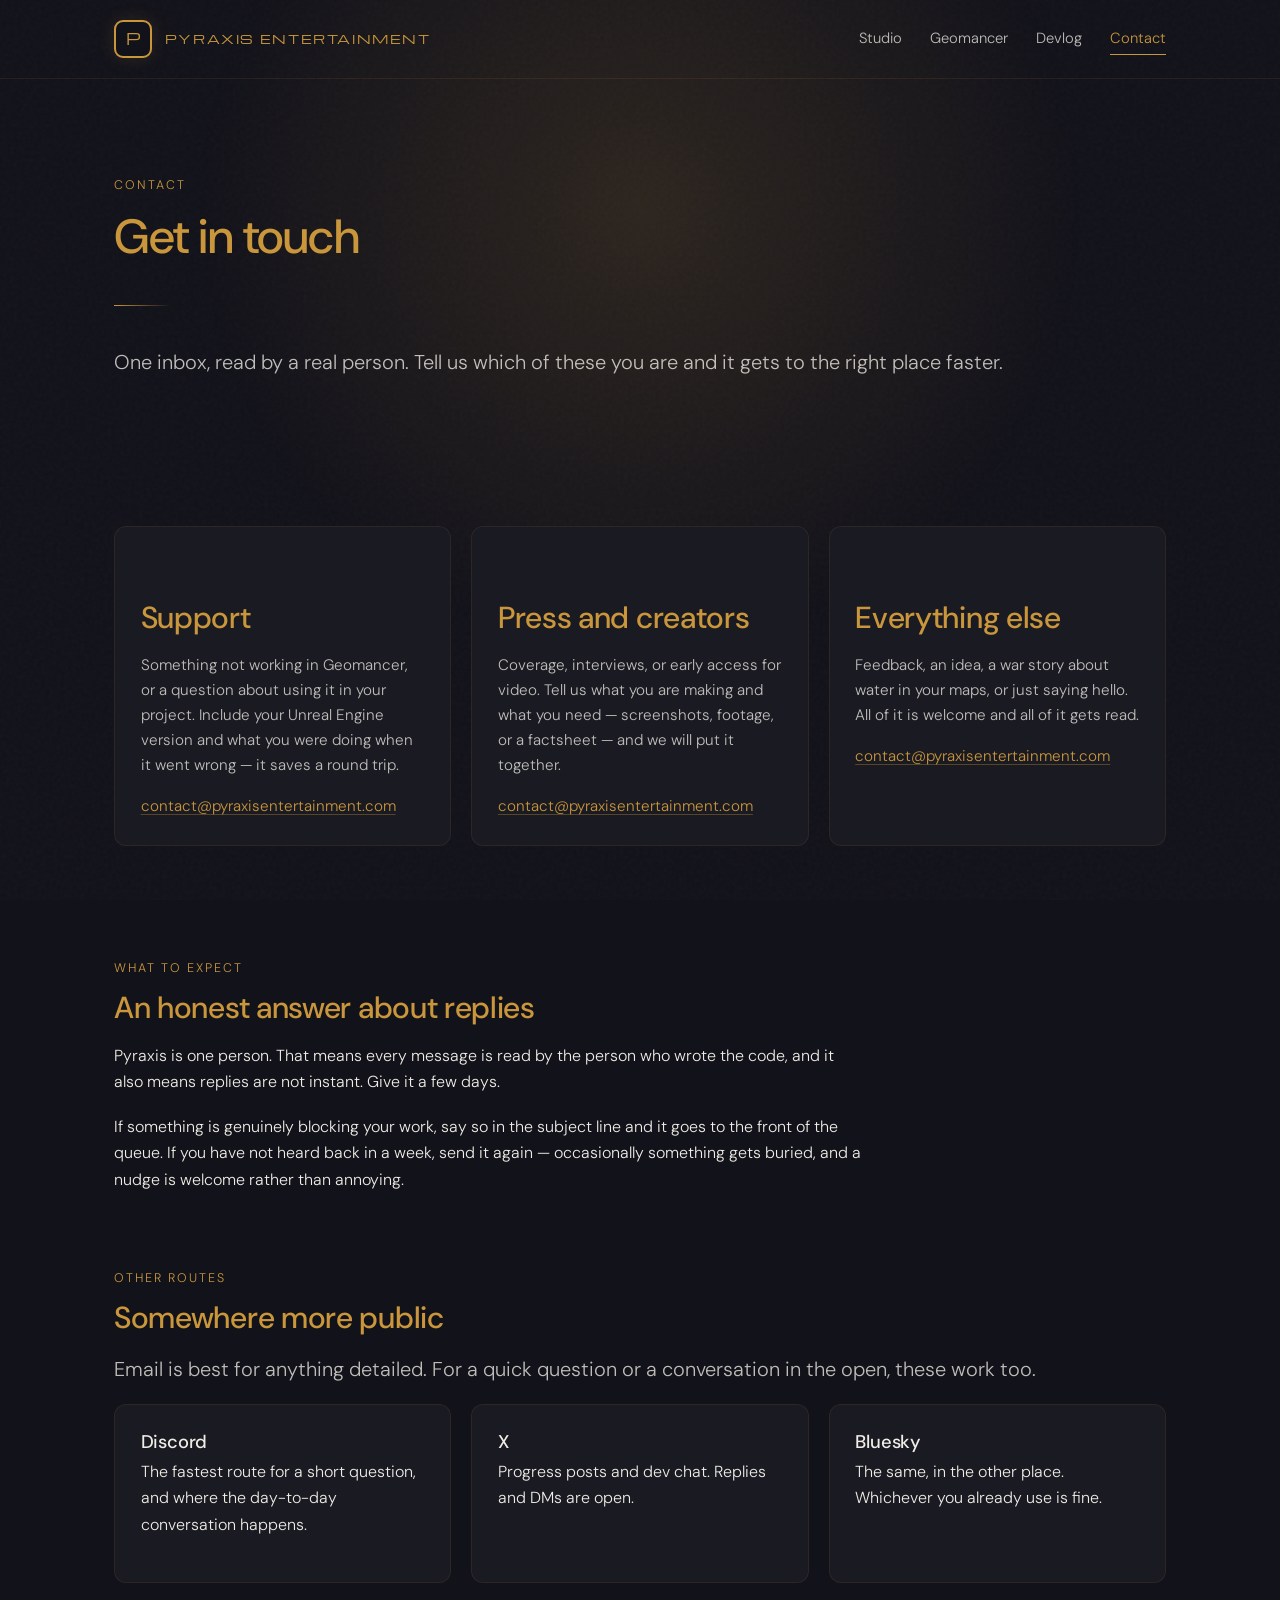
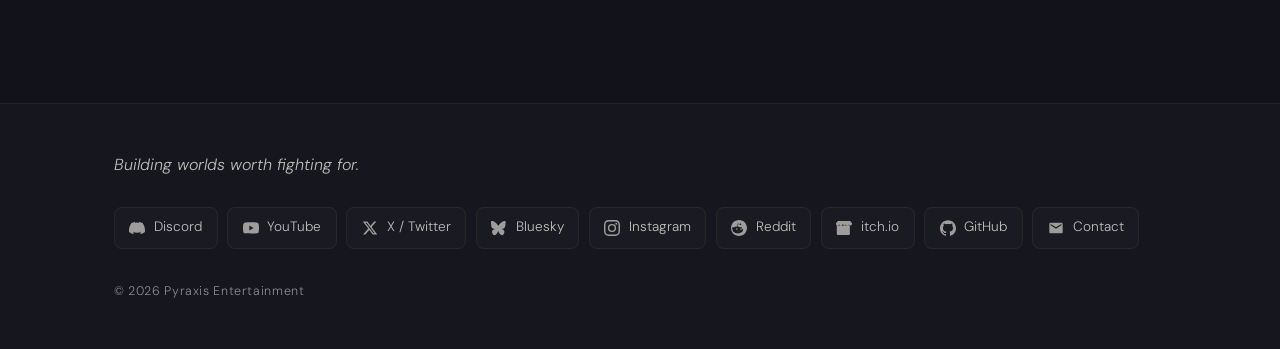
==== contact/index.html @ a3c2efb5 "v1.2: revised technical rules, product devlog strip, contact page Section 1 - the README now states " ====
<!DOCTYPE html>
<html lang="en">
<head>
    <meta charset="UTF-8">
    <meta name="viewport" content="width=device-width, initial-scale=1.0">
    <title>Contact — Pyraxis Entertainment</title>
    <meta name="description" content="Get in touch with Pyraxis Entertainment — support for Geomancer, press and creator enquiries, or anything else.">
    <link rel="canonical" href="https://pyraxisentertainment.com/contact/">
    <meta property="og:title" content="Contact — Pyraxis Entertainment">
    <meta property="og:description" content="Support, press and creator enquiries, or anything else. One inbox, read by a real person.">
    <meta property="og:url" content="https://pyraxisentertainment.com/contact/">
    <meta property="og:type" content="website">
    <meta property="og:image" content="https://pyraxisentertainment.com/assets/og-image.jpg">
    <meta property="og:image:alt" content="Aerial view of an island in Unreal Engine: ocean, lakes and winding rivers, shorelines shaded by shallow-water materials.">
    <meta name="twitter:card" content="summary_large_image">
    <meta name="theme-color" content="#12121A">
    <link rel="icon" type="image/svg+xml" href="../favicon.svg">
    <link rel="icon" type="image/x-icon" href="../favicon.ico">
    <link rel="icon" type="image/png" sizes="32x32" href="../favicon-32.png">
    <link rel="icon" type="image/png" sizes="64x64" href="../favicon-64.png">
    <link rel="icon" type="image/png" sizes="128x128" href="../favicon-128.png">
    <link rel="apple-touch-icon" href="../apple-touch-icon.png">
    <link rel="preconnect" href="https://fonts.googleapis.com">
    <link rel="preconnect" href="https://fonts.gstatic.com" crossorigin>
    <link href="https://fonts.googleapis.com/css2?family=DM+Sans:ital,wght@0,300;0,400;0,500;1,300;1,400&family=Michroma&display=swap" rel="stylesheet">
    <link rel="stylesheet" href="../assets/site.css">
</head>
<body>
    <a class="skip-link" href="#main">Skip to content</a>

    <header class="site-header">
        <div class="wrap">
            <a class="brand" href="../">
                <span class="brand-mark" aria-hidden="true">P</span>
                <span class="brand-name">Pyraxis Entertainment</span>
            </a>
            <nav class="site-nav" aria-label="Primary">
                <a href="../">Studio</a>
                <a href="../geomancer/">Geomancer</a>
                <a href="../devlog/">Devlog</a>
                <a href="./" aria-current="page">Contact</a>
            </nav>
        </div>
    </header>

    <main id="main">
        <section class="hero">
            <div class="wrap">
                <p class="eyebrow">Contact</p>
                <h1>Get in touch</h1>
                <hr class="rule">
                <p class="lede">One inbox, read by a real person. Tell us which of these you are and it gets to the right place faster.</p>
            </div>
        </section>

        <section class="section-flush">
            <div class="wrap">
                <ul class="feature-list">
                    <li class="card">
                        <h2>Support</h2>
                        <p>Something not working in Geomancer, or a question about using it in your project. Include your Unreal Engine version and what you were doing when it went wrong — it saves a round trip.</p>
                        <p class="contact-route">
                            <a href="mailto:contact@pyraxisentertainment.com?subject=Support%3A%20">contact@pyraxisentertainment.com</a>
                        </p>
                    </li>
                    <li class="card">
                        <h2>Press and creators</h2>
                        <p>Coverage, interviews, or early access for video. Tell us what you are making and what you need — screenshots, footage, or a factsheet — and we will put it together.</p>
                        <p class="contact-route">
                            <a href="mailto:contact@pyraxisentertainment.com?subject=Press%3A%20">contact@pyraxisentertainment.com</a>
                        </p>
                    </li>
                    <li class="card">
                        <h2>Everything else</h2>
                        <p>Feedback, an idea, a war story about water in your maps, or just saying hello. All of it is welcome and all of it gets read.</p>
                        <p class="contact-route">
                            <a href="mailto:contact@pyraxisentertainment.com?subject=Hello%3A%20">contact@pyraxisentertainment.com</a>
                        </p>
                    </li>
                </ul>
            </div>
        </section>

        <section>
            <div class="wrap">
                <p class="eyebrow">What to expect</p>
                <h2>An honest answer about replies</h2>
                <div class="prose">
                    <p>Pyraxis is one person. That means every message is read by the person who wrote the code, and it also means replies are not instant. Give it a few days.</p>
                    <p>If something is genuinely blocking your work, say so in the subject line and it goes to the front of the queue. If you have not heard back in a week, send it again — occasionally something gets buried, and a nudge is welcome rather than annoying.</p>
                </div>
            </div>
        </section>

        <section class="section-flush">
            <div class="wrap">
                <p class="eyebrow">Other routes</p>
                <h2>Somewhere more public</h2>
                <p class="lede">Email is best for anything detailed. For a quick question or a conversation in the open, these work too.</p>

                <div class="card-grid">
                    <a class="card" href="https://discord.gg/krRfyV6c7s" target="_blank" rel="noopener noreferrer">
                        <h3>Discord</h3>
                        <p>The fastest route for a short question, and where the day-to-day conversation happens.</p>
                    </a>
                    <a class="card" href="https://x.com/PyraxisGames" target="_blank" rel="noopener noreferrer">
                        <h3>X</h3>
                        <p>Progress posts and dev chat. Replies and DMs are open.</p>
                    </a>
                    <a class="card" href="https://bsky.app/profile/pyraxisgames.bsky.social" target="_blank" rel="noopener noreferrer">
                        <h3>Bluesky</h3>
                        <p>The same, in the other place. Whichever you already use is fine.</p>
                    </a>
                </div>
            </div>
        </section>
    </main>

    <footer class="site-footer">
        <div class="wrap">
            <p class="footer-tagline">Building worlds worth fighting for.</p>
            <nav class="follow" aria-label="Follow and contact">
                <a href="https://discord.gg/krRfyV6c7s" target="_blank" rel="noopener noreferrer">
                    <svg viewBox="0 0 24 24" aria-hidden="true"><path d="M20.317 4.37a19.791 19.791 0 0 0-4.885-1.515.074.074 0 0 0-.079.037c-.21.375-.444.864-.608 1.25a18.27 18.27 0 0 0-5.487 0 12.64 12.64 0 0 0-.617-1.25.077.077 0 0 0-.079-.037A19.736 19.736 0 0 0 3.677 4.37a.07.07 0 0 0-.032.027C.533 9.046-.32 13.58.099 18.057a.082.082 0 0 0 .031.057 19.9 19.9 0 0 0 5.993 3.03.078.078 0 0 0 .084-.028 14.09 14.09 0 0 0 1.226-1.994.076.076 0 0 0-.041-.106 13.107 13.107 0 0 1-1.872-.892.077.077 0 0 1-.008-.128 10.2 10.2 0 0 0 .372-.292.074.074 0 0 1 .077-.01c3.928 1.793 8.18 1.793 12.062 0a.074.074 0 0 1 .078.01c.12.098.246.198.373.292a.077.077 0 0 1-.006.127 12.299 12.299 0 0 1-1.873.892.077.077 0 0 0-.041.107c.36.698.772 1.362 1.225 1.993a.076.076 0 0 0 .084.028 19.839 19.839 0 0 0 6.002-3.03.077.077 0 0 0 .032-.054c.5-5.177-.838-9.674-3.549-13.66a.061.061 0 0 0-.031-.03z"/></svg>
                    <span>Discord</span>
                </a>
                <a href="https://youtube.com/@PyraxisGames" target="_blank" rel="noopener noreferrer">
                    <svg viewBox="0 0 24 24" aria-hidden="true"><path d="M23.498 6.186a3.016 3.016 0 0 0-2.122-2.136C19.505 3.545 12 3.545 12 3.545s-7.505 0-9.377.505A3.017 3.017 0 0 0 .502 6.186C0 8.07 0 12 0 12s0 3.93.502 5.814a3.016 3.016 0 0 0 2.122 2.136c1.871.505 9.376.505 9.376.505s7.505 0 9.377-.505a3.015 3.015 0 0 0 2.122-2.136C24 15.93 24 12 24 12s0-3.93-.502-5.814zM9.545 15.568V8.432L15.818 12l-6.273 3.568z"/></svg>
                    <span>YouTube</span>
                </a>
                <a href="https://x.com/PyraxisGames" target="_blank" rel="noopener noreferrer">
                    <svg viewBox="0 0 24 24" aria-hidden="true"><path d="M18.244 2.25h3.308l-7.227 8.26 8.502 11.24H16.17l-5.214-6.817L4.99 21.75H1.68l7.73-8.835L1.254 2.25H8.08l4.713 6.231zm-1.161 17.52h1.833L7.084 4.126H5.117z"/></svg>
                    <span>X / Twitter</span>
                </a>
                <a href="https://bsky.app/profile/pyraxisgames.bsky.social" target="_blank" rel="noopener noreferrer">
                    <svg viewBox="0 0 24 24" aria-hidden="true"><path d="M12 10.8c-1.087-2.114-4.046-6.053-6.798-7.995C2.566.944 1.561 1.266.902 1.565.139 1.908 0 3.08 0 3.768c0 .69.378 5.65.624 6.479.785 2.627 3.6 3.497 6.212 3.252-3.953.564-7.15 2.702-4.037 8.009C5.098 24.49 7.582 22.27 9.377 19.5c.818-1.263 1.199-2.632 1.44-3.318.241.686.621 2.055 1.44 3.318 1.795 2.77 4.28 4.99 6.578 2.008 3.112-5.307-.084-7.445-4.037-8.009 2.612.245 5.427-.625 6.212-3.252C21.622 9.418 22 4.458 22 3.768c0-.69-.139-1.86-.902-2.203-.659-.299-1.664-.621-4.3 1.24C14.046 4.747 11.087 8.686 10 10.8h2z"/></svg>
                    <span>Bluesky</span>
                </a>
                <a href="https://instagram.com/pyraxis_games" target="_blank" rel="noopener noreferrer">
                    <svg viewBox="0 0 24 24" aria-hidden="true"><path d="M12 2.163c3.204 0 3.584.012 4.85.07 3.252.148 4.771 1.691 4.919 4.919.058 1.265.069 1.645.069 4.849 0 3.205-.012 3.584-.069 4.849-.149 3.225-1.664 4.771-4.919 4.919-1.266.058-1.644.07-4.85.07-3.204 0-3.584-.012-4.849-.07-3.26-.149-4.771-1.699-4.919-4.92-.058-1.265-.07-1.644-.07-4.849 0-3.204.013-3.583.07-4.849.149-3.227 1.664-4.771 4.919-4.919 1.266-.057 1.645-.069 4.849-.069zM12 0C8.741 0 8.333.014 7.053.072 2.695.272.273 2.69.073 7.052.014 8.333 0 8.741 0 12c0 3.259.014 3.668.072 4.948.2 4.358 2.618 6.78 6.98 6.98C8.333 23.986 8.741 24 12 24c3.259 0 3.668-.014 4.948-.072 4.354-.2 6.782-2.618 6.979-6.98.059-1.28.073-1.689.073-4.948 0-3.259-.014-3.667-.072-4.947-.196-4.354-2.617-6.78-6.979-6.98C15.668.014 15.259 0 12 0zm0 5.838a6.162 6.162 0 1 0 0 12.324 6.162 6.162 0 0 0 0-12.324zM12 16a4 4 0 1 1 0-8 4 4 0 0 1 0 8zm6.406-11.845a1.44 1.44 0 1 0 0 2.881 1.44 1.44 0 0 0 0-2.881z"/></svg>
                    <span>Instagram</span>
                </a>
                <a href="https://reddit.com/r/PyraxisGames" target="_blank" rel="noopener noreferrer">
                    <svg viewBox="0 0 24 24" aria-hidden="true"><path d="M12 0C5.373 0 0 5.373 0 12c0 6.627 5.373 12 12 12s12-5.373 12-12c0-6.627-5.373-12-12-12zm6.066 13.98c.028.195.043.393.043.594 0 3.03-3.527 5.49-7.874 5.49-4.348 0-7.875-2.46-7.875-5.49 0-.21.017-.416.05-.618A1.624 1.624 0 0 1 1.5 12.5c0-.907.735-1.641 1.641-1.641.43 0 .82.166 1.113.437 1.18-.853 2.814-1.395 4.621-1.455l.912-4.3a.34.34 0 0 1 .404-.265l3.038.639c.192-.393.584-.667 1.042-.667a1.169 1.169 0 1 1 0 2.337 1.17 1.17 0 0 1-1.149-.95l-2.72-.571-.813 3.832c1.773.072 3.37.614 4.529 1.455.293-.268.68-.433 1.107-.433.906 0 1.64.734 1.64 1.641 0 .56-.28 1.054-.707 1.35l.008.07zM8.834 12.5a1.169 1.169 0 1 0 0 2.337 1.169 1.169 0 0 0 0-2.337zm6.332 0a1.169 1.169 0 1 0 0 2.337 1.169 1.169 0 0 0 0-2.337zm-5.246 3.785c-.083-.083-.083-.218 0-.3.083-.084.218-.084.3 0 .585.585 1.536.814 1.78.814s1.195-.23 1.78-.814c.083-.084.218-.084.3 0 .084.082.084.217 0 .3-.694.695-1.702.934-2.08.934-.378 0-1.386-.24-2.08-.934z"/></svg>
                    <span>Reddit</span>
                </a>
                <a href="https://pyraxisgames.itch.io" target="_blank" rel="noopener noreferrer">
                    <svg viewBox="0 0 24 24" aria-hidden="true"><path d="M3.13 1.338C2.08 1.96.02 4.328 0 4.95v1.03c0 1.303.963 2.412 2.204 2.412 1.386 0 2.476-1.088 2.476-2.41 0 1.322 1.02 2.41 2.405 2.41 1.386 0 2.405-1.088 2.405-2.41 0 1.322 1.063 2.41 2.45 2.41h.12c1.386 0 2.45-1.088 2.45-2.41 0 1.322 1.02 2.41 2.405 2.41 1.385 0 2.405-1.088 2.405-2.41 0 1.322 1.09 2.41 2.476 2.41C22.037 8.392 24 7.283 24 5.98V4.95c-.02-.622-2.08-2.99-3.13-3.612H3.13zm9.12 5.694c-.283.453-.704.965-1.372 1.268-.46.21-.918.27-1.378.27-.86 0-1.432-.332-1.768-.558-.39.254-.942.558-1.768.558-.46 0-.92-.06-1.378-.27-.642-.29-1.07-.77-1.37-1.203-.15.36-.32.638-.52.878-.363.437-.863.79-1.506.96V20.5c0 .602.535 1.839 1.81 2.162h15.952c1.275-.323 1.81-1.56 1.81-2.162V8.935c-.643-.17-1.143-.523-1.506-.96-.2-.24-.37-.517-.52-.877-.3.432-.727.912-1.37 1.202-.457.21-.917.27-1.377.27-.826 0-1.378-.304-1.768-.558-.336.226-.908.558-1.768.558-.46 0-.918-.06-1.378-.27-.668-.303-1.09-.815-1.372-1.268zM7.17 11.36c.006.007 2.382 2.862 4.743 5.49L7.26 22.263h1.2l3.498-3.963 2.895 3.963h4.063l-4.98-6.758 4.568-5.144h-1.195l-4.01 4.51-2.58-3.513H7.17z"/></svg>
                    <span>itch.io</span>
                </a>
                <a href="https://github.com/Pyraxis-Entertainment" target="_blank" rel="noopener noreferrer">
                    <svg viewBox="0 0 24 24" aria-hidden="true"><path d="M12 .297c-6.63 0-12 5.373-12 12 0 5.303 3.438 9.8 8.205 11.385.6.113.82-.258.82-.577 0-.285-.01-1.04-.015-2.04-3.338.724-4.042-1.61-4.042-1.61C4.422 18.07 3.633 17.7 3.633 17.7c-1.087-.744.084-.729.084-.729 1.205.084 1.838 1.236 1.838 1.236 1.07 1.835 2.809 1.305 3.495.998.108-.776.417-1.305.76-1.605-2.665-.3-5.466-1.332-5.466-5.93 0-1.31.465-2.38 1.235-3.22-.135-.303-.54-1.523.105-3.176 0 0 1.005-.322 3.3 1.23.96-.267 1.98-.399 3-.405 1.02.006 2.04.138 3 .405 2.28-1.552 3.285-1.23 3.285-1.23.645 1.653.24 2.873.12 3.176.765.84 1.23 1.91 1.23 3.22 0 4.61-2.805 5.625-5.475 5.92.42.36.81 1.096.81 2.22 0 1.606-.015 2.896-.015 3.286 0 .315.21.69.825.57C20.565 22.092 24 17.592 24 12.297c0-6.627-5.373-12-12-12"/></svg>
                    <span>GitHub</span>
                </a>
                <a href="./">
                    <svg viewBox="0 0 24 24" aria-hidden="true"><path d="M20 4H4c-1.1 0-2 .9-2 2v12c0 1.1.9 2 2 2h16c1.1 0 2-.9 2-2V6c0-1.1-.9-2-2-2zm0 4-8 5-8-5V6l8 5 8-5v2z"/></svg>
                    <span>Contact</span>
                </a>
            </nav>
            <p class="footer-legal">&copy; 2026 Pyraxis Entertainment</p>
        </div>
    </footer>
</body>
</html>
---- assets/site.css ----
/* ==========================================================================
   Pyraxis Entertainment — site styles
   Plain CSS. No framework, no build step, no dependencies.

   Tokens inherited from the original one-page site rather than re-derived,
   so the whole site reads as one family.

   Palette rules (Studio Standards v2):
     - never pure black, never pure white on a designed surface
     - Warm Gold is the workhorse accent; Crimson is the accent's accent
     - body copy is Warm White on Void (AAA); gold is for headings and rules
   ========================================================================== */

:root {
    --void: #12121A;
    --charcoal: #1A1A22;
    --warm-gold: #C9963C;
    --crimson: #8B1E2F;
    --warm-white: #F0EDE6;

    --gold-glow: rgba(201, 150, 60, 0.15);
    --gold-glow-strong: rgba(201, 150, 60, 0.3);

    /* Border and rule tints, derived from Warm Gold. */
    --rule-faint: rgba(201, 150, 60, 0.1);
    --rule: rgba(201, 150, 60, 0.22);
    --rule-strong: rgba(201, 150, 60, 0.35);

    /* Text ladder. Every step below is >= 4.5:1 on Void (WCAG AA).
       The original footer sat at 0.2 (1.75:1) and is deliberately not
       carried over — it would have failed on all four pages. */
    --text: var(--warm-white);
    --text-muted: rgba(240, 237, 230, 0.78);
    --text-dim: rgba(240, 237, 230, 0.55);

    --measure: 68ch;
    --page: 1100px;
}

*, *::before, *::after {
    margin: 0;
    padding: 0;
    box-sizing: border-box;
}

html {
    scroll-behavior: smooth;
    -webkit-text-size-adjust: 100%;
}

body {
    font-family: 'DM Sans', 'Inter', 'Segoe UI', sans-serif;
    font-weight: 300;
    background-color: var(--void);
    color: var(--text);
    line-height: 1.65;
    min-height: 100vh;
    display: flex;
    flex-direction: column;
    position: relative;
    overflow-x: hidden;
}

/* Subtle noise texture overlay — carried over from the one-pager. */
body::before {
    content: '';
    position: fixed;
    inset: 0;
    opacity: 0.03;
    background-image: url("data:image/svg+xml,%3Csvg viewBox='0 0 256 256' xmlns='http://www.w3.org/2000/svg'%3E%3Cfilter id='noise'%3E%3CfeTurbulence type='fractalNoise' baseFrequency='0.9' numOctaves='4' stitchTiles='stitch'/%3E%3C/filter%3E%3Crect width='100%25' height='100%25' filter='url(%23noise)'/%3E%3C/svg%3E");
    background-repeat: repeat;
    pointer-events: none;
    z-index: 0;
}

/* Radial gold glow behind the top of the page. */
body::after {
    content: '';
    position: absolute;
    top: -240px;
    left: 50%;
    transform: translateX(-50%);
    width: 900px;
    height: 900px;
    max-width: 160vw;
    background: radial-gradient(circle, var(--gold-glow) 0%, transparent 70%);
    pointer-events: none;
    z-index: 0;
}

/* --------------------------------------------------------------------------
   Shared furniture
   -------------------------------------------------------------------------- */

.wrap {
    width: 100%;
    max-width: var(--page);
    margin-inline: auto;
    padding-inline: 1.5rem;
}

main {
    flex: 1 0 auto;
    position: relative;
    z-index: 1;
}

a {
    color: var(--warm-gold);
    text-decoration-color: var(--rule-strong);
    text-underline-offset: 0.2em;
}

a:hover {
    text-decoration-color: var(--warm-gold);
}

/* Visible keyboard focus. The original site had none. */
a:focus-visible,
button:focus-visible {
    outline: 2px solid var(--warm-gold);
    outline-offset: 3px;
    border-radius: 3px;
}

.skip-link {
    position: absolute;
    left: -9999px;
    top: 0;
    z-index: 100;
    background: var(--charcoal);
    color: var(--warm-white);
    padding: 0.75rem 1.25rem;
    border: 1px solid var(--rule-strong);
    border-radius: 0 0 8px 0;
}

.skip-link:focus {
    left: 0;
}

/* --------------------------------------------------------------------------
   Header
   -------------------------------------------------------------------------- */

.site-header {
    position: relative;
    z-index: 2;
    border-bottom: 1px solid var(--rule-faint);
}

.site-header .wrap {
    display: flex;
    align-items: center;
    justify-content: space-between;
    gap: 1.5rem;
    flex-wrap: wrap;
    padding-block: 1.25rem;
}

.brand {
    display: inline-flex;
    align-items: center;
    gap: 0.8rem;
    text-decoration: none;
    color: inherit;
}

.brand-mark {
    width: 38px;
    height: 38px;
    flex-shrink: 0;
    border-radius: 9px;
    background: var(--void);
    border: 2px solid var(--warm-gold);
    display: flex;
    align-items: center;
    justify-content: center;
    font-family: 'Michroma', sans-serif;
    font-size: 0.95rem;
    line-height: 1;
    color: var(--warm-gold);
    box-shadow: 0 0 18px var(--gold-glow);
    transition: box-shadow 0.3s ease;
}

.brand:hover .brand-mark {
    box-shadow: 0 0 24px var(--gold-glow-strong);
}

/* Michroma is used for the wordmark ONLY, uppercase, 0.12–0.16em tracking. */
.brand-name {
    font-family: 'Michroma', sans-serif;
    font-size: 0.72rem;
    letter-spacing: 0.14em;
    text-transform: uppercase;
    color: var(--warm-gold);
}

.site-nav {
    display: flex;
    gap: 1.75rem;
    font-size: 0.92rem;
}

.site-nav a {
    color: var(--text-muted);
    text-decoration: none;
    padding-block: 0.2rem;
    border-bottom: 1px solid transparent;
    transition: color 0.25s ease, border-color 0.25s ease;
}

.site-nav a:hover {
    color: var(--warm-white);
    border-bottom-color: var(--rule-strong);
}

.site-nav a[aria-current="page"] {
    color: var(--warm-gold);
    border-bottom-color: var(--warm-gold);
}

/* --------------------------------------------------------------------------
   Typography
   -------------------------------------------------------------------------- */

h1, h2, h3 {
    font-family: 'DM Sans', 'Inter', 'Segoe UI', sans-serif;
    font-weight: 500;
    line-height: 1.2;
    color: var(--warm-gold);
    letter-spacing: -0.01em;
}

h1 {
    font-size: clamp(2rem, 5vw, 3rem);
}

h2 {
    font-size: clamp(1.4rem, 3vw, 1.9rem);
    margin-top: 3rem;
    margin-bottom: 1rem;
}

/* An eyebrow already provides the separation a heading's top margin gives. */
.eyebrow + h2 {
    margin-top: 0;
}

h3 {
    font-size: 1.15rem;
    color: var(--warm-white);
    margin-bottom: 0.4rem;
}

p {
    margin-bottom: 1.15rem;
}

strong {
    font-weight: 500;
    color: var(--warm-white);
}

em {
    font-style: italic;
}

.lede {
    font-size: clamp(1.05rem, 2.2vw, 1.25rem);
    color: var(--text-muted);
    max-width: var(--measure);
}

.tagline {
    font-style: italic;
    font-size: 1.05rem;
    color: var(--text-muted);
}

.eyebrow {
    font-size: 0.78rem;
    letter-spacing: 0.16em;
    text-transform: uppercase;
    color: var(--warm-gold);
    margin-bottom: 0.75rem;
}

.rule {
    width: 56px;
    height: 1px;
    border: 0;
    background: linear-gradient(90deg, var(--warm-gold), transparent);
    margin-block: 2.5rem;
}

/* Prose column — used by devlog entries. */
.prose {
    max-width: var(--measure);
}

.prose ul {
    margin: 0 0 1.5rem 1.1rem;
}

.prose li {
    margin-bottom: 0.9rem;
    padding-left: 0.3rem;
}

.prose li::marker {
    color: var(--warm-gold);
}

/* --------------------------------------------------------------------------
   Sections and hero
   -------------------------------------------------------------------------- */

section {
    padding-block: 3.5rem;
}

/* Section following one that already supplies the top spacing. */
.section-flush {
    padding-top: 0;
}

.section-snug {
    padding-top: 1rem;
}

.section-hero-flush {
    padding-bottom: 0;
}

.figure-flush {
    margin: 0;
}

.hero {
    padding-block: clamp(3.5rem, 9vw, 6rem);
}

.hero-mark {
    width: 76px;
    height: 76px;
    border-radius: 16px;
    background: var(--void);
    border: 2px solid var(--warm-gold);
    display: flex;
    align-items: center;
    justify-content: center;
    margin-bottom: 1.75rem;
    box-shadow: 0 0 30px var(--gold-glow), 0 0 60px rgba(201, 150, 60, 0.06);
}

.hero-mark span {
    font-family: 'Michroma', sans-serif;
    font-size: 1.9rem;
    line-height: 1;
    color: var(--warm-gold);
}

/* The full wordmark, Michroma, wordmark-only use. */
.wordmark {
    font-family: 'Michroma', sans-serif;
    font-size: clamp(1rem, 3.4vw, 1.6rem);
    letter-spacing: 0.14em;
    text-transform: uppercase;
    color: var(--warm-gold);
    line-height: 1.45;
    margin-bottom: 1.1rem;
}

.button-row {
    display: flex;
    flex-wrap: wrap;
    gap: 0.9rem;
    margin-top: 2rem;
}

.btn {
    display: inline-flex;
    align-items: center;
    gap: 0.6rem;
    padding: 0.75rem 1.4rem;
    border-radius: 10px;
    background: var(--charcoal);
    border: 1px solid var(--rule);
    color: var(--warm-white);
    text-decoration: none;
    font-size: 0.95rem;
    transition: border-color 0.3s ease, transform 0.3s ease, box-shadow 0.3s ease;
}

.btn:hover {
    border-color: var(--rule-strong);
    transform: translateY(-1px);
    box-shadow: 0 4px 20px rgba(201, 150, 60, 0.08);
}

.btn-arrow {
    color: var(--warm-gold);
}

/* Crimson call-to-action.
   RESERVED — deliberately unused at v1. This is the "View on Fab" button for
   the moment the Geomancer listing goes live. Geomancer has no store page
   yet, so the page states that in a sentence rather than offering a button
   that goes nowhere. Do not delete this as dead code: it is the one
   sanctioned Crimson use on the site. */
.cta-crimson {
    background: var(--crimson);
    border-color: var(--crimson);
    color: var(--warm-white);
}

.cta-crimson:hover {
    border-color: var(--crimson);
    box-shadow: 0 4px 22px rgba(139, 30, 47, 0.35);
}

/* --------------------------------------------------------------------------
   Cards
   -------------------------------------------------------------------------- */

.card {
    background: var(--charcoal);
    border: 1px solid var(--rule-faint);
    border-radius: 12px;
    padding: 1.6rem;
    transition: border-color 0.3s ease, transform 0.3s ease, box-shadow 0.3s ease;
}

a.card {
    display: block;
    text-decoration: none;
    color: inherit;
}

a.card:hover {
    border-color: var(--rule-strong);
    transform: translateY(-2px);
    box-shadow: 0 6px 26px rgba(201, 150, 60, 0.07);
}

.card-grid {
    display: grid;
    gap: 1.25rem;
    grid-template-columns: repeat(auto-fit, minmax(260px, 1fr));
}

.feature-list {
    display: grid;
    gap: 1.25rem;
    grid-template-columns: repeat(auto-fit, minmax(280px, 1fr));
    margin-top: 2rem;
    list-style: none;
}

.feature-list p {
    margin-bottom: 0;
    color: var(--text-muted);
    font-size: 0.95rem;
}

.split {
    display: grid;
    gap: 2.5rem;
    grid-template-columns: 1fr;
    align-items: center;
}

@media (min-width: 860px) {
    .split {
        grid-template-columns: 1.05fr 1fr;
        gap: 3.5rem;
    }
}

/* --------------------------------------------------------------------------
   Images
   -------------------------------------------------------------------------- */

figure {
    margin-block: 2.25rem;
}

figure img {
    display: block;
    width: 100%;
    height: auto;
    border-radius: 10px;
    border: 1px solid var(--rule-faint);
    background: var(--charcoal);
}

figcaption {
    margin-top: 0.75rem;
    font-size: 0.85rem;
    color: var(--text-dim);
    line-height: 1.55;
}

/* Wide figures inside a prose column may bleed slightly wider on desktop. */
@media (min-width: 1000px) {
    .prose .bleed {
        width: calc(100% + 8rem);
        margin-left: -4rem;
    }
}

.gallery {
    display: grid;
    gap: 1.75rem;
    grid-template-columns: repeat(auto-fit, minmax(420px, 1fr));
}

.gallery figure {
    margin: 0;
    display: flex;
    flex-direction: column;
}

/* A comparison block is the point of the gallery, not one cell of it. */
.gallery > .compare {
    grid-column: 1 / -1;
}

@media (max-width: 700px) {
    .gallery {
        grid-template-columns: 1fr;
    }
}

/* --------------------------------------------------------------------------
   Pending / placeholder blocks
   These are deliberately loud. Nothing carrying one of these may ship.
   Crimson is the alert colour in the brand palette; this is that use.
   -------------------------------------------------------------------------- */

.pending {
    border: 2px dashed var(--crimson);
    border-radius: 10px;
    background: rgba(139, 30, 47, 0.08);
    padding: 1.4rem 1.5rem;
    margin-block: 2rem;
}

.pending-label {
    font-size: 0.75rem;
    letter-spacing: 0.14em;
    text-transform: uppercase;
    color: var(--warm-white);
    font-weight: 500;
    margin-bottom: 0.75rem;
}

.pending-label::before {
    content: '\25C6';
    color: var(--crimson);
    margin-right: 0.6rem;
    /* Crimson is decorative here; the word "PENDING" carries the meaning,
       so nothing depends on colour alone. */
}

.pending ul {
    margin: 0 0 0 1.1rem;
}

.pending li {
    font-size: 0.9rem;
    color: var(--text-muted);
    margin-bottom: 0.35rem;
}

.pending p:last-child {
    margin-bottom: 0;
}

.pending-note {
    margin-top: 0.75rem;
    font-size: 0.9rem;
    color: var(--text-muted);
}

.pending code {
    font-family: ui-monospace, 'Cascadia Mono', Consolas, monospace;
    font-size: 0.85em;
    color: var(--warm-gold);
}

/* --------------------------------------------------------------------------
   Pending media frames

   A slot whose image has not been captured yet. Deliberately QUIET — it has
   to read as "not photographed yet", not as a broken page. The loud
   .pending banner at the top of the page is what stops an unfinished site
   going live; this is not that, and must not try to be.

   The frame holds the final aspect ratio and the real caption sits beneath
   it already, so when the file lands the image drops in place.
   -------------------------------------------------------------------------- */

.frame-pending {
    aspect-ratio: 16 / 9;
    display: flex;
    flex-direction: column;
    align-items: center;
    justify-content: center;
    gap: 0.7rem;
    padding: 1.5rem;
    text-align: center;
    border: 1px solid var(--rule);
    border-radius: 10px;
    background:
        linear-gradient(180deg, rgba(201, 150, 60, 0.05), transparent 55%),
        var(--charcoal);
}

.frame-pending svg {
    width: 30px;
    height: 30px;
    fill: none;
    stroke: var(--warm-gold);
    stroke-width: 1.25;
    stroke-linecap: round;
    stroke-linejoin: round;
    opacity: 0.65;
}

.frame-pending p {
    margin: 0;
    font-size: 0.72rem;
    letter-spacing: 0.16em;
    text-transform: uppercase;
    color: var(--warm-gold);
}

/* --------------------------------------------------------------------------
   Before/after comparison

   Without JavaScript this is two panes side by side (stacked on narrow
   screens), each labelled, under one caption — complete and readable on its
   own. assets/compare.js upgrades it into a draggable comparison by adding
   .compare--ready. Everything below the "ready" marker is that upgrade; if
   the script never runs, none of it applies.
   -------------------------------------------------------------------------- */

.compare {
    margin-block: 2.25rem;
}

.compare-stack {
    display: grid;
    gap: 1rem;
}

@media (min-width: 700px) {
    .compare-stack {
        grid-template-columns: 1fr 1fr;
    }
}

.compare-pane img,
.compare-pane picture {
    display: block;
    width: 100%;
    height: auto;
    border-radius: 10px;
}

.compare-pane-label {
    margin: 0.6rem 0 0;
    font-size: 0.72rem;
    letter-spacing: 0.14em;
    text-transform: uppercase;
    color: var(--text-dim);
}

/* ---- upgraded state ---- */

.compare--ready .compare-stack {
    display: block;
    position: relative;
    gap: 0;
    border-radius: 10px;
    overflow: hidden;
}

.compare--ready .compare-pane[data-compare-pane="after"] {
    position: absolute;
    inset: 0;
    /* Left of the divider shows "before", right of it shows "after". */
    clip-path: inset(0 0 0 var(--compare-pos, 50%));
}

.compare--ready .compare-pane img,
.compare--ready .compare-pane picture,
.compare--ready .compare-pane .frame-pending {
    border-radius: 0;
    height: 100%;
}

/* In the upgrade the labels become corner badges rather than captions. */
.compare--ready .compare-pane-label {
    position: absolute;
    bottom: 0.75rem;
    margin: 0;
    padding: 0.3rem 0.7rem;
    border-radius: 6px;
    background: rgba(18, 18, 26, 0.72);
    color: var(--warm-white);
    pointer-events: none;
}

.compare--ready .compare-pane[data-compare-pane="before"] .compare-pane-label {
    left: 0.75rem;
}

.compare--ready .compare-pane[data-compare-pane="after"] .compare-pane-label {
    right: 0.75rem;
}

.compare-divider {
    position: absolute;
    top: 0;
    bottom: 0;
    left: var(--compare-pos, 50%);
    width: 2px;
    margin-left: -1px;
    background: var(--warm-gold);
    pointer-events: none;
}

.compare-divider::after {
    content: '';
    position: absolute;
    top: 50%;
    left: 50%;
    width: 38px;
    height: 38px;
    transform: translate(-50%, -50%);
    border: 2px solid var(--warm-gold);
    border-radius: 50%;
    background: rgba(18, 18, 26, 0.55);
    box-shadow: 0 0 18px var(--gold-glow-strong);
}

/* The control covers the whole image so it can be dragged anywhere, and
   because it is a real range input it also works from the keyboard and
   announces itself to a screen reader. */
.compare-range {
    position: absolute;
    inset: 0;
    width: 100%;
    height: 100%;
    margin: 0;
    padding: 0;
    opacity: 0;
    cursor: ew-resize;
    -webkit-appearance: none;
    appearance: none;
    background: transparent;
}

.compare-range::-webkit-slider-thumb {
    -webkit-appearance: none;
    width: 44px;
    height: 44px;
}

.compare-range::-moz-range-thumb {
    width: 44px;
    height: 44px;
    border: 0;
    opacity: 0;
}

/* The input itself is invisible, so focus has to show on the divider. */
.compare-range:focus-visible ~ .compare-divider,
.compare-stack:focus-within .compare-divider {
    outline: 2px solid var(--warm-white);
    outline-offset: 2px;
}

/* Only true once the slider exists, so it only appears then. */
.compare-hint {
    display: none;
}

.compare--ready .compare-hint {
    display: inline;
}

/* --------------------------------------------------------------------------
   Devlog entry list
   -------------------------------------------------------------------------- */

.entry-list {
    list-style: none;
    display: grid;
    gap: 1.25rem;
    margin-top: 2.5rem;
}

.entry-meta {
    font-size: 0.8rem;
    letter-spacing: 0.1em;
    text-transform: uppercase;
    color: var(--text-dim);
    margin-bottom: 0.5rem;
}

.entry-title {
    font-size: 1.25rem;
    color: var(--warm-gold);
    font-weight: 500;
    margin-top: 0;
    margin-bottom: 0.5rem;
    line-height: 1.3;
}

.entry-summary {
    color: var(--text-muted);
    font-size: 0.95rem;
    margin-bottom: 0;
}

.entry-header {
    margin-bottom: 2.5rem;
}

/* The email address on the contact page, under each intent. */
.contact-route {
    margin-top: 1rem;
    margin-bottom: 0;
    font-size: 0.95rem;
    word-break: break-word;
}

.entry-date {
    font-size: 0.85rem;
    letter-spacing: 0.1em;
    text-transform: uppercase;
    color: var(--text-dim);
    margin-bottom: 0.75rem;
}

/* The snapshot convention: every entry is a dated log and says when its
   figures were checked, so it stays correct as the tool moves on. */
.verified-note {
    font-size: 0.85rem;
    color: var(--text-dim);
    border-left: 2px solid var(--rule);
    padding-left: 0.9rem;
    margin-block: 2rem;
}

/* --------------------------------------------------------------------------
   Footer
   -------------------------------------------------------------------------- */

.site-footer {
    position: relative;
    z-index: 1;
    flex-shrink: 0;
    margin-top: 4rem;
    border-top: 1px solid var(--rule-faint);
    background: rgba(26, 26, 34, 0.5);
    padding-block: 3rem;
}

.footer-tagline {
    font-family: 'DM Sans', 'Inter', 'Segoe UI', sans-serif;
    font-style: italic;
    color: var(--text-muted);
    margin-bottom: 1.75rem;
}

.follow {
    display: flex;
    flex-wrap: wrap;
    gap: 0.6rem;
    margin-bottom: 2rem;
}

.follow a {
    display: inline-flex;
    align-items: center;
    gap: 0.55rem;
    padding: 0.55rem 0.9rem;
    background: var(--charcoal);
    border: 1px solid var(--rule-faint);
    border-radius: 8px;
    color: var(--text-muted);
    text-decoration: none;
    font-size: 0.85rem;
    transition: border-color 0.3s ease, color 0.3s ease, transform 0.3s ease;
}

.follow a:hover {
    border-color: var(--rule-strong);
    color: var(--warm-white);
    transform: translateY(-1px);
}

.follow svg {
    width: 16px;
    height: 16px;
    flex-shrink: 0;
    fill: currentColor;
    opacity: 0.8;
}

.follow a:hover svg {
    fill: var(--warm-gold);
    opacity: 1;
}

/* 0.55 alpha = 5.43:1 on Void, WCAG AA. The original 0.2 was 1.75:1. */
.footer-legal {
    font-size: 0.78rem;
    letter-spacing: 0.05em;
    color: var(--text-dim);
    margin-bottom: 0;
}

/* --------------------------------------------------------------------------
   Responsive
   -------------------------------------------------------------------------- */

@media (max-width: 640px) {
    .site-header .wrap {
        padding-block: 1rem;
    }

    .site-nav {
        gap: 1.25rem;
        font-size: 0.88rem;
        width: 100%;
    }

    section {
        padding-block: 2.5rem;
    }

    .follow a {
        font-size: 0.8rem;
        padding: 0.5rem 0.75rem;
    }

    .prose .bleed {
        width: 100%;
        margin-left: 0;
    }
}

/* --------------------------------------------------------------------------
   Motion
   -------------------------------------------------------------------------- */

@media (prefers-reduced-motion: reduce) {
    html {
        scroll-behavior: auto;
    }

    *, *::before, *::after {
        animation-duration: 0.01ms !important;
        animation-iteration-count: 1 !important;
        transition-duration: 0.01ms !important;
    }
}
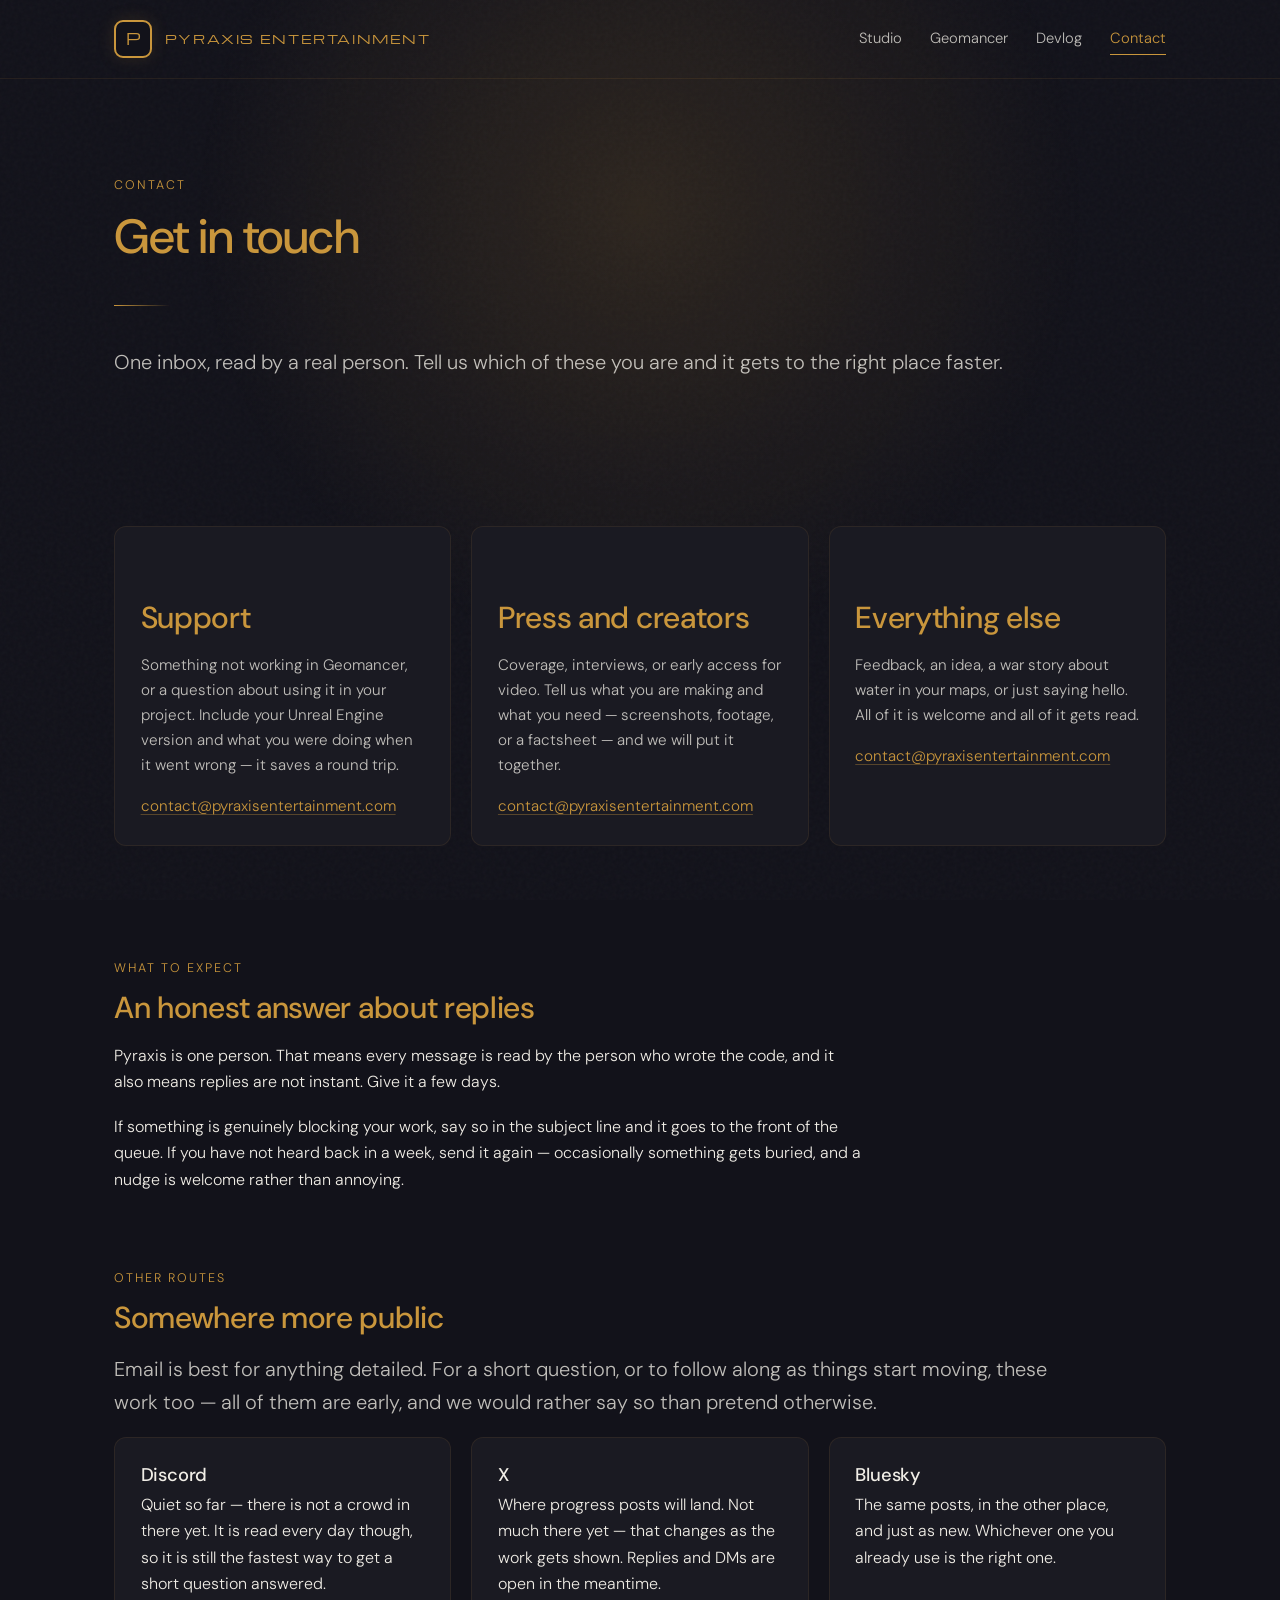
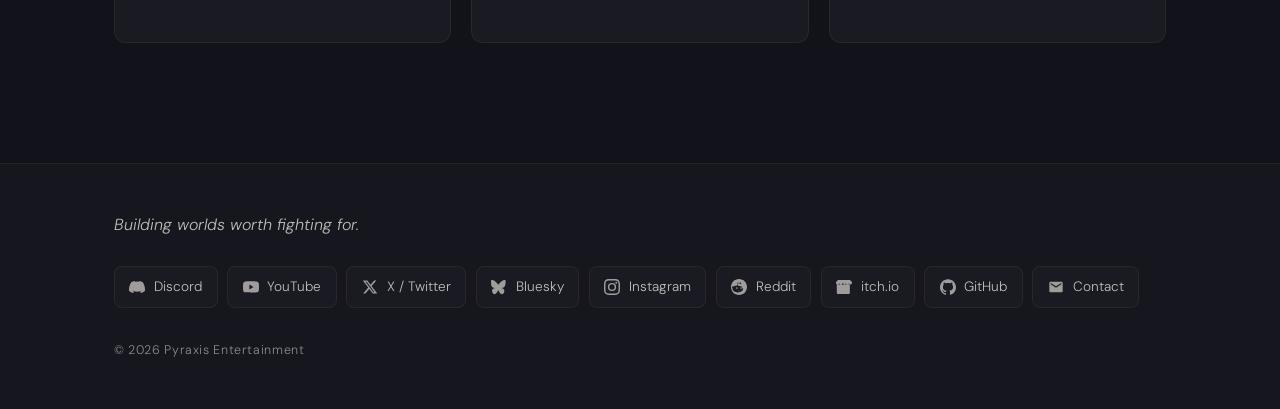
==== commit 93ea6cff: "Contact: stop the social cards claiming activity that does not exist The Discord card said it was "w" ====
--- a/contact/index.html
+++ b/contact/index.html
@@ -96,20 +96,20 @@
             <div class="wrap">
                 <p class="eyebrow">Other routes</p>
                 <h2>Somewhere more public</h2>
-                <p class="lede">Email is best for anything detailed. For a quick question or a conversation in the open, these work too.</p>
+                <p class="lede">Email is best for anything detailed. For a short question, or to follow along as things start moving, these work too — all of them are early, and we would rather say so than pretend otherwise.</p>
 
                 <div class="card-grid">
                     <a class="card" href="https://discord.gg/krRfyV6c7s" target="_blank" rel="noopener noreferrer">
                         <h3>Discord</h3>
-                        <p>The fastest route for a short question, and where the day-to-day conversation happens.</p>
+                        <p>Quiet so far — there is not a crowd in there yet. It is read every day though, so it is still the fastest way to get a short question answered.</p>
                     </a>
                     <a class="card" href="https://x.com/PyraxisGames" target="_blank" rel="noopener noreferrer">
                         <h3>X</h3>
-                        <p>Progress posts and dev chat. Replies and DMs are open.</p>
+                        <p>Where progress posts will land. Not much there yet — that changes as the work gets shown. Replies and DMs are open in the meantime.</p>
                     </a>
                     <a class="card" href="https://bsky.app/profile/pyraxisgames.bsky.social" target="_blank" rel="noopener noreferrer">
                         <h3>Bluesky</h3>
-                        <p>The same, in the other place. Whichever you already use is fine.</p>
+                        <p>The same posts, in the other place, and just as new. Whichever one you already use is the right one.</p>
                     </a>
                 </div>
             </div>
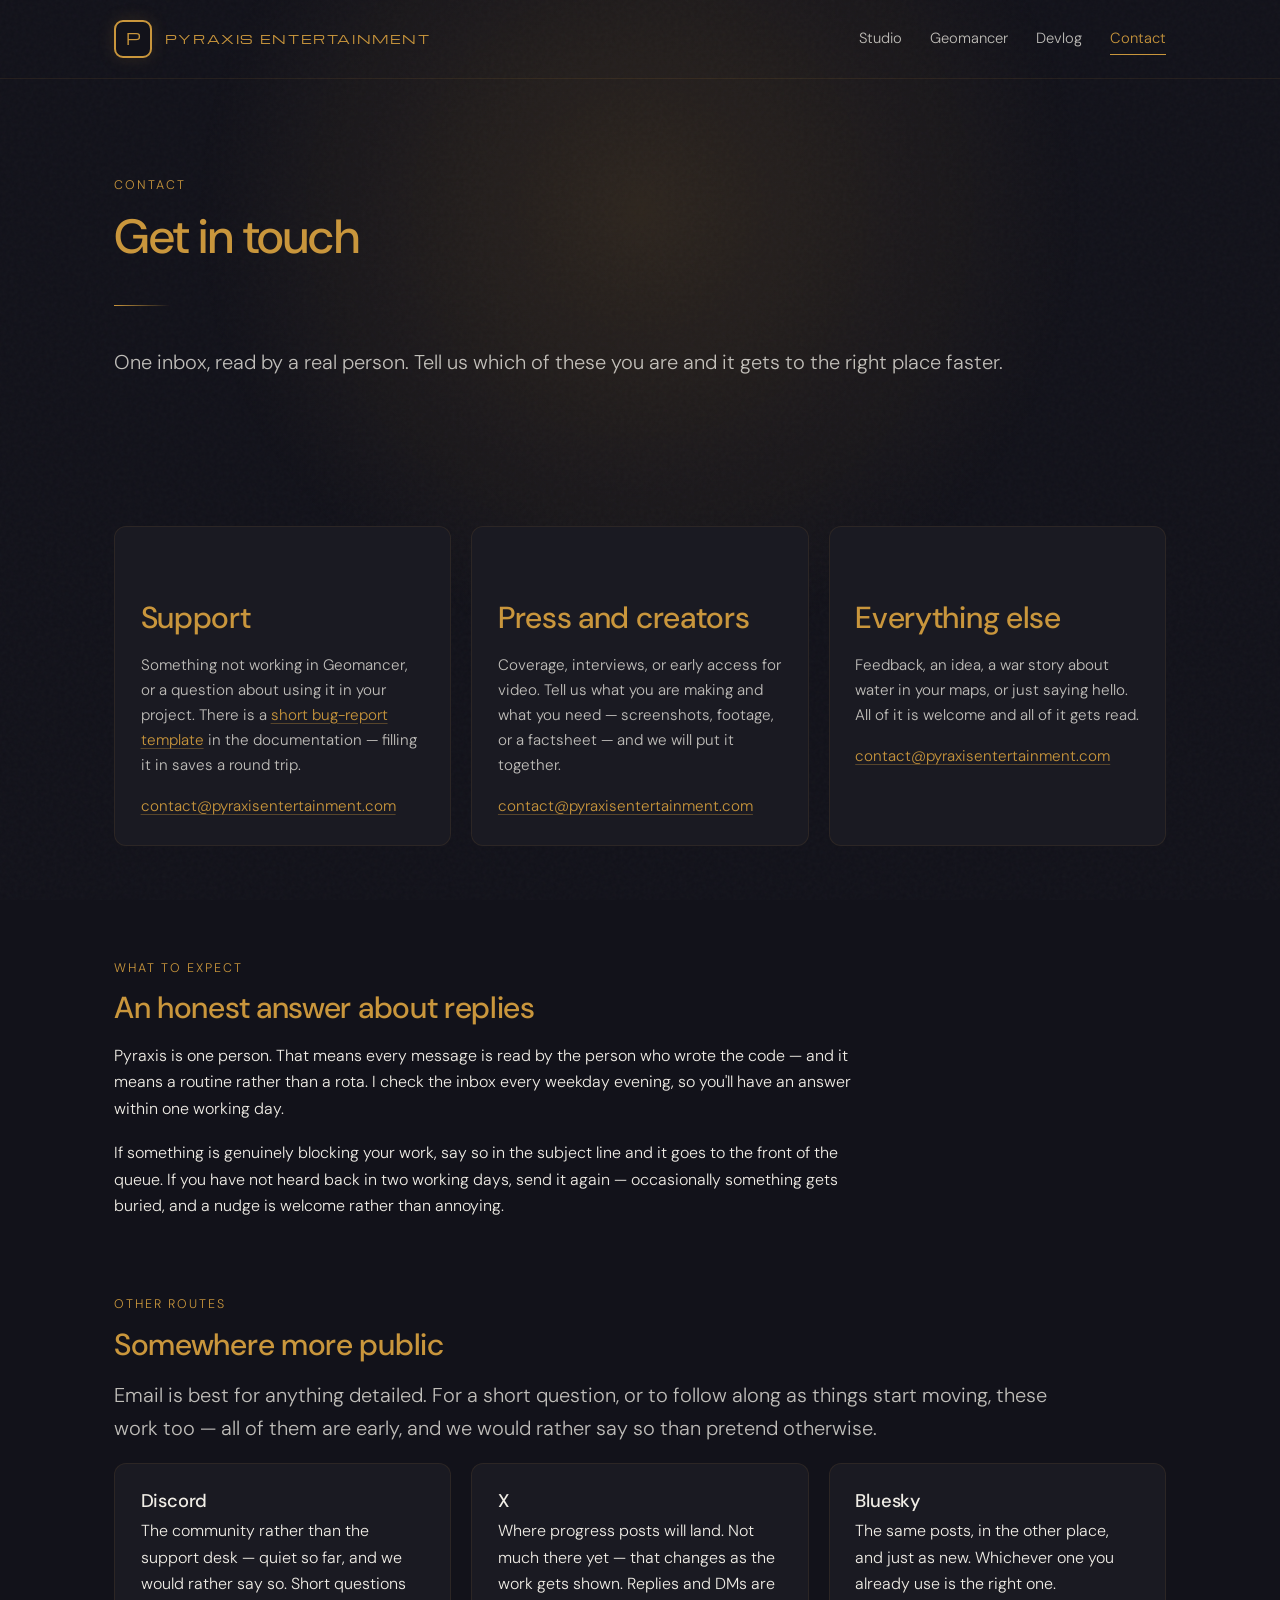
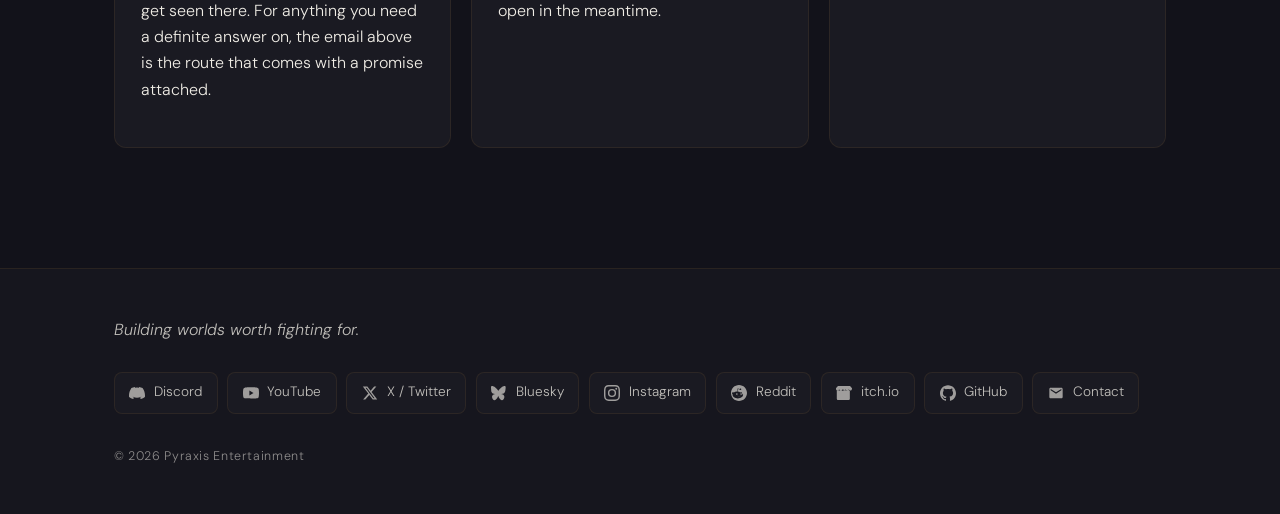
==== commit 2f68c4b8: "Docs: corrections from the verification pass Two adversarial checks against the source guide and the" ====
--- a/contact/index.html
+++ b/contact/index.html
@@ -58,7 +58,7 @@
                 <ul class="feature-list">
                     <li class="card">
                         <h2>Support</h2>
-                        <p>Something not working in Geomancer, or a question about using it in your project. Include your Unreal Engine version and what you were doing when it went wrong — it saves a round trip.</p>
+                        <p>Something not working in Geomancer, or a question about using it in your project. There is a <a href="../geomancer/docs/#bug-report">short bug-report template</a> in the documentation — filling it in saves a round trip.</p>
                         <p class="contact-route">
                             <a href="mailto:contact@pyraxisentertainment.com?subject=Support%3A%20">contact@pyraxisentertainment.com</a>
                         </p>
@@ -86,8 +86,8 @@
                 <p class="eyebrow">What to expect</p>
                 <h2>An honest answer about replies</h2>
                 <div class="prose">
-                    <p>Pyraxis is one person. That means every message is read by the person who wrote the code, and it also means replies are not instant. Give it a few days.</p>
-                    <p>If something is genuinely blocking your work, say so in the subject line and it goes to the front of the queue. If you have not heard back in a week, send it again — occasionally something gets buried, and a nudge is welcome rather than annoying.</p>
+                    <p>Pyraxis is one person. That means every message is read by the person who wrote the code — and it means a routine rather than a rota. I check the inbox every weekday evening, so you'll have an answer within one working day.</p>
+                    <p>If something is genuinely blocking your work, say so in the subject line and it goes to the front of the queue. If you have not heard back in two working days, send it again — occasionally something gets buried, and a nudge is welcome rather than annoying.</p>
                 </div>
             </div>
         </section>
@@ -101,7 +101,7 @@
                 <div class="card-grid">
                     <a class="card" href="https://discord.gg/krRfyV6c7s" target="_blank" rel="noopener noreferrer">
                         <h3>Discord</h3>
-                        <p>Quiet so far — there is not a crowd in there yet. It is read every day though, so it is still the fastest way to get a short question answered.</p>
+                        <p>The community rather than the support desk — quiet so far, and we would rather say so. Short questions get seen there. For anything you need a definite answer on, the email above is the route that comes with a promise attached.</p>
                     </a>
                     <a class="card" href="https://x.com/PyraxisGames" target="_blank" rel="noopener noreferrer">
                         <h3>X</h3>
--- a/assets/site.css
+++ b/assets/site.css
@@ -972,3 +972,363 @@
         transition-duration: 0.01ms !important;
     }
 }
+
+/* --------------------------------------------------------------------------
+   Documentation
+
+   Used only by /geomancer/docs/ and /geomancer/changelog/. Docs are reference
+   material rather than pitch, so they need three things the rest of the site
+   does not: a contents rail, real tables, and inline code. Everything below
+   is built from the existing tokens — no new colours, no new fonts.
+
+   The docs measure is wider than --measure. Prose wants 68ch; a settings
+   table with a Default column does not fit in it, and wrapping every cell to
+   two lines is worse than a slightly wider column.
+   -------------------------------------------------------------------------- */
+
+/* Breadcrumb — docs sit two levels down, so the way back needs saying. */
+.breadcrumb {
+    font-size: 0.8rem;
+    letter-spacing: 0.08em;
+    text-transform: uppercase;
+    color: var(--text-dim);
+    margin-bottom: 1.25rem;
+}
+
+.breadcrumb a {
+    color: var(--text-muted);
+    text-decoration: none;
+    border-bottom: 1px solid var(--rule);
+}
+
+.breadcrumb a:hover {
+    color: var(--warm-gold);
+    border-bottom-color: var(--rule-strong);
+}
+
+.breadcrumb span {
+    margin-inline: 0.5rem;
+    color: var(--rule-strong);
+}
+
+/* Section switcher across the docs set. */
+.doc-nav {
+    display: flex;
+    flex-wrap: wrap;
+    gap: 0.6rem;
+    margin-block: 2rem;
+    padding-bottom: 2rem;
+    border-bottom: 1px solid var(--rule-faint);
+    list-style: none;
+}
+
+.doc-nav a {
+    display: inline-block;
+    padding: 0.45rem 0.95rem;
+    border-radius: 999px;
+    border: 1px solid var(--rule-faint);
+    background: var(--charcoal);
+    color: var(--text-muted);
+    text-decoration: none;
+    font-size: 0.88rem;
+    transition: border-color 0.3s ease, color 0.3s ease;
+}
+
+.doc-nav a:hover {
+    border-color: var(--rule-strong);
+    color: var(--warm-gold);
+}
+
+.doc-nav a[aria-current="page"] {
+    border-color: var(--rule-strong);
+    color: var(--warm-gold);
+}
+
+/* The version stamp. Same convention as a devlog entry: a docs page states
+   which release it describes and when it was checked, so an archived copy
+   stays correct instead of going quietly wrong. */
+.doc-version {
+    font-size: 0.85rem;
+    letter-spacing: 0.1em;
+    text-transform: uppercase;
+    color: var(--text-dim);
+    margin-bottom: 0.75rem;
+}
+
+/* Shown only on archived versions under /docs/<n>/. */
+.doc-archived {
+    border: 1px solid var(--rule-strong);
+    border-radius: 10px;
+    background: rgba(201, 150, 60, 0.06);
+    padding: 1rem 1.25rem;
+    font-size: 0.9rem;
+    color: var(--text-muted);
+    margin-block: 1.5rem;
+}
+
+.doc-archived strong {
+    color: var(--warm-gold);
+}
+
+/* Contents rail beside the body on wide screens, above it on narrow. */
+.doc-layout {
+    display: grid;
+    gap: 2.5rem;
+    grid-template-columns: 1fr;
+    align-items: start;
+}
+
+@media (min-width: 940px) {
+    .doc-layout {
+        grid-template-columns: 200px 1fr;
+        gap: 3.5rem;
+    }
+
+    .doc-toc {
+        position: sticky;
+        top: 2rem;
+    }
+}
+
+.doc-toc h2 {
+    font-size: 0.78rem;
+    letter-spacing: 0.16em;
+    text-transform: uppercase;
+    color: var(--warm-gold);
+    margin: 0 0 1rem;
+}
+
+.doc-toc ol {
+    list-style: none;
+    margin: 0;
+    padding: 0;
+    border-left: 1px solid var(--rule-faint);
+}
+
+.doc-toc li {
+    margin: 0;
+}
+
+.doc-toc a {
+    display: block;
+    padding: 0.4rem 0 0.4rem 0.9rem;
+    margin-left: -1px;
+    border-left: 1px solid transparent;
+    font-size: 0.88rem;
+    color: var(--text-muted);
+    text-decoration: none;
+    line-height: 1.4;
+}
+
+.doc-toc a:hover {
+    color: var(--warm-gold);
+    border-left-color: var(--rule-strong);
+}
+
+.doc-body {
+    max-width: 78ch;
+    min-width: 0;
+}
+
+/* Anchored headings must not land under the sticky rail. */
+.doc-body h2,
+.doc-body h3 {
+    scroll-margin-top: 2rem;
+}
+
+.doc-body h2 {
+    padding-top: 1rem;
+    border-top: 1px solid var(--rule-faint);
+}
+
+.doc-body h2:first-of-type {
+    padding-top: 0;
+    border-top: 0;
+    margin-top: 1rem;
+}
+
+.doc-body ul,
+.doc-body ol {
+    margin: 0 0 1.5rem 1.1rem;
+}
+
+.doc-body li {
+    margin-bottom: 0.7rem;
+    padding-left: 0.3rem;
+    color: var(--text-muted);
+}
+
+.doc-body li::marker {
+    color: var(--warm-gold);
+}
+
+.doc-body p {
+    color: var(--text-muted);
+}
+
+.doc-body p strong,
+.doc-body li strong {
+    color: var(--warm-white);
+}
+
+/* Inline code. The .pending rule already styles code inside that banner;
+   this is the same treatment everywhere else. */
+.doc-body code,
+.callout code,
+td code,
+th code {
+    font-family: ui-monospace, 'Cascadia Mono', Consolas, monospace;
+    font-size: 0.88em;
+    color: var(--warm-gold);
+    background: rgba(201, 150, 60, 0.07);
+    border-radius: 4px;
+    padding: 0.1em 0.4em;
+}
+
+/* Callouts. Two flavours only — a note and a warning — because a third
+   would need a third colour and the palette has no room for one. The label
+   carries the meaning, so nothing depends on colour alone. */
+.callout {
+    border: 1px solid var(--rule);
+    border-left-width: 3px;
+    border-radius: 8px;
+    background: var(--charcoal);
+    padding: 1.15rem 1.3rem;
+    margin-block: 1.75rem;
+}
+
+.callout p:last-child {
+    margin-bottom: 0;
+}
+
+.callout-label {
+    font-size: 0.72rem;
+    letter-spacing: 0.16em;
+    text-transform: uppercase;
+    color: var(--warm-gold);
+    margin-bottom: 0.5rem;
+}
+
+.callout--warn {
+    border-left-color: var(--crimson);
+    background: rgba(139, 30, 47, 0.06);
+}
+
+.callout--warn .callout-label {
+    color: var(--warm-white);
+}
+
+.callout--warn .callout-label::before {
+    content: '\25C6';
+    color: var(--crimson);
+    margin-right: 0.5rem;
+}
+
+/* Tables. Horizontally scrollable on narrow screens rather than crushed —
+   the wrapper is focusable so the scroll is reachable from the keyboard. */
+.table-wrap {
+    overflow-x: auto;
+    margin-block: 1.75rem;
+    border: 1px solid var(--rule-faint);
+    border-radius: 10px;
+}
+
+.table-wrap:focus-visible {
+    outline: 2px solid var(--warm-gold);
+    outline-offset: 2px;
+}
+
+.table-wrap table {
+    width: 100%;
+    border-collapse: collapse;
+    font-size: 0.92rem;
+    min-width: 34rem;
+}
+
+.table-wrap caption {
+    text-align: left;
+    padding: 1rem 1.15rem 0;
+    font-size: 0.78rem;
+    letter-spacing: 0.16em;
+    text-transform: uppercase;
+    color: var(--warm-gold);
+}
+
+.table-wrap th {
+    text-align: left;
+    font-weight: 500;
+    color: var(--warm-white);
+    background: var(--charcoal);
+    padding: 0.85rem 1.15rem;
+    border-bottom: 1px solid var(--rule);
+    white-space: nowrap;
+}
+
+.table-wrap td {
+    padding: 0.85rem 1.15rem;
+    border-bottom: 1px solid var(--rule-faint);
+    color: var(--text-muted);
+    vertical-align: top;
+}
+
+.table-wrap tr:last-child td {
+    border-bottom: 0;
+}
+
+.table-wrap td:first-child {
+    color: var(--warm-white);
+    white-space: nowrap;
+}
+
+/* The bug-report template. Its canonical home is here — the Discord pin and
+   the store listing both link to this, rather than each keeping a copy. */
+.field-list {
+    list-style: none;
+    margin: 1.75rem 0;
+    padding: 1.4rem 1.5rem;
+    border: 1px solid var(--rule);
+    border-radius: 10px;
+    background: var(--charcoal);
+}
+
+.field-list li {
+    margin-bottom: 0.75rem;
+    padding-left: 0;
+    color: var(--text-muted);
+    font-size: 0.94rem;
+}
+
+.field-list li:last-child {
+    margin-bottom: 0;
+}
+
+.field-list strong {
+    color: var(--warm-white);
+    font-weight: 500;
+}
+
+/* Release history. Empty until 1.0 ships, and it says so rather than
+   pretending otherwise. */
+.release-list {
+    list-style: none;
+    margin: 2rem 0 0;
+    padding: 0;
+}
+
+.release-list > li {
+    border-left: 2px solid var(--rule);
+    padding: 0 0 2rem 1.5rem;
+    margin: 0;
+}
+
+.release-list > li:last-child {
+    padding-bottom: 0;
+}
+
+.release-version {
+    font-size: 0.85rem;
+    letter-spacing: 0.1em;
+    text-transform: uppercase;
+    color: var(--warm-gold);
+    margin-bottom: 0.5rem;
+}
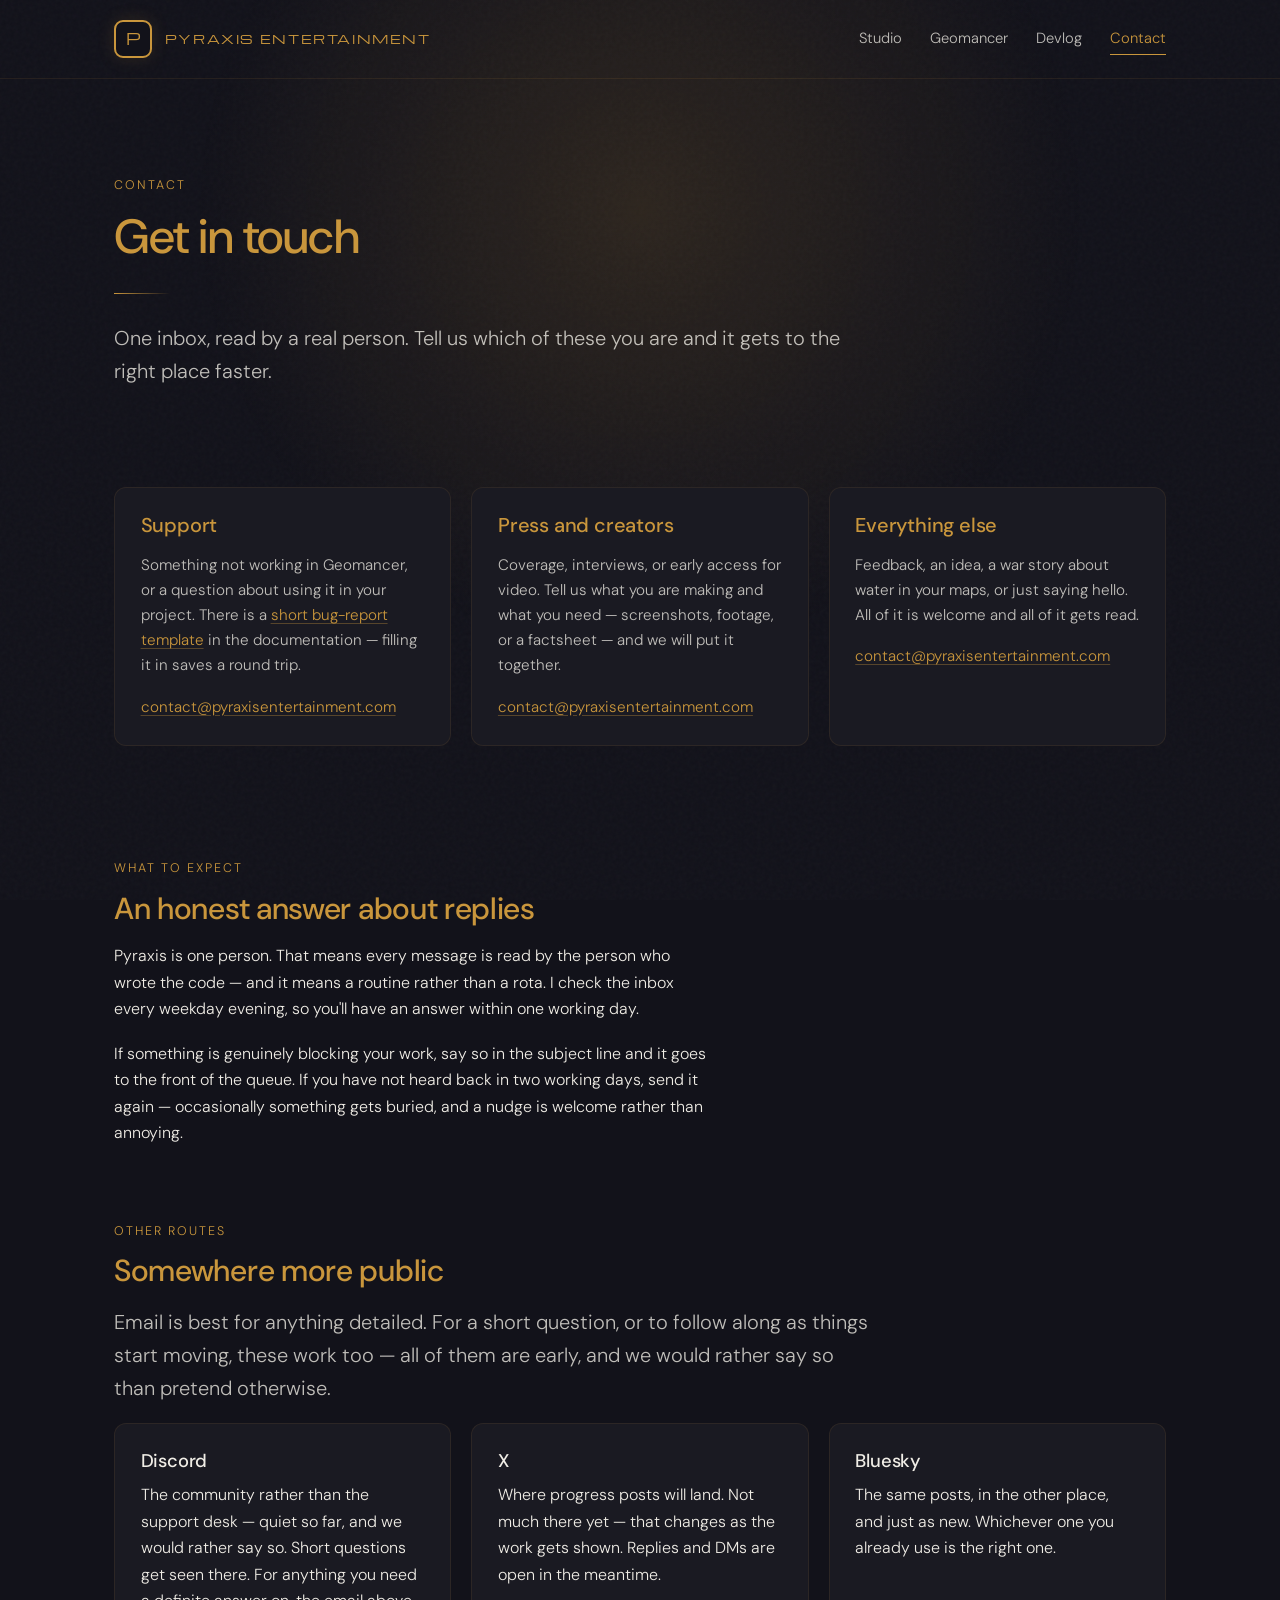
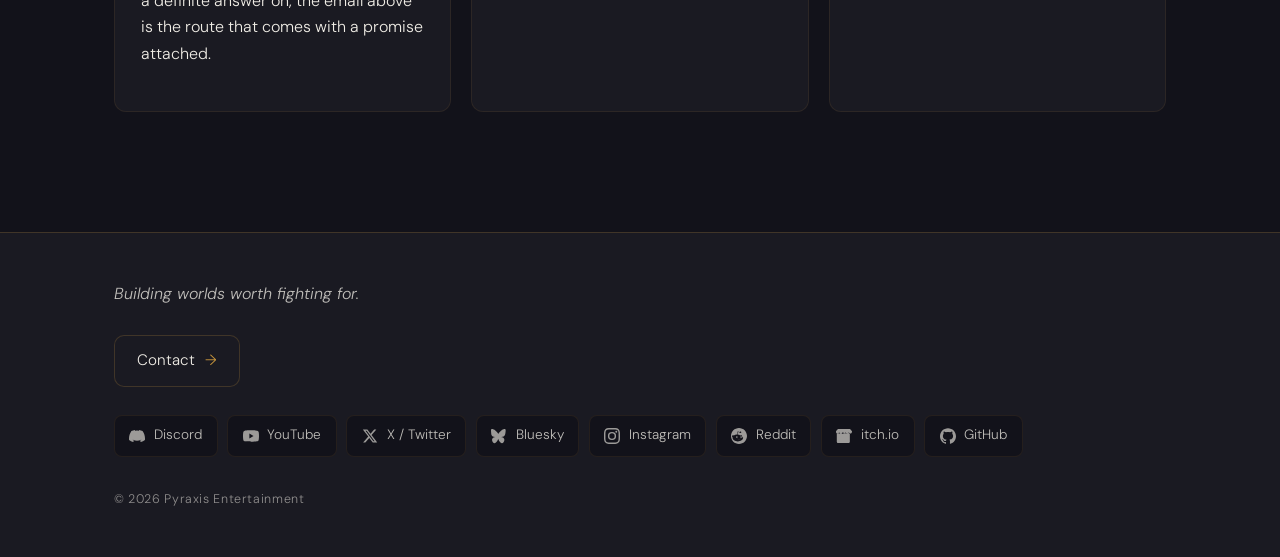
==== commit efab4425: "Polish §3 and §4: readability, rhythm and the polish list §3 — readability  3.1 Prose measure. --mea" ====
--- a/contact/index.html
+++ b/contact/index.html
@@ -4,7 +4,7 @@
     <meta charset="UTF-8">
     <meta name="viewport" content="width=device-width, initial-scale=1.0">
     <title>Contact — Pyraxis Entertainment</title>
-    <meta name="description" content="Get in touch with Pyraxis Entertainment — support for Geomancer, press and creator enquiries, or anything else.">
+    <meta name="description" content="Support for Geomancer, press and creator enquiries, or anything else. One inbox, read by the person who wrote the code — and an honest answer about reply times.">
     <link rel="canonical" href="https://pyraxisentertainment.com/contact/">
     <meta property="og:title" content="Contact — Pyraxis Entertainment">
     <meta property="og:description" content="Support, press and creator enquiries, or anything else. One inbox, read by a real person.">
@@ -119,7 +119,10 @@
     <footer class="site-footer">
         <div class="wrap">
             <p class="footer-tagline">Building worlds worth fighting for.</p>
-            <nav class="follow" aria-label="Follow and contact">
+            <p class="footer-contact">
+                <a class="btn" href="./">Contact <span class="btn-arrow" aria-hidden="true">&rarr;</span></a>
+            </p>
+            <nav class="follow" aria-label="Follow the studio">
                 <a href="https://discord.gg/krRfyV6c7s" target="_blank" rel="noopener noreferrer">
                     <svg viewBox="0 0 24 24" aria-hidden="true"><path d="M20.317 4.37a19.791 19.791 0 0 0-4.885-1.515.074.074 0 0 0-.079.037c-.21.375-.444.864-.608 1.25a18.27 18.27 0 0 0-5.487 0 12.64 12.64 0 0 0-.617-1.25.077.077 0 0 0-.079-.037A19.736 19.736 0 0 0 3.677 4.37a.07.07 0 0 0-.032.027C.533 9.046-.32 13.58.099 18.057a.082.082 0 0 0 .031.057 19.9 19.9 0 0 0 5.993 3.03.078.078 0 0 0 .084-.028 14.09 14.09 0 0 0 1.226-1.994.076.076 0 0 0-.041-.106 13.107 13.107 0 0 1-1.872-.892.077.077 0 0 1-.008-.128 10.2 10.2 0 0 0 .372-.292.074.074 0 0 1 .077-.01c3.928 1.793 8.18 1.793 12.062 0a.074.074 0 0 1 .078.01c.12.098.246.198.373.292a.077.077 0 0 1-.006.127 12.299 12.299 0 0 1-1.873.892.077.077 0 0 0-.041.107c.36.698.772 1.362 1.225 1.993a.076.076 0 0 0 .084.028 19.839 19.839 0 0 0 6.002-3.03.077.077 0 0 0 .032-.054c.5-5.177-.838-9.674-3.549-13.66a.061.061 0 0 0-.031-.03z"/></svg>
                     <span>Discord</span>
@@ -152,10 +155,6 @@
                     <svg viewBox="0 0 24 24" aria-hidden="true"><path d="M12 .297c-6.63 0-12 5.373-12 12 0 5.303 3.438 9.8 8.205 11.385.6.113.82-.258.82-.577 0-.285-.01-1.04-.015-2.04-3.338.724-4.042-1.61-4.042-1.61C4.422 18.07 3.633 17.7 3.633 17.7c-1.087-.744.084-.729.084-.729 1.205.084 1.838 1.236 1.838 1.236 1.07 1.835 2.809 1.305 3.495.998.108-.776.417-1.305.76-1.605-2.665-.3-5.466-1.332-5.466-5.93 0-1.31.465-2.38 1.235-3.22-.135-.303-.54-1.523.105-3.176 0 0 1.005-.322 3.3 1.23.96-.267 1.98-.399 3-.405 1.02.006 2.04.138 3 .405 2.28-1.552 3.285-1.23 3.285-1.23.645 1.653.24 2.873.12 3.176.765.84 1.23 1.91 1.23 3.22 0 4.61-2.805 5.625-5.475 5.92.42.36.81 1.096.81 2.22 0 1.606-.015 2.896-.015 3.286 0 .315.21.69.825.57C20.565 22.092 24 17.592 24 12.297c0-6.627-5.373-12-12-12"/></svg>
                     <span>GitHub</span>
                 </a>
-                <a href="./">
-                    <svg viewBox="0 0 24 24" aria-hidden="true"><path d="M20 4H4c-1.1 0-2 .9-2 2v12c0 1.1.9 2 2 2h16c1.1 0 2-.9 2-2V6c0-1.1-.9-2-2-2zm0 4-8 5-8-5V6l8 5 8-5v2z"/></svg>
-                    <span>Contact</span>
-                </a>
             </nav>
             <p class="footer-legal">&copy; 2026 Pyraxis Entertainment</p>
         </div>
--- a/assets/site.css
+++ b/assets/site.css
@@ -33,7 +33,12 @@
     --text-muted: rgba(240, 237, 230, 0.78);
     --text-dim: rgba(240, 237, 230, 0.55);
 
-    --measure: 68ch;
+    /* Prose measure. `ch` is the width of "0", and DM Sans's "0" is 0.6875em
+       against an average text character of ~0.49em — so a ch value reads
+       about 1.4x larger than the character count it looks like. 54ch lands
+       near 75 characters, the top of the comfortable 60-75 range. It was
+       68ch, which measured ~100 characters on the lede. */
+    --measure: 54ch;
     --page: 1100px;
 }
 
@@ -111,8 +116,22 @@
     text-underline-offset: 0.2em;
 }
 
-a:hover {
-    text-decoration-color: var(--warm-gold);
+/* Every hover style in this file is gated on (hover: hover).
+
+   On a touchscreen there is no pointer to move away, so a :hover style
+   latches after a tap and stays until the user taps something else. The
+   gate costs nothing on a mouse, where the query is always true.
+
+   Each gate is written around the rule it guards, IN PLACE. Do not gather
+   them into one @media block at the end of the file: six hover rules share
+   their specificity with a neighbouring :active or [aria-current] rule and
+   win or lose on source order alone, so moving them silently changes
+   behaviour. Every one of those pairs is commented where it sits — search
+   this file for "ORDER IS LOAD-BEARING". */
+@media (hover: hover) {
+    a:hover {
+        text-decoration-color: var(--warm-gold);
+    }
 }
 
 /* Visible keyboard focus. The original site had none. */
@@ -184,8 +203,10 @@
     transition: box-shadow 0.3s ease;
 }
 
-.brand:hover .brand-mark {
-    box-shadow: 0 0 24px var(--gold-glow-strong);
+@media (hover: hover) {
+    .brand:hover .brand-mark {
+        box-shadow: 0 0 24px var(--gold-glow-strong);
+    }
 }
 
 /* Michroma is used for the wordmark ONLY, uppercase, 0.12–0.16em tracking. */
@@ -211,9 +232,28 @@
     transition: color 0.25s ease, border-color 0.25s ease;
 }
 
-.site-nav a:hover {
-    color: var(--warm-white);
-    border-bottom-color: var(--rule-strong);
+/* ORDER IS LOAD-BEARING for the three rules below.
+
+   :hover, [aria-current="true"] and [aria-current="page"] are all
+   specificity (0,2,1), so nothing but source order separates them: the
+   current-state rules win because they come last. Move the hover rule
+   below them — or lift it into a shared @media block at the end of the
+   file — and hovering the current nav item repaints it, so the marker
+   vanishes at the moment the reader points at it. Keep this order. */
+@media (hover: hover) {
+    .site-nav a:hover {
+        color: var(--warm-white);
+        border-bottom-color: var(--rule-strong);
+    }
+}
+
+/* The section state. A documentation page is inside the Geomancer section
+   but is not the Geomancer page, so it marks the nav item "true" rather
+   than "page" — "page" would be a false claim to a screen reader. See
+   README, "Layout". Deliberately softer than the page state below: gold
+   text, no underline, so the two are distinguishable. */
+.site-nav a[aria-current="true"] {
+    color: var(--warm-gold);
 }
 
 .site-nav a[aria-current="page"] {
@@ -330,7 +370,15 @@
     padding-top: 1rem;
 }
 
-.section-hero-flush {
+/* Scoped to .hero on purpose, and it must stay scoped.
+
+   Unscoped this was a single-class rule sitting above .hero's padding-block
+   shorthand, which resolves to the same physical property. Equal
+   specificity, later rule wins, so it never applied once from the day it
+   was written — the hero kept its full 96px bottom padding. The second
+   class makes it win on specificity instead of on position, so it survives
+   the file being reordered. */
+.hero.section-hero-flush {
     padding-bottom: 0;
 }
 
@@ -338,8 +386,20 @@
     margin: 0;
 }
 
+/* Asymmetric on purpose. With equal padding the first gap on every page
+   measured 146-152px content-to-content, while every other section break on
+   the same page is 112px — so the first break a visitor sees was 40px larger
+   than the page's own rhythm and read as a deleted element. .section-flush
+   only zeroes the following section's padding; the hero's own survived it. */
 .hero {
-    padding-block: clamp(3.5rem, 9vw, 6rem);
+    padding-top: clamp(3.5rem, 9vw, 6rem);
+    padding-bottom: clamp(2rem, 4vw, 3rem);
+}
+
+/* A hero rule separates an h1 from its own lede. At the global 2.5rem that
+   is 40px + rule + 40px — 80px between a title and its subtitle. */
+.hero .rule {
+    margin-block: 1.75rem;
 }
 
 .hero-mark {
@@ -394,14 +454,35 @@
     transition: border-color 0.3s ease, transform 0.3s ease, box-shadow 0.3s ease;
 }
 
-.btn:hover {
-    border-color: var(--rule-strong);
-    transform: translateY(-1px);
-    box-shadow: 0 4px 20px rgba(201, 150, 60, 0.08);
+/* ORDER IS LOAD-BEARING. :hover and :active are both (0,2,0), so :active
+   only wins — and the button only presses back down under the cursor —
+   because it comes second. Same trap as the nav rules above. */
+/* ORDER IS LOAD-BEARING. :hover and :active are both (0,2,0), so :active
+   only wins — and the button only presses back down under the cursor —
+   because it comes second. Same trap as the nav rules above.
+
+   The border goes to full Warm Gold on hover. It was --rule-strong, which
+   moved the border from 0.22 to 0.35 alpha: a change you had to be looking
+   for to notice on the site's only interactive control. */
+@media (hover: hover) {
+    .btn:hover {
+        border-color: var(--warm-gold);
+        transform: translateY(-1px);
+        box-shadow: 0 4px 20px rgba(201, 150, 60, 0.08);
+    }
+
+    .btn:hover .btn-arrow {
+        transform: translateX(3px);
+    }
+}
+
+.btn:active {
+    transform: translateY(0);
 }
 
 .btn-arrow {
     color: var(--warm-gold);
+    transition: transform 0.3s ease;
 }
 
 /* Crimson call-to-action.
@@ -416,9 +497,14 @@
     color: var(--warm-white);
 }
 
-.cta-crimson:hover {
-    border-color: var(--crimson);
-    box-shadow: 0 4px 22px rgba(139, 30, 47, 0.35);
+/* Gated like every other hover rule even though .cta-crimson is not in use
+   yet — guarding it now means the View on Fab button arrives already
+   correct on a phone, rather than depending on someone remembering. */
+@media (hover: hover) {
+    .cta-crimson:hover {
+        border-color: var(--crimson);
+        box-shadow: 0 4px 22px rgba(139, 30, 47, 0.35);
+    }
 }
 
 /* --------------------------------------------------------------------------
@@ -433,16 +519,43 @@
     transition: border-color 0.3s ease, transform 0.3s ease, box-shadow 0.3s ease;
 }
 
+/* The global h2/h3 top margin does not belong inside a card. On /contact/ it
+   measured 75px above a card title against 27px below it. */
+.card > :first-child {
+    margin-top: 0;
+}
+
+/* /contact/ carried two card-title systems at once: h2 titles in
+   .feature-list cards at 30.4px gold, and h3 titles in .card-grid cards at
+   18.4px warm white, on the same page. This brings the h2 into the same
+   weight class so the page reads as one system. */
+.card h2 {
+    font-size: 1.25rem;
+}
+
+/* 0.4rem from the global h3 is tight against the paragraph below it relative
+   to the card's own 25.6px padding. */
+.card h3 {
+    margin-bottom: 0.65rem;
+}
+
 a.card {
     display: block;
     text-decoration: none;
     color: inherit;
 }
 
-a.card:hover {
-    border-color: var(--rule-strong);
-    transform: translateY(-2px);
-    box-shadow: 0 6px 26px rgba(201, 150, 60, 0.07);
+/* ORDER IS LOAD-BEARING — :active must stay below :hover, both (0,2,1). */
+@media (hover: hover) {
+    a.card:hover {
+        border-color: var(--rule-strong);
+        transform: translateY(-2px);
+        box-shadow: 0 6px 26px rgba(201, 150, 60, 0.07);
+    }
+}
+
+a.card:active {
+    transform: translateY(0);
 }
 
 .card-grid {
@@ -463,6 +576,13 @@
     margin-bottom: 0;
     color: var(--text-muted);
     font-size: 0.95rem;
+}
+
+/* Where the card is a link, the <li> is the grid item and the <a> has to be
+   told to fill it — otherwise a shorter card in the row stops short of the
+   row's height and the hover target ends above the card's own bottom edge. */
+.feature-list > li > a.card {
+    height: 100%;
 }
 
 .split {
@@ -521,6 +641,16 @@
     margin: 0;
     display: flex;
     flex-direction: column;
+}
+
+/* The real captures are 1.92:1 and 1.79:1 while .frame-pending reserves
+   16:9, so captions started up to 19px apart and the row would have re-jigged
+   as each shot landed. Pinning the images to the frames' own ratio holds the
+   grid still through the capture session. Images only — the pending frames
+   already carry the ratio themselves. */
+.gallery figure img {
+    aspect-ratio: 16 / 9;
+    object-fit: cover;
 }
 
 /* A comparison block is the point of the gallery, not one cell of it. */
@@ -826,6 +956,7 @@
     color: var(--text-muted);
     font-size: 0.95rem;
     margin-bottom: 0;
+    max-width: var(--measure);
 }
 
 .entry-header {
@@ -862,14 +993,25 @@
    Footer
    -------------------------------------------------------------------------- */
 
+/* Solid Charcoal over a --rule border. It was rgba(26,26,34,0.5) over Void
+   with a 0.1-alpha border, which is a 4-point luminance difference and a
+   line you cannot see — the footer did not read as a footer, it read as
+   nine pills floating at the end of the page. */
 .site-footer {
     position: relative;
     z-index: 1;
     flex-shrink: 0;
     margin-top: 4rem;
-    border-top: 1px solid var(--rule-faint);
-    background: rgba(26, 26, 34, 0.5);
+    border-top: 1px solid var(--rule);
+    background: var(--charcoal);
     padding-block: 3rem;
+}
+
+/* Contact is the one link a paying customer needs, and in the social row it
+   was ninth of nine identical pills. Promoted out of the row to the site's
+   own primary-action component. */
+.footer-contact {
+    margin-bottom: 1.75rem;
 }
 
 .footer-tagline {
@@ -886,12 +1028,17 @@
     margin-bottom: 2rem;
 }
 
+/* Void, not Charcoal. These pills were Charcoal on a half-alpha Charcoal
+   footer; now that the footer is solid Charcoal that would be pill-coloured
+   pills on a pill-coloured background, leaving only a 0.1-alpha border to
+   separate them. Inverting them against the raised footer keeps the
+   distinction the surface change would otherwise have eaten. */
 .follow a {
     display: inline-flex;
     align-items: center;
     gap: 0.55rem;
     padding: 0.55rem 0.9rem;
-    background: var(--charcoal);
+    background: var(--void);
     border: 1px solid var(--rule-faint);
     border-radius: 8px;
     color: var(--text-muted);
@@ -900,10 +1047,17 @@
     transition: border-color 0.3s ease, color 0.3s ease, transform 0.3s ease;
 }
 
-.follow a:hover {
-    border-color: var(--rule-strong);
-    color: var(--warm-white);
-    transform: translateY(-1px);
+/* ORDER IS LOAD-BEARING — :active must stay below :hover, both (0,2,1). */
+@media (hover: hover) {
+    .follow a:hover {
+        border-color: var(--rule-strong);
+        color: var(--warm-white);
+        transform: translateY(-1px);
+    }
+}
+
+.follow a:active {
+    transform: translateY(0);
 }
 
 .follow svg {
@@ -914,9 +1068,11 @@
     opacity: 0.8;
 }
 
-.follow a:hover svg {
-    fill: var(--warm-gold);
-    opacity: 1;
+@media (hover: hover) {
+    .follow a:hover svg {
+        fill: var(--warm-gold);
+        opacity: 1;
+    }
 }
 
 /* 0.55 alpha = 5.43:1 on Void, WCAG AA. The original 0.2 was 1.75:1. */
@@ -954,6 +1110,23 @@
     .prose .bleed {
         width: 100%;
         margin-left: 0;
+    }
+
+    /* At 390 the wordmark wraps to two lines, and 1.45 leading made the two
+       halves read as two separate things rather than one name. */
+    .wordmark {
+        line-height: 1.25;
+    }
+}
+
+/* The two hero buttons measured 153px and 185px, stacked and left-aligned —
+   two different widths in a column reads as untidy rather than deliberate.
+   Full width with the arrow pushed to the far edge gives them one shape and
+   puts the affordance where a thumb already is. */
+@media (max-width: 480px) {
+    .button-row .btn {
+        width: 100%;
+        justify-content: space-between;
     }
 }
 
@@ -1001,22 +1174,32 @@
     border-bottom: 1px solid var(--rule);
 }
 
-.breadcrumb a:hover {
-    color: var(--warm-gold);
-    border-bottom-color: var(--rule-strong);
-}
-
+@media (hover: hover) {
+    .breadcrumb a:hover {
+        color: var(--warm-gold);
+        border-bottom-color: var(--rule-strong);
+    }
+}
+
+/* The "/" between crumbs. This was --rule-strong, which is a BORDER tint
+   (rgba(201,150,60,0.35)) being used for text: 1.89:1 on Void, failing both
+   the 4.5:1 text floor and the 3:1 non-text floor. --text-dim is the lowest
+   step of the text ladder that clears AA, and the separators also carry
+   aria-hidden in the markup so a screen reader does not read "slash".
+   Border tints are for borders — they are not on the text ladder. */
 .breadcrumb span {
     margin-inline: 0.5rem;
-    color: var(--rule-strong);
+    color: var(--text-dim);
 }
 
 /* Section switcher across the docs set. */
+/* margin-top is 0: the hero above already supplies the space, and its own
+   padding plus this margin was part of the 146px first gap on docs pages. */
 .doc-nav {
     display: flex;
     flex-wrap: wrap;
     gap: 0.6rem;
-    margin-block: 2rem;
+    margin-block: 0 2rem;
     padding-bottom: 2rem;
     border-bottom: 1px solid var(--rule-faint);
     list-style: none;
@@ -1034,14 +1217,24 @@
     transition: border-color 0.3s ease, color 0.3s ease;
 }
 
-.doc-nav a:hover {
-    border-color: var(--rule-strong);
-    color: var(--warm-gold);
+/* ORDER IS LOAD-BEARING, same as the site nav: :hover and
+   [aria-current="page"] are both (0,2,1) and only source order separates
+   them. This is no longer theoretical — the current pill now carries a
+   background the hover state does not, so swapping these two would make the
+   hovered pill impersonate the current one. Keep the current-state rule
+   last. Before the background existed, both rules declared identical values
+   and a hovered pill was indistinguishable from the current page. */
+@media (hover: hover) {
+    .doc-nav a:hover {
+        border-color: var(--rule-strong);
+        color: var(--warm-gold);
+    }
 }
 
 .doc-nav a[aria-current="page"] {
     border-color: var(--rule-strong);
     color: var(--warm-gold);
+    background: rgba(201, 150, 60, 0.10);
 }
 
 /* The version stamp. Same convention as a devlog entry: a docs page states
@@ -1120,14 +1313,48 @@
     line-height: 1.4;
 }
 
-.doc-toc a:hover {
-    color: var(--warm-gold);
-    border-left-color: var(--rule-strong);
-}
-
+@media (hover: hover) {
+    .doc-toc a:hover {
+        color: var(--warm-gold);
+        border-left-color: var(--rule-strong);
+    }
+}
+
+/* Below the two-column breakpoint the rail has no column to sit in, and as a
+   full-width list with a hairline left border it cost ~250px of vertical
+   furniture and read as a stray line. Reuse the .doc-nav pill pattern rather
+   than introduce a second layout for the same job. */
+@media (max-width: 939px) {
+    .doc-toc ol {
+        display: flex;
+        flex-wrap: wrap;
+        gap: 0.5rem;
+        border-left: 0;
+    }
+
+    .doc-toc a {
+        padding: 0.35rem 0.8rem;
+        margin-left: 0;          /* the rail's -1px hairline offset, undone */
+        border: 1px solid var(--rule-faint);
+        border-radius: 999px;
+        background: var(--charcoal);
+    }
+}
+
+/* The CONTAINER stays wide — 78ch exists so the settings tables fit, and
+   wrapping every cell to two lines is worse than a wider column. The prose
+   inside it is narrowed instead, below. Do not narrow this. */
 .doc-body {
     max-width: 78ch;
     min-width: 0;
+}
+
+/* Prose children only, so tables, figures and callouts keep the full width.
+   Measured before this: 796px at ~119 characters per line. */
+.doc-body > p,
+.doc-body > ul,
+.doc-body > ol {
+    max-width: 58ch;
 }
 
 /* Anchored headings must not land under the sticky rail. */
@@ -1141,10 +1368,38 @@
     border-top: 1px solid var(--rule-faint);
 }
 
+/* ORDER IS LOAD-BEARING for the two rules below — both (0,2,1), so the
+   :first-child override wins on position alone.
+
+   The first h2 has no hairline rule above it, which means it needs MORE
+   space than the ones that do, not less. It was 1rem against their 3rem. */
 .doc-body h2:first-of-type {
     padding-top: 0;
     border-top: 0;
-    margin-top: 1rem;
+    margin-top: 2.5rem;
+}
+
+/* Except where an h2 opens .doc-body outright, with nothing above it to be
+   separated from. No page does that today — /geomancer/changelog/ did until
+   it gained its .doc-version stamp — so this rule is what makes leading with
+   an h2 safe rather than something it fixes right now. */
+.doc-body > h2:first-child {
+    margin-top: 0;
+}
+
+/* Third-level headings in the docs were 18.4px/500/warm-white with no top
+   margin, against a <strong> at 16px/500/warm-white — on a long reference
+   page the third level of hierarchy had effectively vanished. Small-caps in
+   gold is the same treatment as .eyebrow and .callout-label, so it reads as
+   the existing family rather than a new idea.
+
+   SCOPED TO .doc-body deliberately: a global h3 change breaks .card h3. */
+.doc-body h3 {
+    margin-top: 2.25rem;
+    font-size: 1.05rem;
+    letter-spacing: 0.08em;
+    text-transform: uppercase;
+    color: var(--warm-gold);
 }
 
 .doc-body ul,
@@ -1182,7 +1437,9 @@
     color: var(--warm-gold);
     background: rgba(201, 150, 60, 0.07);
     border-radius: 4px;
-    padding: 0.1em 0.4em;
+    /* 0.4em left ~6px of air before a following full stop, visible about a
+       dozen times across the docs. */
+    padding: 0.12em 0.3em;
 }
 
 /* Callouts. Two flavours only — a note and a warning — because a third
@@ -1247,7 +1504,9 @@
 
 .table-wrap caption {
     text-align: left;
-    padding: 1rem 1.15rem 0;
+    /* The 0 bottom put the caption flush against the header row — measured
+       0px between them. */
+    padding: 1rem 1.15rem 0.8rem;
     font-size: 0.78rem;
     letter-spacing: 0.16em;
     text-transform: uppercase;
@@ -1278,6 +1537,31 @@
 .table-wrap td:first-child {
     color: var(--warm-white);
     white-space: nowrap;
+}
+
+/* Below 720px the 34rem floor forces a horizontal scroll against a 342px
+   content width, and the Notes column sliced mid-word ("How...", "Coar...").
+   Nothing indicated it scrolled, so it read as broken rather than
+   scrollable — and an inset shadow cue does not work here because the th/td
+   backgrounds paint over it. Remove the need to scroll instead of
+   advertising it. Must stay below the base table rules: the overrides here
+   match their specificity and win on order. */
+@media (max-width: 720px) {
+    .table-wrap table {
+        min-width: 0;
+        font-size: 0.85rem;
+    }
+
+    .table-wrap th,
+    .table-wrap td,
+    .table-wrap td:first-child {
+        padding: 0.65rem 0.75rem;
+        white-space: normal;
+    }
+
+    .table-wrap caption {
+        padding-inline: 0.75rem;
+    }
 }
 
 /* The bug-report template. Its canonical home is here — the Discord pin and
@@ -1332,3 +1616,120 @@
     color: var(--warm-gold);
     margin-bottom: 0.5rem;
 }
+
+/* --------------------------------------------------------------------------
+   Print
+
+   People print and PDF reference documentation, and a dark-themed page
+   prints as either a solid block of ink or as pale grey on white. This is
+   the one place the "never pure black, never pure white" rule bends
+   legitimately: the rule protects screen surfaces from glare, and paper is
+   already white. Ink is set to near-black rather than #000 so it stays a
+   deliberate colour rather than a default.
+
+   Navigation, the footer and the contents rail are all routes, and a route
+   on paper is dead weight. External link targets are printed after the link
+   text, because a URL a reader cannot click is only useful if they can read
+   and type it.
+   -------------------------------------------------------------------------- */
+
+@media print {
+    /* The noise overlay and the gold glow are both decorative and both would
+       otherwise render as a grey wash across every page. */
+    body::before,
+    body::after {
+        display: none !important;
+    }
+
+    html, body {
+        background: #fff;
+        color: #1a1a1a;
+    }
+
+    body {
+        font-size: 11pt;
+        line-height: 1.45;
+    }
+
+    .site-header,
+    .site-footer,
+    .doc-toc,
+    .doc-nav,
+    .skip-link,
+    .compare-range,
+    .compare-divider,
+    .compare-hint,
+    .button-row {
+        display: none;
+    }
+
+    h1, h2, h3,
+    .eyebrow,
+    .callout-label,
+    .table-wrap caption,
+    .entry-title,
+    .release-version,
+    .doc-body h3 {
+        color: #6b4a12;
+    }
+
+    p, li, td, th,
+    .lede, .doc-body p, .doc-body li,
+    figcaption, .entry-summary, .doc-version, .verified-note {
+        color: #1a1a1a;
+    }
+
+    /* Full measure on paper — the column width was chosen for a screen the
+       reader can sit back from. */
+    .wrap { max-width: none; padding-inline: 0; }
+    .prose, .lede, .doc-body,
+    .doc-body > p, .doc-body > ul, .doc-body > ol { max-width: none; }
+    .doc-layout { display: block; }
+
+    section { padding-block: 1rem; }
+    .hero { padding-block: 0 1rem; }
+
+    /* Surfaces that were dark cards become outlined blocks. */
+    .card, .callout, .field-list, .frame-pending, .table-wrap {
+        background: transparent;
+        border: 1px solid #bbb;
+    }
+
+    .table-wrap { overflow-x: visible; }
+    .table-wrap table { min-width: 0; }
+    .table-wrap th { background: #f2f2f2; color: #1a1a1a; }
+    .table-wrap th, .table-wrap td { border-bottom: 1px solid #ddd; }
+
+    .doc-body code, .callout code, td code, th code, .pending code {
+        background: #f2f2f2;
+        color: #6b4a12;
+        border: 1px solid #e0e0e0;
+    }
+
+    /* The .pending banner must survive printing. If a draft page is printed
+       and circulated, the thing that says "not published" has to come with
+       it — that is the entire job of this banner. */
+    .pending {
+        background: transparent;
+        border: 2px dashed #8B1E2F;
+    }
+
+    .pending-label { color: #8B1E2F; }
+
+    /* Print the destination of external links only. Internal ones resolve to
+       paths a reader has no way to use, and mailto: already shows the
+       address in the link text on the contact page. */
+    a[href^="http"]::after {
+        content: " <" attr(href) ">";
+        font-size: 0.85em;
+        word-break: break-all;
+    }
+
+    a { text-decoration: underline; }
+
+    /* Do not split a heading from what it introduces, or a figure from its
+       caption. */
+    h1, h2, h3 { break-after: avoid; page-break-after: avoid; }
+    figure, .table-wrap, .callout { break-inside: avoid; page-break-inside: avoid; }
+    img { max-width: 100% !important; }
+}
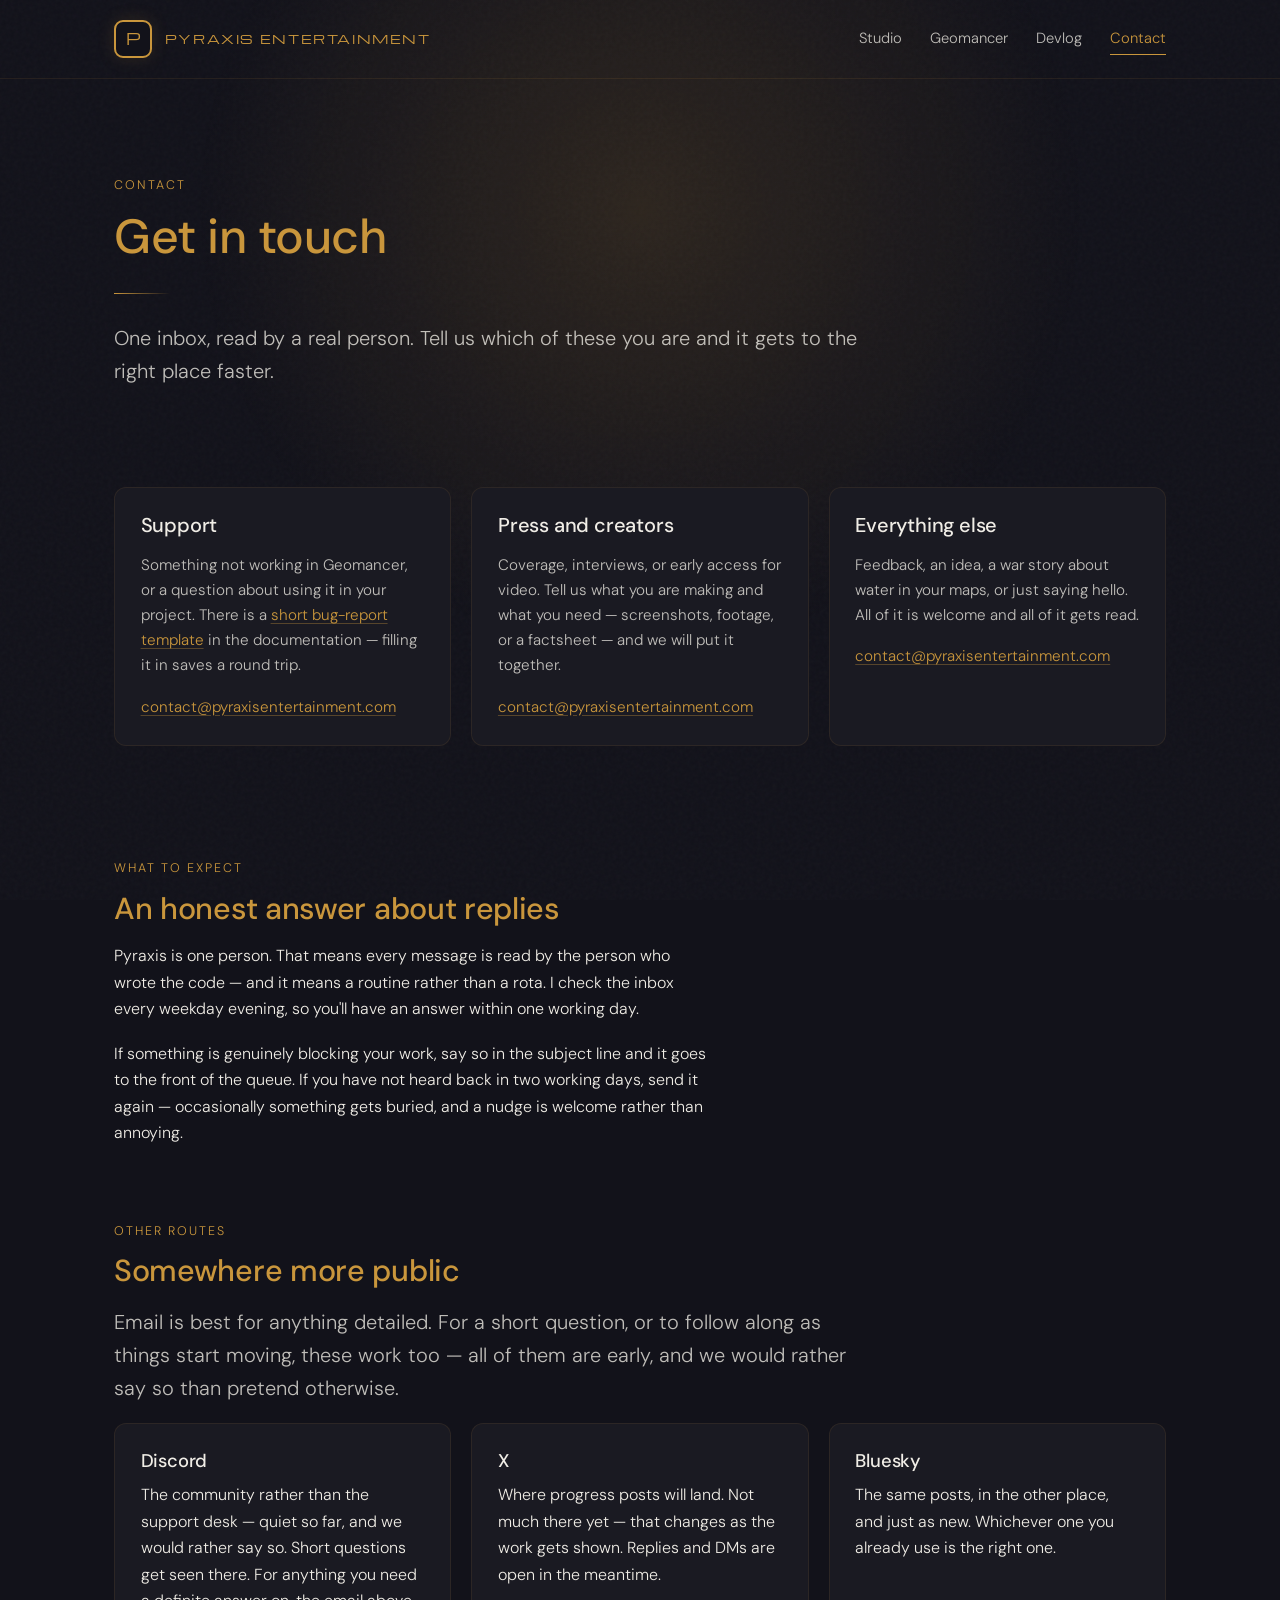
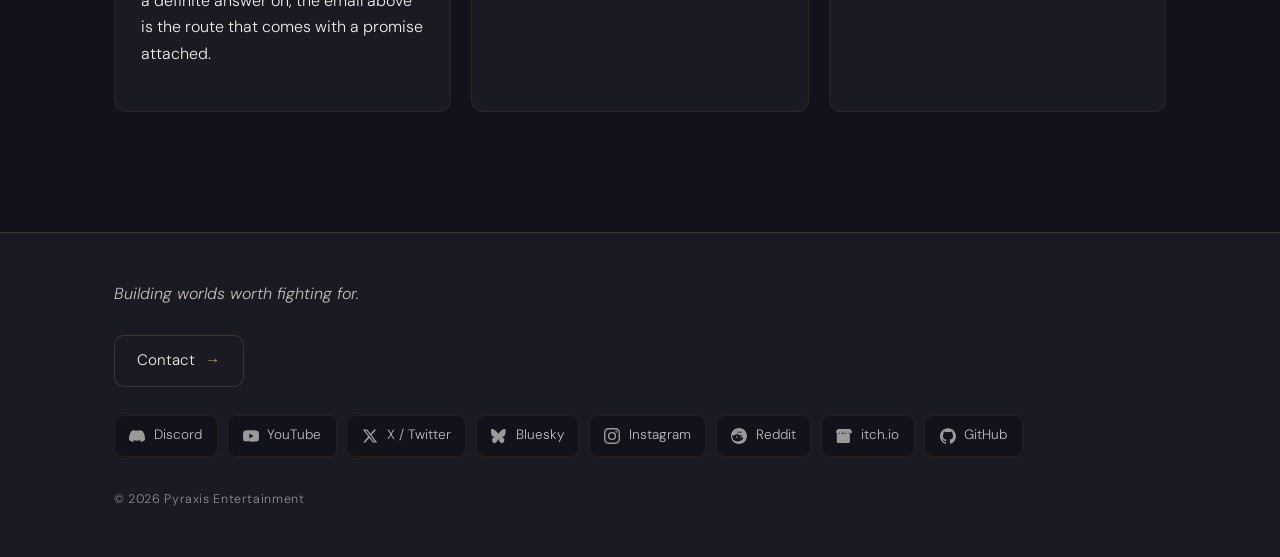
==== commit 4b0ababc: "Rulings: self-host both fonts, and the ruled version-support copy FONTS (§5.1 ruled). DM Sans and Mi" ====
--- a/contact/index.html
+++ b/contact/index.html
@@ -20,9 +20,6 @@
     <link rel="icon" type="image/png" sizes="64x64" href="../favicon-64.png">
     <link rel="icon" type="image/png" sizes="128x128" href="../favicon-128.png">
     <link rel="apple-touch-icon" href="../apple-touch-icon.png">
-    <link rel="preconnect" href="https://fonts.googleapis.com">
-    <link rel="preconnect" href="https://fonts.gstatic.com" crossorigin>
-    <link href="https://fonts.googleapis.com/css2?family=DM+Sans:ital,wght@0,300;0,400;0,500;1,300;1,400&family=Michroma&display=swap" rel="stylesheet">
     <link rel="stylesheet" href="../assets/site.css">
 </head>
 <body>
--- a/assets/site.css
+++ b/assets/site.css
@@ -9,7 +9,118 @@
      - never pure black, never pure white on a designed surface
      - Warm Gold is the workhorse accent; Crimson is the accent's accent
      - body copy is Warm White on Void (AAA); gold is for headings and rules
+
+   ---------------------------------------------------------------------------
+   WHY SO MANY "ORDER IS LOAD-BEARING" COMMENTS
+
+   Search this file for that phrase and you will find several. They are not
+   bad luck, and the next one is not either — it is the predictable cost of
+   how this stylesheet is built, so it is worth understanding before you
+   touch a rule pair.
+
+   Almost every selector here is a single class. That is good practice and it
+   makes specificity trivial to reason about. The consequence is that
+   everything TIES, so source order decides everything — and a tie is
+   completely invisible until a second rule targets the same element. Every
+   collision found so far was silent until something else changed:
+
+     - .site-nav a:hover vs [aria-current] — invisible until the section
+       state was added
+     - .doc-nav a:hover vs [aria-current="page"] — the two declared identical
+       values, so swapping them looked like nothing, until the current pill
+       gained a background
+     - .section-hero-flush vs .hero — lost on order and never applied once,
+       from the day it was written
+     - :hover vs :active on .btn, a.card, .follow a
+     - .card h2 vs .entry-title — this one is a specificity win rather than
+       an order one, and it silently repainted the devlog card titles
+
+   The mitigation at this size is the comments: state the tie where it sits,
+   say which rule has to come last, and say what breaks if it moves. That is
+   cheaper than restructuring and it survives someone reading only the part
+   of the file they are editing.
+
+   If it bites a sixth time, the structural fix is to group rules BY
+   COMPONENT rather than by type, so a component's base, hover, current and
+   active rules sit adjacent and their order is self-evident on sight. That
+   is a refactor of the whole file, not a patch — do it deliberately or not
+   at all.
    ========================================================================== */
+
+/* --------------------------------------------------------------------------
+   Fonts — vendored, no CDN
+
+   Both families are served from this repository. Rule 2 bans CDN
+   dependencies outright, and the deciding argument was a different one: the
+   site has no privacy notice because it collects nothing, and that claim was
+   slightly untrue while a Google Fonts stylesheet sent every visitor's IP to
+   Google on page load. Self-hosting does not reduce a risk so much as make a
+   statement we already make completely true.
+
+   LICENCE: DM Sans and Michroma are both SIL Open Font Licence 1.1, which
+   permits this. Recorded in README.md, as Rule 2 requires of anything
+   vendored — if you add a font, add it there too.
+
+   DM Sans ships as a VARIABLE font, so one file covers the whole 300-500
+   range per style. Six files, 145 KB, replacing four network round trips to
+   a third party on every page. The latin / latin-ext split and its
+   unicode-range values are Google's own, kept so a browser still downloads
+   only the subset a page actually needs.
+   -------------------------------------------------------------------------- */
+
+@font-face {
+    font-family: 'DM Sans';
+    font-style: normal;
+    font-weight: 300 500;
+    font-display: swap;
+    src: url('fonts/dmsans-normal-latin.woff2') format('woff2');
+    unicode-range: U+0000-00FF, U+0131, U+0152-0153, U+02BB-02BC, U+02C6, U+02DA, U+02DC, U+0304, U+0308, U+0329, U+2000-206F, U+20AC, U+2122, U+2191, U+2193, U+2212, U+2215, U+FEFF, U+FFFD;
+}
+
+@font-face {
+    font-family: 'DM Sans';
+    font-style: normal;
+    font-weight: 300 500;
+    font-display: swap;
+    src: url('fonts/dmsans-normal-latin-ext.woff2') format('woff2');
+    unicode-range: U+0100-02BA, U+02BD-02C5, U+02C7-02CC, U+02CE-02D7, U+02DD-02FF, U+0304, U+0308, U+0329, U+1D00-1DBF, U+1E00-1E9F, U+1EF2-1EFF, U+2020, U+20A0-20AB, U+20AD-20C0, U+2113, U+2C60-2C7F, U+A720-A7FF;
+}
+
+@font-face {
+    font-family: 'DM Sans';
+    font-style: italic;
+    font-weight: 300 500;
+    font-display: swap;
+    src: url('fonts/dmsans-italic-latin.woff2') format('woff2');
+    unicode-range: U+0000-00FF, U+0131, U+0152-0153, U+02BB-02BC, U+02C6, U+02DA, U+02DC, U+0304, U+0308, U+0329, U+2000-206F, U+20AC, U+2122, U+2191, U+2193, U+2212, U+2215, U+FEFF, U+FFFD;
+}
+
+@font-face {
+    font-family: 'DM Sans';
+    font-style: italic;
+    font-weight: 300 500;
+    font-display: swap;
+    src: url('fonts/dmsans-italic-latin-ext.woff2') format('woff2');
+    unicode-range: U+0100-02BA, U+02BD-02C5, U+02C7-02CC, U+02CE-02D7, U+02DD-02FF, U+0304, U+0308, U+0329, U+1D00-1DBF, U+1E00-1E9F, U+1EF2-1EFF, U+2020, U+20A0-20AB, U+20AD-20C0, U+2113, U+2C60-2C7F, U+A720-A7FF;
+}
+
+@font-face {
+    font-family: 'Michroma';
+    font-style: normal;
+    font-weight: 400;
+    font-display: swap;
+    src: url('fonts/michroma-normal-latin.woff2') format('woff2');
+    unicode-range: U+0000-00FF, U+0131, U+0152-0153, U+02BB-02BC, U+02C6, U+02DA, U+02DC, U+0304, U+0308, U+0329, U+2000-206F, U+20AC, U+2122, U+2191, U+2193, U+2212, U+2215, U+FEFF, U+FFFD;
+}
+
+@font-face {
+    font-family: 'Michroma';
+    font-style: normal;
+    font-weight: 400;
+    font-display: swap;
+    src: url('fonts/michroma-normal-latin-ext.woff2') format('woff2');
+    unicode-range: U+0100-02BA, U+02BD-02C5, U+02C7-02CC, U+02CE-02D7, U+02DD-02FF, U+0304, U+0308, U+0329, U+1D00-1DBF, U+1E00-1E9F, U+1EF2-1EFF, U+2020, U+20A0-20AB, U+20AD-20C0, U+2113, U+2C60-2C7F, U+A720-A7FF;
+}
 
 :root {
     --void: #12121A;
@@ -527,10 +638,18 @@
 
 /* /contact/ carried two card-title systems at once: h2 titles in
    .feature-list cards at 30.4px gold, and h3 titles in .card-grid cards at
-   18.4px warm white, on the same page. This brings the h2 into the same
-   weight class so the page reads as one system. */
+   18.4px warm white, on the same page. Both size and colour come into line,
+   because matching only the size left the same split in a quieter form.
+
+   The system underneath, so this is not arbitrary: a PLAIN card title is
+   warm white, whatever heading level it happens to be. .entry-title is gold
+   because those cards are links, and gold is the link colour — the gold
+   there is carrying meaning, not decoration. That is also why the docs
+   heading rules are untouched: .doc-body h3 is gold because it is a document
+   heading, not a card title. */
 .card h2 {
     font-size: 1.25rem;
+    color: var(--warm-white);
 }
 
 /* 0.4rem from the global h3 is tight against the paragraph below it relative
@@ -943,6 +1062,18 @@
     margin-bottom: 0.5rem;
 }
 
+/* Gold, and the doubled selector is what keeps it that way: .card h2 sets
+   warm white at (0,1,1), which outranks a bare .entry-title at (0,1,0)
+   regardless of source order. Listing .card .entry-title raises this to
+   (0,2,0) so it wins.
+
+   It has to win. Plain card titles are warm white; these cards are LINKS,
+   and gold is the link colour — the gold is carrying meaning here rather
+   than decorating. See the note on .card h2.
+
+   The tag cannot be relied on either: .entry-title is an h2 on /devlog/ and
+   an h3 in the product page's devlog strip. */
+.card .entry-title,
 .entry-title {
     font-size: 1.25rem;
     color: var(--warm-gold);
@@ -1350,11 +1481,16 @@
 }
 
 /* Prose children only, so tables, figures and callouts keep the full width.
-   Measured before this: 796px at ~119 characters per line. */
+   Measured before this: 796px at ~119 characters per line.
+
+   One measure, not two. An earlier pass gave the docs their own 58ch on the
+   grounds that reference material can run wider — but it bought about five
+   characters of difference for the cost of a second magic number, and
+   --measure already lands at the ~75 that is the target. */
 .doc-body > p,
 .doc-body > ul,
 .doc-body > ol {
-    max-width: 58ch;
+    max-width: var(--measure);
 }
 
 /* Anchored headings must not land under the sticky rail. */
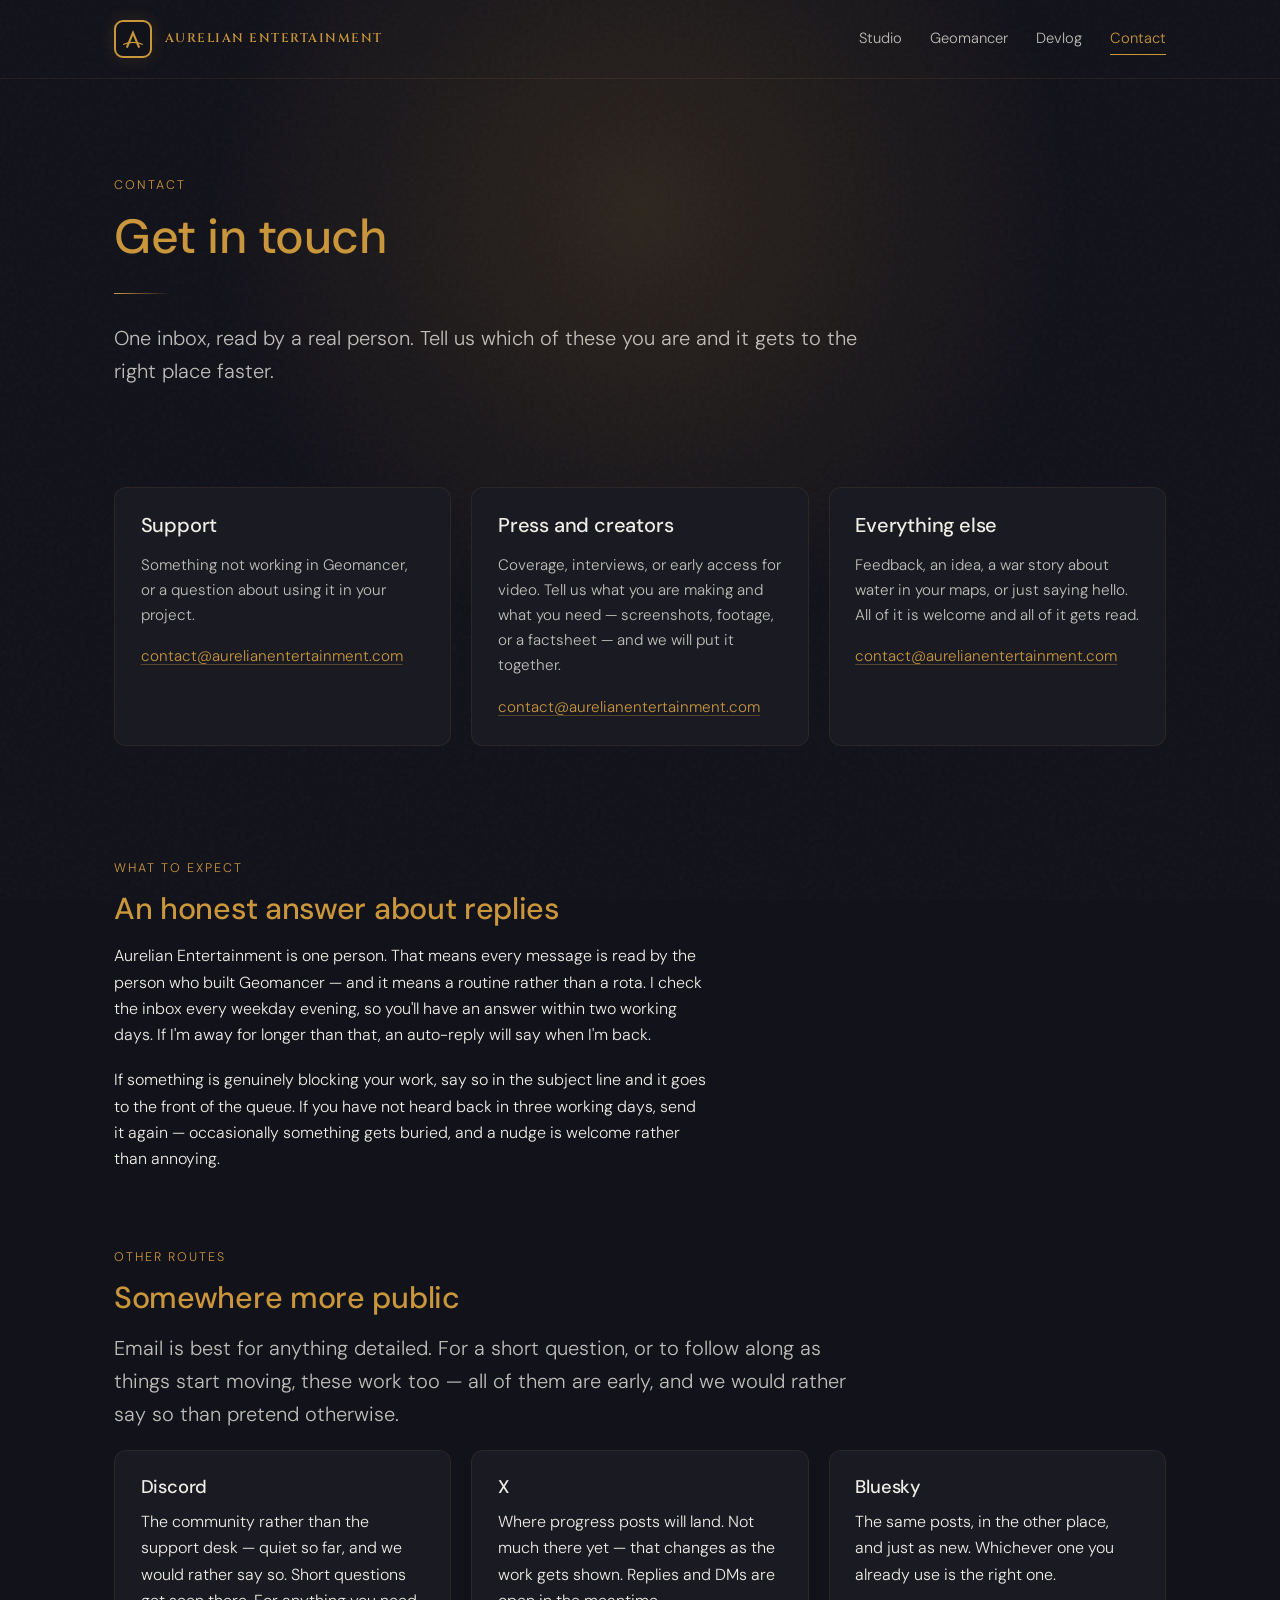
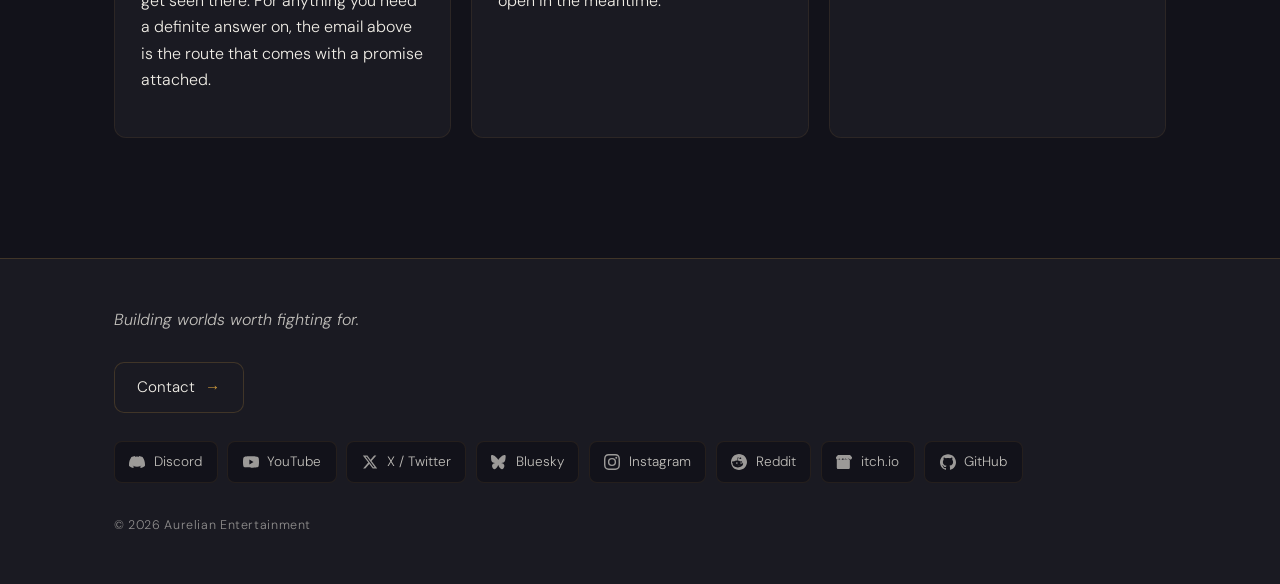
==== commit b1deeaa5: "Studio pages first: home, contact and the 404 page, with noindex coming-soon pages at /geomancer/ an" ====
--- a/contact/index.html
+++ b/contact/index.html
@@ -3,14 +3,14 @@
 <head>
     <meta charset="UTF-8">
     <meta name="viewport" content="width=device-width, initial-scale=1.0">
-    <title>Contact — Pyraxis Entertainment</title>
-    <meta name="description" content="Support for Geomancer, press and creator enquiries, or anything else. One inbox, read by the person who wrote the code — and an honest answer about reply times.">
-    <link rel="canonical" href="https://pyraxisentertainment.com/contact/">
-    <meta property="og:title" content="Contact — Pyraxis Entertainment">
+    <title>Contact — Aurelian Entertainment</title>
+    <meta name="description" content="Support for Geomancer, press and creator enquiries, or anything else. One inbox, read by the person who built it — and an honest answer about reply times.">
+    <link rel="canonical" href="https://aurelianentertainment.com/contact/">
+    <meta property="og:title" content="Contact — Aurelian Entertainment">
     <meta property="og:description" content="Support, press and creator enquiries, or anything else. One inbox, read by a real person.">
-    <meta property="og:url" content="https://pyraxisentertainment.com/contact/">
+    <meta property="og:url" content="https://aurelianentertainment.com/contact/">
     <meta property="og:type" content="website">
-    <meta property="og:image" content="https://pyraxisentertainment.com/assets/og-image.jpg">
+    <meta property="og:image" content="https://aurelianentertainment.com/assets/og-image.jpg">
     <meta property="og:image:alt" content="Aerial view of an island in Unreal Engine: ocean, lakes and winding rivers, shorelines shaded by shallow-water materials.">
     <meta name="twitter:card" content="summary_large_image">
     <meta name="theme-color" content="#12121A">
@@ -28,8 +28,8 @@
     <header class="site-header">
         <div class="wrap">
             <a class="brand" href="../">
-                <span class="brand-mark" aria-hidden="true">P</span>
-                <span class="brand-name">Pyraxis Entertainment</span>
+                <span class="brand-mark" aria-hidden="true"><svg viewBox="0 -5.333 100 100" focusable="false"><path d="M17.608,82.191 L50,3.525 L82.392,82.191 L73.608,85.809 L50,28.475 L26.392,85.809 Z"/><path d="M3.985,67.715 Q50,47.264 96.015,67.715 L93.985,72.285 Q50,52.736 6.015,72.285 Z"/></svg></span>
+                <span class="brand-name">Aurelian Entertainment</span>
             </a>
             <nav class="site-nav" aria-label="Primary">
                 <a href="../">Studio</a>
@@ -55,23 +55,23 @@
                 <ul class="feature-list">
                     <li class="card">
                         <h2>Support</h2>
-                        <p>Something not working in Geomancer, or a question about using it in your project. There is a <a href="../geomancer/docs/#bug-report">short bug-report template</a> in the documentation — filling it in saves a round trip.</p>
+                        <p>Something not working in Geomancer, or a question about using it in your project.</p>
                         <p class="contact-route">
-                            <a href="mailto:contact@pyraxisentertainment.com?subject=Support%3A%20">contact@pyraxisentertainment.com</a>
+                            <a href="mailto:contact@aurelianentertainment.com?subject=Support%3A%20">contact@aurelianentertainment.com</a>
                         </p>
                     </li>
                     <li class="card">
                         <h2>Press and creators</h2>
                         <p>Coverage, interviews, or early access for video. Tell us what you are making and what you need — screenshots, footage, or a factsheet — and we will put it together.</p>
                         <p class="contact-route">
-                            <a href="mailto:contact@pyraxisentertainment.com?subject=Press%3A%20">contact@pyraxisentertainment.com</a>
+                            <a href="mailto:contact@aurelianentertainment.com?subject=Press%3A%20">contact@aurelianentertainment.com</a>
                         </p>
                     </li>
                     <li class="card">
                         <h2>Everything else</h2>
                         <p>Feedback, an idea, a war story about water in your maps, or just saying hello. All of it is welcome and all of it gets read.</p>
                         <p class="contact-route">
-                            <a href="mailto:contact@pyraxisentertainment.com?subject=Hello%3A%20">contact@pyraxisentertainment.com</a>
+                            <a href="mailto:contact@aurelianentertainment.com?subject=Hello%3A%20">contact@aurelianentertainment.com</a>
                         </p>
                     </li>
                 </ul>
@@ -83,8 +83,8 @@
                 <p class="eyebrow">What to expect</p>
                 <h2>An honest answer about replies</h2>
                 <div class="prose">
-                    <p>Pyraxis is one person. That means every message is read by the person who wrote the code — and it means a routine rather than a rota. I check the inbox every weekday evening, so you'll have an answer within one working day.</p>
-                    <p>If something is genuinely blocking your work, say so in the subject line and it goes to the front of the queue. If you have not heard back in two working days, send it again — occasionally something gets buried, and a nudge is welcome rather than annoying.</p>
+                    <p>Aurelian Entertainment is one person. That means every message is read by the person who built Geomancer — and it means a routine rather than a rota. I check the inbox every weekday evening, so you'll have an answer within two working days. If I'm away for longer than that, an auto-reply will say when I'm back.</p>
+                    <p>If something is genuinely blocking your work, say so in the subject line and it goes to the front of the queue. If you have not heard back in three working days, send it again — occasionally something gets buried, and a nudge is welcome rather than annoying.</p>
                 </div>
             </div>
         </section>
@@ -100,11 +100,11 @@
                         <h3>Discord</h3>
                         <p>The community rather than the support desk — quiet so far, and we would rather say so. Short questions get seen there. For anything you need a definite answer on, the email above is the route that comes with a promise attached.</p>
                     </a>
-                    <a class="card" href="https://x.com/PyraxisGames" target="_blank" rel="noopener noreferrer">
+                    <a class="card" href="https://x.com/AurelianWorlds" target="_blank" rel="noopener noreferrer">
                         <h3>X</h3>
                         <p>Where progress posts will land. Not much there yet — that changes as the work gets shown. Replies and DMs are open in the meantime.</p>
                     </a>
-                    <a class="card" href="https://bsky.app/profile/pyraxisgames.bsky.social" target="_blank" rel="noopener noreferrer">
+                    <a class="card" href="https://bsky.app/profile/did:plc:4cs7oyl7snszudhkhuoy5h4x" target="_blank" rel="noopener noreferrer">
                         <h3>Bluesky</h3>
                         <p>The same posts, in the other place, and just as new. Whichever one you already use is the right one.</p>
                     </a>
@@ -124,19 +124,19 @@
                     <svg viewBox="0 0 24 24" aria-hidden="true"><path d="M20.317 4.37a19.791 19.791 0 0 0-4.885-1.515.074.074 0 0 0-.079.037c-.21.375-.444.864-.608 1.25a18.27 18.27 0 0 0-5.487 0 12.64 12.64 0 0 0-.617-1.25.077.077 0 0 0-.079-.037A19.736 19.736 0 0 0 3.677 4.37a.07.07 0 0 0-.032.027C.533 9.046-.32 13.58.099 18.057a.082.082 0 0 0 .031.057 19.9 19.9 0 0 0 5.993 3.03.078.078 0 0 0 .084-.028 14.09 14.09 0 0 0 1.226-1.994.076.076 0 0 0-.041-.106 13.107 13.107 0 0 1-1.872-.892.077.077 0 0 1-.008-.128 10.2 10.2 0 0 0 .372-.292.074.074 0 0 1 .077-.01c3.928 1.793 8.18 1.793 12.062 0a.074.074 0 0 1 .078.01c.12.098.246.198.373.292a.077.077 0 0 1-.006.127 12.299 12.299 0 0 1-1.873.892.077.077 0 0 0-.041.107c.36.698.772 1.362 1.225 1.993a.076.076 0 0 0 .084.028 19.839 19.839 0 0 0 6.002-3.03.077.077 0 0 0 .032-.054c.5-5.177-.838-9.674-3.549-13.66a.061.061 0 0 0-.031-.03z"/></svg>
                     <span>Discord</span>
                 </a>
-                <a href="https://youtube.com/@PyraxisGames" target="_blank" rel="noopener noreferrer">
+                <a href="https://youtube.com/@AurelianWorlds" target="_blank" rel="noopener noreferrer">
                     <svg viewBox="0 0 24 24" aria-hidden="true"><path d="M23.498 6.186a3.016 3.016 0 0 0-2.122-2.136C19.505 3.545 12 3.545 12 3.545s-7.505 0-9.377.505A3.017 3.017 0 0 0 .502 6.186C0 8.07 0 12 0 12s0 3.93.502 5.814a3.016 3.016 0 0 0 2.122 2.136c1.871.505 9.376.505 9.376.505s7.505 0 9.377-.505a3.015 3.015 0 0 0 2.122-2.136C24 15.93 24 12 24 12s0-3.93-.502-5.814zM9.545 15.568V8.432L15.818 12l-6.273 3.568z"/></svg>
                     <span>YouTube</span>
                 </a>
-                <a href="https://x.com/PyraxisGames" target="_blank" rel="noopener noreferrer">
+                <a href="https://x.com/AurelianWorlds" target="_blank" rel="noopener noreferrer">
                     <svg viewBox="0 0 24 24" aria-hidden="true"><path d="M18.244 2.25h3.308l-7.227 8.26 8.502 11.24H16.17l-5.214-6.817L4.99 21.75H1.68l7.73-8.835L1.254 2.25H8.08l4.713 6.231zm-1.161 17.52h1.833L7.084 4.126H5.117z"/></svg>
                     <span>X / Twitter</span>
                 </a>
-                <a href="https://bsky.app/profile/pyraxisgames.bsky.social" target="_blank" rel="noopener noreferrer">
+                <a href="https://bsky.app/profile/did:plc:4cs7oyl7snszudhkhuoy5h4x" target="_blank" rel="noopener noreferrer">
                     <svg viewBox="0 0 24 24" aria-hidden="true"><path d="M12 10.8c-1.087-2.114-4.046-6.053-6.798-7.995C2.566.944 1.561 1.266.902 1.565.139 1.908 0 3.08 0 3.768c0 .69.378 5.65.624 6.479.785 2.627 3.6 3.497 6.212 3.252-3.953.564-7.15 2.702-4.037 8.009C5.098 24.49 7.582 22.27 9.377 19.5c.818-1.263 1.199-2.632 1.44-3.318.241.686.621 2.055 1.44 3.318 1.795 2.77 4.28 4.99 6.578 2.008 3.112-5.307-.084-7.445-4.037-8.009 2.612.245 5.427-.625 6.212-3.252C21.622 9.418 22 4.458 22 3.768c0-.69-.139-1.86-.902-2.203-.659-.299-1.664-.621-4.3 1.24C14.046 4.747 11.087 8.686 10 10.8h2z"/></svg>
                     <span>Bluesky</span>
                 </a>
-                <a href="https://instagram.com/pyraxis_games" target="_blank" rel="noopener noreferrer">
+                <a href="https://instagram.com/aurelianworlds" target="_blank" rel="noopener noreferrer">
                     <svg viewBox="0 0 24 24" aria-hidden="true"><path d="M12 2.163c3.204 0 3.584.012 4.85.07 3.252.148 4.771 1.691 4.919 4.919.058 1.265.069 1.645.069 4.849 0 3.205-.012 3.584-.069 4.849-.149 3.225-1.664 4.771-4.919 4.919-1.266.058-1.644.07-4.85.07-3.204 0-3.584-.012-4.849-.07-3.26-.149-4.771-1.699-4.919-4.92-.058-1.265-.07-1.644-.07-4.849 0-3.204.013-3.583.07-4.849.149-3.227 1.664-4.771 4.919-4.919 1.266-.057 1.645-.069 4.849-.069zM12 0C8.741 0 8.333.014 7.053.072 2.695.272.273 2.69.073 7.052.014 8.333 0 8.741 0 12c0 3.259.014 3.668.072 4.948.2 4.358 2.618 6.78 6.98 6.98C8.333 23.986 8.741 24 12 24c3.259 0 3.668-.014 4.948-.072 4.354-.2 6.782-2.618 6.979-6.98.059-1.28.073-1.689.073-4.948 0-3.259-.014-3.667-.072-4.947-.196-4.354-2.617-6.78-6.979-6.98C15.668.014 15.259 0 12 0zm0 5.838a6.162 6.162 0 1 0 0 12.324 6.162 6.162 0 0 0 0-12.324zM12 16a4 4 0 1 1 0-8 4 4 0 0 1 0 8zm6.406-11.845a1.44 1.44 0 1 0 0 2.881 1.44 1.44 0 0 0 0-2.881z"/></svg>
                     <span>Instagram</span>
                 </a>
@@ -153,7 +153,7 @@
                     <span>GitHub</span>
                 </a>
             </nav>
-            <p class="footer-legal">&copy; 2026 Pyraxis Entertainment</p>
+            <p class="footer-legal">&copy; 2026 Aurelian Entertainment</p>
         </div>
     </footer>
 </body>
--- a/assets/site.css
+++ b/assets/site.css
@@ -1,5 +1,5 @@
 /* ==========================================================================
-   Pyraxis Entertainment — site styles
+   Aurelian Entertainment — site styles
    Plain CSS. No framework, no build step, no dependencies.
 
    Tokens inherited from the original one-page site rather than re-derived,
@@ -57,15 +57,16 @@
    Google on page load. Self-hosting does not reduce a risk so much as make a
    statement we already make completely true.
 
-   LICENCE: DM Sans and Michroma are both SIL Open Font Licence 1.1, which
+   LICENCE: DM Sans and Cinzel are both SIL Open Font Licence 1.1, which
    permits this. Recorded in README.md, as Rule 2 requires of anything
    vendored — if you add a font, add it there too.
 
    DM Sans ships as a VARIABLE font, so one file covers the whole 300-500
-   range per style. Six files, 145 KB, replacing four network round trips to
-   a third party on every page. The latin / latin-ext split and its
-   unicode-range values are Google's own, kept so a browser still downloads
-   only the subset a page actually needs.
+   range per style. Cinzel is vendored at the one weight the wordmark uses,
+   600. Six files, 136 KB, replacing four network round trips to a third
+   party on every page. The latin / latin-ext split and its unicode-range
+   values are Google's own, kept so a browser still downloads only the
+   subset a page actually needs.
    -------------------------------------------------------------------------- */
 
 @font-face {
@@ -105,21 +106,21 @@
 }
 
 @font-face {
-    font-family: 'Michroma';
+    font-family: 'Cinzel';
     font-style: normal;
-    font-weight: 400;
+    font-weight: 600;
     font-display: swap;
-    src: url('fonts/michroma-normal-latin.woff2') format('woff2');
+    src: url('fonts/cinzel-600-latin.woff2') format('woff2');
     unicode-range: U+0000-00FF, U+0131, U+0152-0153, U+02BB-02BC, U+02C6, U+02DA, U+02DC, U+0304, U+0308, U+0329, U+2000-206F, U+20AC, U+2122, U+2191, U+2193, U+2212, U+2215, U+FEFF, U+FFFD;
 }
 
 @font-face {
-    font-family: 'Michroma';
+    font-family: 'Cinzel';
     font-style: normal;
-    font-weight: 400;
+    font-weight: 600;
     font-display: swap;
-    src: url('fonts/michroma-normal-latin-ext.woff2') format('woff2');
-    unicode-range: U+0100-02BA, U+02BD-02C5, U+02C7-02CC, U+02CE-02D7, U+02DD-02FF, U+0304, U+0308, U+0329, U+1D00-1DBF, U+1E00-1E9F, U+1EF2-1EFF, U+2020, U+20A0-20AB, U+20AD-20C0, U+2113, U+2C60-2C7F, U+A720-A7FF;
+    src: url('fonts/cinzel-600-latin-ext.woff2') format('woff2');
+    unicode-range: U+0100-02BA, U+02BD-02C5, U+02C7-02CC, U+02CE-02D7, U+02DD-02FF, U+0304, U+0308, U+0329, U+1D00-1DBF, U+1E00-1E9F, U+1EF2-1EFF, U+2020, U+20A0-20AB, U+20AD-20C4, U+2113, U+2C60-2C7F, U+A720-A7FF;
 }
 
 :root {
@@ -128,6 +129,8 @@
     --warm-gold: #C9963C;
     --crimson: #8B1E2F;
     --warm-white: #F0EDE6;
+    /* Warnings only — readable as text, 6.74:1 on Void. */
+    --danger: #E28079;
 
     --gold-glow: rgba(201, 150, 60, 0.15);
     --gold-glow-strong: rgba(201, 150, 60, 0.3);
@@ -253,6 +256,14 @@
     border-radius: 3px;
 }
 
+/* A focused button keeps its own corners. The 3px radius above is for plain
+   links, but a:focus-visible (0,1,1) outranks .btn's 10px (0,1,0), so every
+   button squared its corners under keyboard focus. This is (0,2,0), so it
+   wins wherever it sits. */
+.btn:focus-visible {
+    border-radius: 10px;
+}
+
 .skip-link {
     position: absolute;
     left: -9999px;
@@ -306,12 +317,16 @@
     display: flex;
     align-items: center;
     justify-content: center;
-    font-family: 'Michroma', sans-serif;
-    font-size: 0.95rem;
-    line-height: 1;
     color: var(--warm-gold);
     box-shadow: 0 0 18px var(--gold-glow);
     transition: box-shadow 0.3s ease;
+}
+
+.brand-mark svg {
+    display: block;
+    width: 22px;
+    height: 22px;
+    fill: currentColor;
 }
 
 @media (hover: hover) {
@@ -320,11 +335,12 @@
     }
 }
 
-/* Michroma is used for the wordmark ONLY, uppercase, 0.12–0.16em tracking. */
+/* Cinzel is used for the wordmark ONLY, uppercase, 0.10–0.14em tracking. */
 .brand-name {
-    font-family: 'Michroma', sans-serif;
-    font-size: 0.72rem;
-    letter-spacing: 0.14em;
+    font-family: 'Cinzel', serif;
+    font-weight: 600;
+    font-size: 0.78rem;
+    letter-spacing: 0.12em;
     text-transform: uppercase;
     color: var(--warm-gold);
 }
@@ -462,6 +478,32 @@
 
 .prose li::marker {
     color: var(--warm-gold);
+}
+
+/* --------------------------------------------------------------------------
+   Pre-purchase FAQ
+
+   Question and answer pairs. The global h3 carries no top margin — card
+   titles sit flush against their card's padding — so consecutive pairs would
+   run together without this.
+
+   NO ACCORDION, and this is not a style preference: a collapsed answer is
+   not reliably indexed, and the whole reason this section exists is to be
+   indexed. Fab removed its Questions tab, so this is the replacement on a
+   surface we control. It stays open, it stays plain HTML, and the FAQPage
+   JSON-LD on the page mirrors this text exactly.
+   -------------------------------------------------------------------------- */
+
+.faq h3 {
+    margin-top: 2.5rem;
+}
+
+.faq h3:first-child {
+    margin-top: 0;
+}
+
+.faq p:last-child {
+    margin-bottom: 0;
 }
 
 /* --------------------------------------------------------------------------
@@ -526,18 +568,19 @@
     box-shadow: 0 0 30px var(--gold-glow), 0 0 60px rgba(201, 150, 60, 0.06);
 }
 
-.hero-mark span {
-    font-family: 'Michroma', sans-serif;
-    font-size: 1.9rem;
-    line-height: 1;
-    color: var(--warm-gold);
-}
-
-/* The full wordmark, Michroma, wordmark-only use. */
+.hero-mark svg {
+    display: block;
+    width: 44px;
+    height: 44px;
+    fill: var(--warm-gold);
+}
+
+/* The full wordmark, Cinzel, wordmark-only use. */
 .wordmark {
-    font-family: 'Michroma', sans-serif;
-    font-size: clamp(1rem, 3.4vw, 1.6rem);
-    letter-spacing: 0.14em;
+    font-family: 'Cinzel', serif;
+    font-weight: 600;
+    font-size: clamp(1.05rem, 3.6vw, 1.7rem);
+    letter-spacing: 0.12em;
     text-transform: uppercase;
     color: var(--warm-gold);
     line-height: 1.45;
@@ -596,26 +639,42 @@
     transition: transform 0.3s ease;
 }
 
-/* Crimson call-to-action.
+/* The buy button: Warm Gold, the page's one action, one per page. The class
+   names the job, not the colour.
    RESERVED — deliberately unused at v1. This is the "View on Fab" button for
    the moment the Geomancer listing goes live. Geomancer has no store page
    yet, so the page states that in a sentence rather than offering a button
-   that goes nowhere. Do not delete this as dead code: it is the one
-   sanctioned Crimson use on the site. */
-.cta-crimson {
-    background: var(--crimson);
-    border-color: var(--crimson);
-    color: var(--warm-white);
-}
-
-/* Gated like every other hover rule even though .cta-crimson is not in use
+   that goes nowhere. Do not delete this as dead code. Void on Warm Gold is
+   7.02:1. */
+.cta-buy {
+    background: var(--warm-gold);
+    border-color: var(--warm-gold);
+    color: var(--void);
+    font-weight: 500;
+}
+
+/* .btn-arrow is Warm Gold, which would vanish on this button. */
+.cta-buy .btn-arrow {
+    color: inherit;
+}
+
+/* Gated like every other hover rule even though .cta-buy is not in use
    yet — guarding it now means the View on Fab button arrives already
    correct on a phone, rather than depending on someone remembering. */
 @media (hover: hover) {
-    .cta-crimson:hover {
-        border-color: var(--crimson);
-        box-shadow: 0 4px 22px rgba(139, 30, 47, 0.35);
-    }
+    .cta-buy:hover {
+        border-color: var(--warm-gold);
+        box-shadow: 0 4px 22px rgba(201, 150, 60, 0.35);
+    }
+}
+
+/* The site's focus ring is Warm Gold, which would read as part of a gold
+   button. This one is Warm White, offset onto the background behind the
+   button (15.9:1 on Void, 14.8:1 on Charcoal), and declared in full so it
+   stays off the gold if the site-wide ring ever changes. */
+.cta-buy:focus-visible {
+    outline: 2px solid var(--warm-white);
+    outline-offset: 3px;
 }
 
 /* --------------------------------------------------------------------------
@@ -735,6 +794,15 @@
     background: var(--charcoal);
 }
 
+/* Caps a figure at its image's native width, centred, so a small capture is
+   not stretched to the column. One user today: the water guide's panel crop,
+   532 px wide. Take the class off that figure when the cleaner, larger
+   capture lands. */
+.figure-native {
+    max-width: 532px;
+    margin-inline: auto;
+}
+
 figcaption {
     margin-top: 0.75rem;
     font-size: 0.85rem;
@@ -786,7 +854,8 @@
 /* --------------------------------------------------------------------------
    Pending / placeholder blocks
    These are deliberately loud. Nothing carrying one of these may ship.
-   Crimson is the alert colour in the brand palette; this is that use.
+   Crimson here is decoration, as everywhere in the palette; warnings on a
+   page that ships use --danger (.callout--warn).
    -------------------------------------------------------------------------- */
 
 .pending {
@@ -1243,8 +1312,9 @@
         margin-left: 0;
     }
 
-    /* At 390 the wordmark wraps to two lines, and 1.45 leading made the two
-       halves read as two separate things rather than one name. */
+    /* Below about 337px (320px phones) the wordmark wraps to two lines, and
+       1.45 leading made the two halves read as two separate things rather
+       than one name. */
     .wordmark {
         line-height: 1.25;
     }
@@ -1603,8 +1673,8 @@
 }
 
 .callout--warn {
-    border-left-color: var(--crimson);
-    background: rgba(139, 30, 47, 0.06);
+    border-left-color: var(--danger);
+    background: rgba(226, 128, 121, 0.06);
 }
 
 .callout--warn .callout-label {
@@ -1613,7 +1683,7 @@
 
 .callout--warn .callout-label::before {
     content: '\25C6';
-    color: var(--crimson);
+    color: var(--danger);
     margin-right: 0.5rem;
 }
 
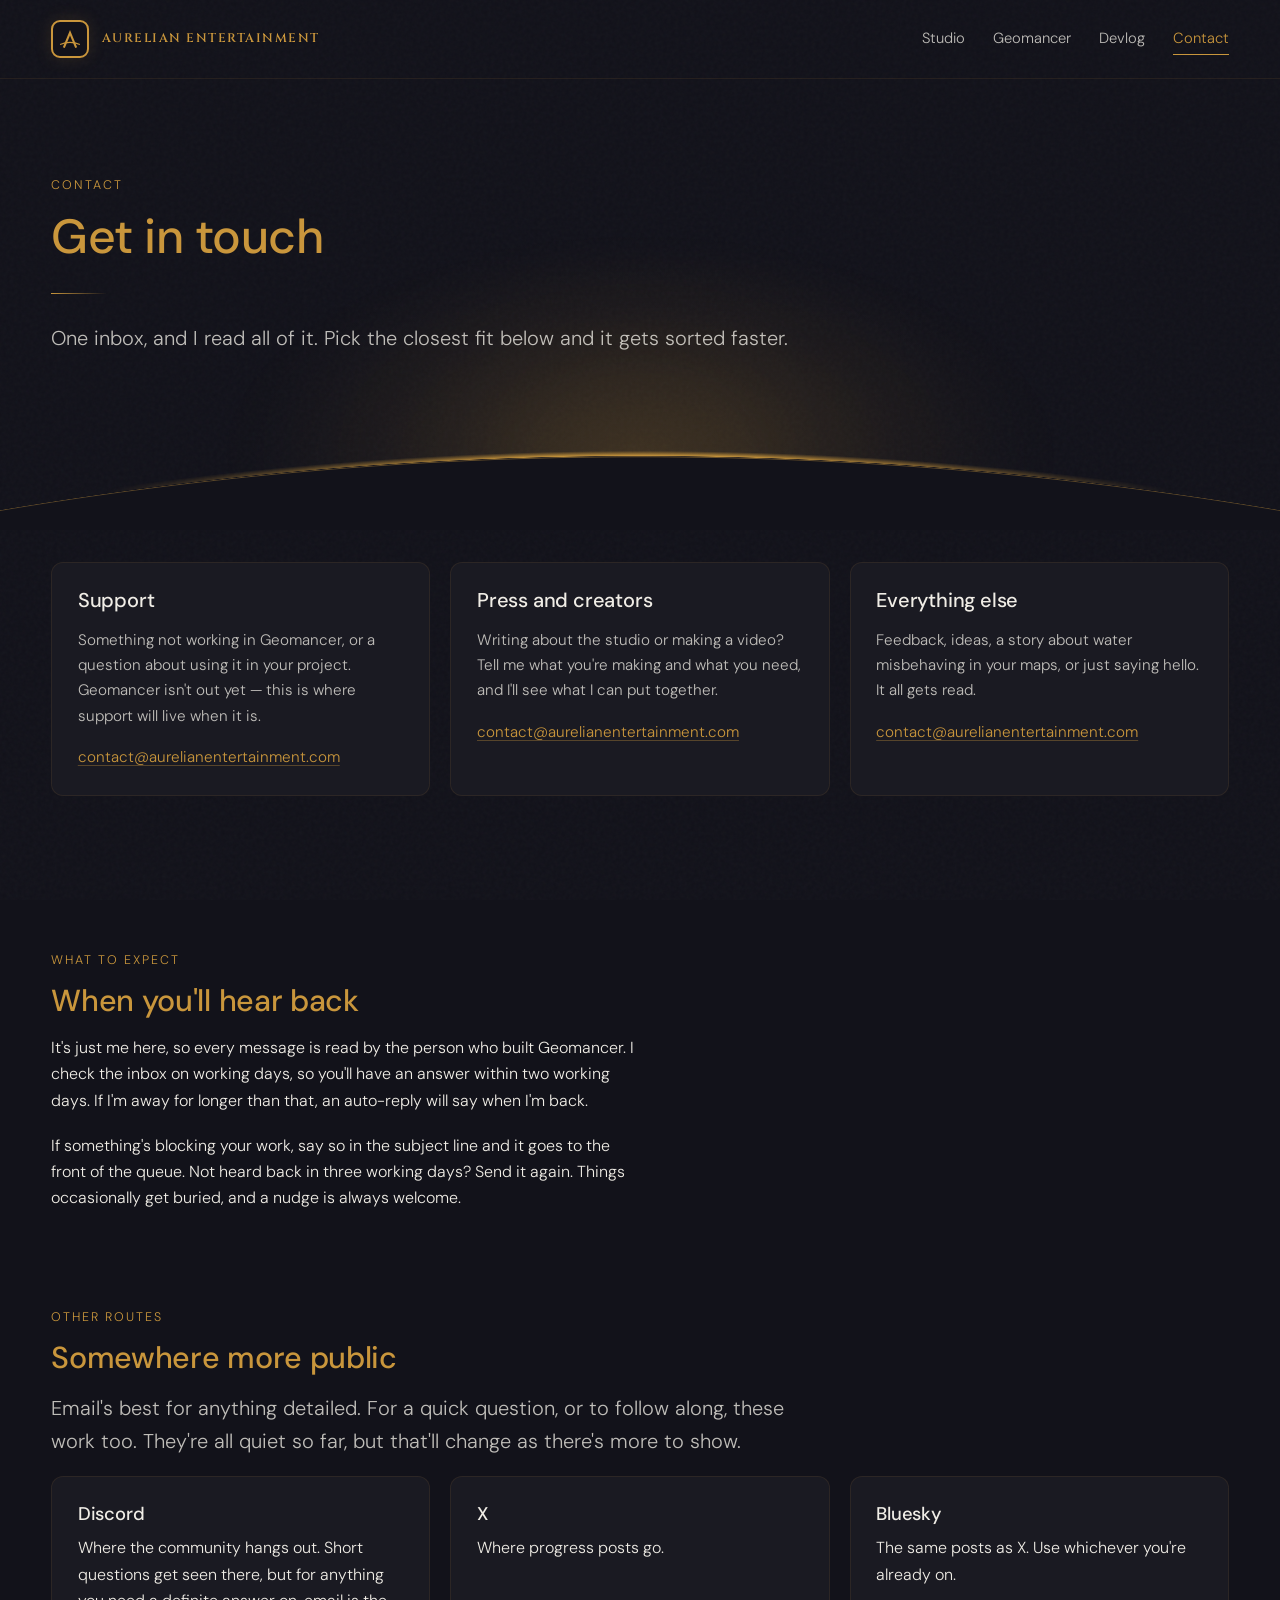
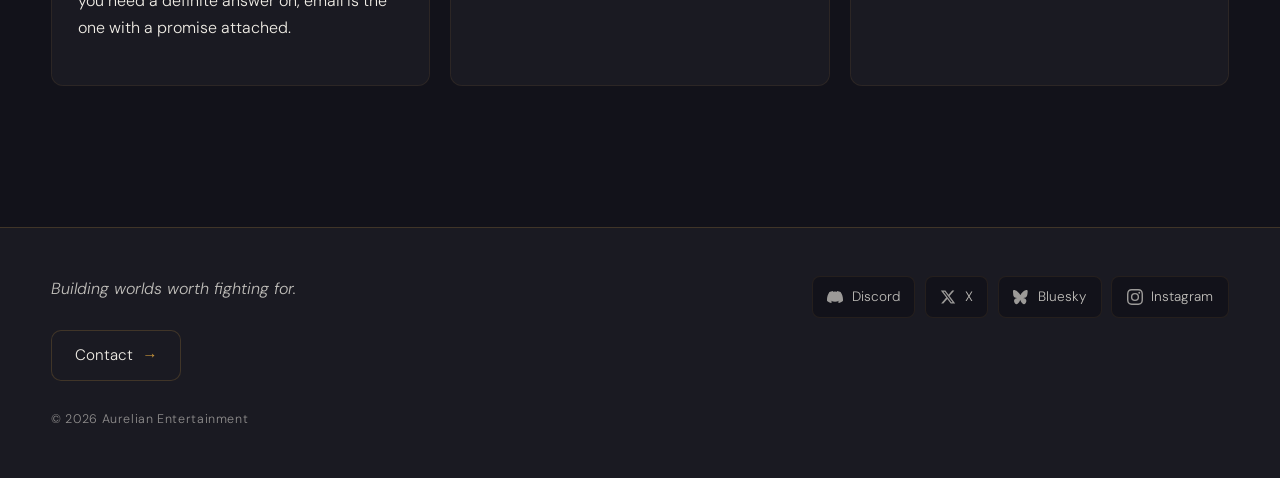
==== commit 270495b1: "Copy pass, in the first person: the hero line, "It's just me, for now", the AI line last after its l" ====
--- a/contact/index.html
+++ b/contact/index.html
@@ -1,17 +1,20 @@
 <!DOCTYPE html>
-<html lang="en">
+<html lang="en-GB">
 <head>
     <meta charset="UTF-8">
     <meta name="viewport" content="width=device-width, initial-scale=1.0">
     <title>Contact — Aurelian Entertainment</title>
-    <meta name="description" content="Support for Geomancer, press and creator enquiries, or anything else. One inbox, read by the person who built it — and an honest answer about reply times.">
+    <meta name="description" content="Support for Geomancer, press and creator enquiries, or anything else. One inbox, read by the person who built it.">
     <link rel="canonical" href="https://aurelianentertainment.com/contact/">
     <meta property="og:title" content="Contact — Aurelian Entertainment">
     <meta property="og:description" content="Support, press and creator enquiries, or anything else. One inbox, read by a real person.">
     <meta property="og:url" content="https://aurelianentertainment.com/contact/">
     <meta property="og:type" content="website">
-    <meta property="og:image" content="https://aurelianentertainment.com/assets/og-image.jpg">
-    <meta property="og:image:alt" content="Aerial view of an island in Unreal Engine: ocean, lakes and winding rivers, shorelines shaded by shallow-water materials.">
+    <meta property="og:site_name" content="Aurelian Entertainment">
+    <meta property="og:image" content="https://aurelianentertainment.com/assets/og-studio.jpg">
+    <meta property="og:image:width" content="1200">
+    <meta property="og:image:height" content="630">
+    <meta property="og:image:alt" content="The Aurelian Entertainment logo, a gold A over a curved horizon, with the tagline: Building worlds worth fighting for.">
     <meta name="twitter:card" content="summary_large_image">
     <meta name="theme-color" content="#12121A">
     <link rel="icon" type="image/svg+xml" href="../favicon.svg">
@@ -46,7 +49,7 @@
                 <p class="eyebrow">Contact</p>
                 <h1>Get in touch</h1>
                 <hr class="rule">
-                <p class="lede">One inbox, read by a real person. Tell us which of these you are and it gets to the right place faster.</p>
+                <p class="lede">One inbox, and I read all of it. Pick the closest fit below and it gets sorted faster.</p>
             </div>
         </section>
 
@@ -55,21 +58,21 @@
                 <ul class="feature-list">
                     <li class="card">
                         <h2>Support</h2>
-                        <p>Something not working in Geomancer, or a question about using it in your project.</p>
+                        <p>Something not working in Geomancer, or a question about using it in your project. Geomancer isn't out yet — this is where support will live when it is.</p>
                         <p class="contact-route">
                             <a href="mailto:contact@aurelianentertainment.com?subject=Support%3A%20">contact@aurelianentertainment.com</a>
                         </p>
                     </li>
                     <li class="card">
                         <h2>Press and creators</h2>
-                        <p>Coverage, interviews, or early access for video. Tell us what you are making and what you need — screenshots, footage, or a factsheet — and we will put it together.</p>
+                        <p>Writing about the studio or making a video? Tell me what you're making and what you need, and I'll see what I can put together.</p>
                         <p class="contact-route">
                             <a href="mailto:contact@aurelianentertainment.com?subject=Press%3A%20">contact@aurelianentertainment.com</a>
                         </p>
                     </li>
                     <li class="card">
                         <h2>Everything else</h2>
-                        <p>Feedback, an idea, a war story about water in your maps, or just saying hello. All of it is welcome and all of it gets read.</p>
+                        <p>Feedback, ideas, a story about water misbehaving in your maps, or just saying hello. It all gets read.</p>
                         <p class="contact-route">
                             <a href="mailto:contact@aurelianentertainment.com?subject=Hello%3A%20">contact@aurelianentertainment.com</a>
                         </p>
@@ -81,32 +84,32 @@
         <section>
             <div class="wrap">
                 <p class="eyebrow">What to expect</p>
-                <h2>An honest answer about replies</h2>
+                <h2>When you'll hear back</h2>
                 <div class="prose">
-                    <p>Aurelian Entertainment is one person. That means every message is read by the person who built Geomancer — and it means a routine rather than a rota. I check the inbox every weekday evening, so you'll have an answer within two working days. If I'm away for longer than that, an auto-reply will say when I'm back.</p>
-                    <p>If something is genuinely blocking your work, say so in the subject line and it goes to the front of the queue. If you have not heard back in three working days, send it again — occasionally something gets buried, and a nudge is welcome rather than annoying.</p>
+                    <p>It's just me here, so every message is read by the person who built Geomancer. I check the inbox on working days, so you'll have an answer within two working days. If I'm away for longer than that, an auto-reply will say when I'm back.</p>
+                    <p>If something's blocking your work, say so in the subject line and it goes to the front of the queue. Not heard back in three working days? Send it again. Things occasionally get buried, and a nudge is always welcome.</p>
                 </div>
             </div>
         </section>
 
-        <section class="section-flush">
+        <section class="section-flush" id="follow">
             <div class="wrap">
                 <p class="eyebrow">Other routes</p>
                 <h2>Somewhere more public</h2>
-                <p class="lede">Email is best for anything detailed. For a short question, or to follow along as things start moving, these work too — all of them are early, and we would rather say so than pretend otherwise.</p>
+                <p class="lede">Email's best for anything detailed. For a quick question, or to follow along, these work too. They're all quiet so far, but that'll change as there's more to show.</p>
 
                 <div class="card-grid">
                     <a class="card" href="https://discord.gg/krRfyV6c7s" target="_blank" rel="noopener noreferrer">
                         <h3>Discord</h3>
-                        <p>The community rather than the support desk — quiet so far, and we would rather say so. Short questions get seen there. For anything you need a definite answer on, the email above is the route that comes with a promise attached.</p>
+                        <p>Where the community hangs out. Short questions get seen there, but for anything you need a definite answer on, email is the one with a promise attached.</p>
                     </a>
                     <a class="card" href="https://x.com/AurelianWorlds" target="_blank" rel="noopener noreferrer">
                         <h3>X</h3>
-                        <p>Where progress posts will land. Not much there yet — that changes as the work gets shown. Replies and DMs are open in the meantime.</p>
+                        <p>Where progress posts go.</p>
                     </a>
                     <a class="card" href="https://bsky.app/profile/did:plc:4cs7oyl7snszudhkhuoy5h4x" target="_blank" rel="noopener noreferrer">
                         <h3>Bluesky</h3>
-                        <p>The same posts, in the other place, and just as new. Whichever one you already use is the right one.</p>
+                        <p>The same posts as X. Use whichever you're already on.</p>
                     </a>
                 </div>
             </div>
@@ -124,13 +127,9 @@
                     <svg viewBox="0 0 24 24" aria-hidden="true"><path d="M20.317 4.37a19.791 19.791 0 0 0-4.885-1.515.074.074 0 0 0-.079.037c-.21.375-.444.864-.608 1.25a18.27 18.27 0 0 0-5.487 0 12.64 12.64 0 0 0-.617-1.25.077.077 0 0 0-.079-.037A19.736 19.736 0 0 0 3.677 4.37a.07.07 0 0 0-.032.027C.533 9.046-.32 13.58.099 18.057a.082.082 0 0 0 .031.057 19.9 19.9 0 0 0 5.993 3.03.078.078 0 0 0 .084-.028 14.09 14.09 0 0 0 1.226-1.994.076.076 0 0 0-.041-.106 13.107 13.107 0 0 1-1.872-.892.077.077 0 0 1-.008-.128 10.2 10.2 0 0 0 .372-.292.074.074 0 0 1 .077-.01c3.928 1.793 8.18 1.793 12.062 0a.074.074 0 0 1 .078.01c.12.098.246.198.373.292a.077.077 0 0 1-.006.127 12.299 12.299 0 0 1-1.873.892.077.077 0 0 0-.041.107c.36.698.772 1.362 1.225 1.993a.076.076 0 0 0 .084.028 19.839 19.839 0 0 0 6.002-3.03.077.077 0 0 0 .032-.054c.5-5.177-.838-9.674-3.549-13.66a.061.061 0 0 0-.031-.03z"/></svg>
                     <span>Discord</span>
                 </a>
-                <a href="https://youtube.com/@AurelianWorlds" target="_blank" rel="noopener noreferrer">
-                    <svg viewBox="0 0 24 24" aria-hidden="true"><path d="M23.498 6.186a3.016 3.016 0 0 0-2.122-2.136C19.505 3.545 12 3.545 12 3.545s-7.505 0-9.377.505A3.017 3.017 0 0 0 .502 6.186C0 8.07 0 12 0 12s0 3.93.502 5.814a3.016 3.016 0 0 0 2.122 2.136c1.871.505 9.376.505 9.376.505s7.505 0 9.377-.505a3.015 3.015 0 0 0 2.122-2.136C24 15.93 24 12 24 12s0-3.93-.502-5.814zM9.545 15.568V8.432L15.818 12l-6.273 3.568z"/></svg>
-                    <span>YouTube</span>
-                </a>
                 <a href="https://x.com/AurelianWorlds" target="_blank" rel="noopener noreferrer">
                     <svg viewBox="0 0 24 24" aria-hidden="true"><path d="M18.244 2.25h3.308l-7.227 8.26 8.502 11.24H16.17l-5.214-6.817L4.99 21.75H1.68l7.73-8.835L1.254 2.25H8.08l4.713 6.231zm-1.161 17.52h1.833L7.084 4.126H5.117z"/></svg>
-                    <span>X / Twitter</span>
+                    <span>X</span>
                 </a>
                 <a href="https://bsky.app/profile/did:plc:4cs7oyl7snszudhkhuoy5h4x" target="_blank" rel="noopener noreferrer">
                     <svg viewBox="0 0 24 24" aria-hidden="true"><path d="M12 10.8c-1.087-2.114-4.046-6.053-6.798-7.995C2.566.944 1.561 1.266.902 1.565.139 1.908 0 3.08 0 3.768c0 .69.378 5.65.624 6.479.785 2.627 3.6 3.497 6.212 3.252-3.953.564-7.15 2.702-4.037 8.009C5.098 24.49 7.582 22.27 9.377 19.5c.818-1.263 1.199-2.632 1.44-3.318.241.686.621 2.055 1.44 3.318 1.795 2.77 4.28 4.99 6.578 2.008 3.112-5.307-.084-7.445-4.037-8.009 2.612.245 5.427-.625 6.212-3.252C21.622 9.418 22 4.458 22 3.768c0-.69-.139-1.86-.902-2.203-.659-.299-1.664-.621-4.3 1.24C14.046 4.747 11.087 8.686 10 10.8h2z"/></svg>
@@ -140,18 +139,6 @@
                     <svg viewBox="0 0 24 24" aria-hidden="true"><path d="M12 2.163c3.204 0 3.584.012 4.85.07 3.252.148 4.771 1.691 4.919 4.919.058 1.265.069 1.645.069 4.849 0 3.205-.012 3.584-.069 4.849-.149 3.225-1.664 4.771-4.919 4.919-1.266.058-1.644.07-4.85.07-3.204 0-3.584-.012-4.849-.07-3.26-.149-4.771-1.699-4.919-4.92-.058-1.265-.07-1.644-.07-4.849 0-3.204.013-3.583.07-4.849.149-3.227 1.664-4.771 4.919-4.919 1.266-.057 1.645-.069 4.849-.069zM12 0C8.741 0 8.333.014 7.053.072 2.695.272.273 2.69.073 7.052.014 8.333 0 8.741 0 12c0 3.259.014 3.668.072 4.948.2 4.358 2.618 6.78 6.98 6.98C8.333 23.986 8.741 24 12 24c3.259 0 3.668-.014 4.948-.072 4.354-.2 6.782-2.618 6.979-6.98.059-1.28.073-1.689.073-4.948 0-3.259-.014-3.667-.072-4.947-.196-4.354-2.617-6.78-6.979-6.98C15.668.014 15.259 0 12 0zm0 5.838a6.162 6.162 0 1 0 0 12.324 6.162 6.162 0 0 0 0-12.324zM12 16a4 4 0 1 1 0-8 4 4 0 0 1 0 8zm6.406-11.845a1.44 1.44 0 1 0 0 2.881 1.44 1.44 0 0 0 0-2.881z"/></svg>
                     <span>Instagram</span>
                 </a>
-                <a href="https://reddit.com/r/PyraxisGames" target="_blank" rel="noopener noreferrer">
-                    <svg viewBox="0 0 24 24" aria-hidden="true"><path d="M12 0C5.373 0 0 5.373 0 12c0 6.627 5.373 12 12 12s12-5.373 12-12c0-6.627-5.373-12-12-12zm6.066 13.98c.028.195.043.393.043.594 0 3.03-3.527 5.49-7.874 5.49-4.348 0-7.875-2.46-7.875-5.49 0-.21.017-.416.05-.618A1.624 1.624 0 0 1 1.5 12.5c0-.907.735-1.641 1.641-1.641.43 0 .82.166 1.113.437 1.18-.853 2.814-1.395 4.621-1.455l.912-4.3a.34.34 0 0 1 .404-.265l3.038.639c.192-.393.584-.667 1.042-.667a1.169 1.169 0 1 1 0 2.337 1.17 1.17 0 0 1-1.149-.95l-2.72-.571-.813 3.832c1.773.072 3.37.614 4.529 1.455.293-.268.68-.433 1.107-.433.906 0 1.64.734 1.64 1.641 0 .56-.28 1.054-.707 1.35l.008.07zM8.834 12.5a1.169 1.169 0 1 0 0 2.337 1.169 1.169 0 0 0 0-2.337zm6.332 0a1.169 1.169 0 1 0 0 2.337 1.169 1.169 0 0 0 0-2.337zm-5.246 3.785c-.083-.083-.083-.218 0-.3.083-.084.218-.084.3 0 .585.585 1.536.814 1.78.814s1.195-.23 1.78-.814c.083-.084.218-.084.3 0 .084.082.084.217 0 .3-.694.695-1.702.934-2.08.934-.378 0-1.386-.24-2.08-.934z"/></svg>
-                    <span>Reddit</span>
-                </a>
-                <a href="https://pyraxisgames.itch.io" target="_blank" rel="noopener noreferrer">
-                    <svg viewBox="0 0 24 24" aria-hidden="true"><path d="M3.13 1.338C2.08 1.96.02 4.328 0 4.95v1.03c0 1.303.963 2.412 2.204 2.412 1.386 0 2.476-1.088 2.476-2.41 0 1.322 1.02 2.41 2.405 2.41 1.386 0 2.405-1.088 2.405-2.41 0 1.322 1.063 2.41 2.45 2.41h.12c1.386 0 2.45-1.088 2.45-2.41 0 1.322 1.02 2.41 2.405 2.41 1.385 0 2.405-1.088 2.405-2.41 0 1.322 1.09 2.41 2.476 2.41C22.037 8.392 24 7.283 24 5.98V4.95c-.02-.622-2.08-2.99-3.13-3.612H3.13zm9.12 5.694c-.283.453-.704.965-1.372 1.268-.46.21-.918.27-1.378.27-.86 0-1.432-.332-1.768-.558-.39.254-.942.558-1.768.558-.46 0-.92-.06-1.378-.27-.642-.29-1.07-.77-1.37-1.203-.15.36-.32.638-.52.878-.363.437-.863.79-1.506.96V20.5c0 .602.535 1.839 1.81 2.162h15.952c1.275-.323 1.81-1.56 1.81-2.162V8.935c-.643-.17-1.143-.523-1.506-.96-.2-.24-.37-.517-.52-.877-.3.432-.727.912-1.37 1.202-.457.21-.917.27-1.377.27-.826 0-1.378-.304-1.768-.558-.336.226-.908.558-1.768.558-.46 0-.918-.06-1.378-.27-.668-.303-1.09-.815-1.372-1.268zM7.17 11.36c.006.007 2.382 2.862 4.743 5.49L7.26 22.263h1.2l3.498-3.963 2.895 3.963h4.063l-4.98-6.758 4.568-5.144h-1.195l-4.01 4.51-2.58-3.513H7.17z"/></svg>
-                    <span>itch.io</span>
-                </a>
-                <a href="https://github.com/Pyraxis-Entertainment" target="_blank" rel="noopener noreferrer">
-                    <svg viewBox="0 0 24 24" aria-hidden="true"><path d="M12 .297c-6.63 0-12 5.373-12 12 0 5.303 3.438 9.8 8.205 11.385.6.113.82-.258.82-.577 0-.285-.01-1.04-.015-2.04-3.338.724-4.042-1.61-4.042-1.61C4.422 18.07 3.633 17.7 3.633 17.7c-1.087-.744.084-.729.084-.729 1.205.084 1.838 1.236 1.838 1.236 1.07 1.835 2.809 1.305 3.495.998.108-.776.417-1.305.76-1.605-2.665-.3-5.466-1.332-5.466-5.93 0-1.31.465-2.38 1.235-3.22-.135-.303-.54-1.523.105-3.176 0 0 1.005-.322 3.3 1.23.96-.267 1.98-.399 3-.405 1.02.006 2.04.138 3 .405 2.28-1.552 3.285-1.23 3.285-1.23.645 1.653.24 2.873.12 3.176.765.84 1.23 1.91 1.23 3.22 0 4.61-2.805 5.625-5.475 5.92.42.36.81 1.096.81 2.22 0 1.606-.015 2.896-.015 3.286 0 .315.21.69.825.57C20.565 22.092 24 17.592 24 12.297c0-6.627-5.373-12-12-12"/></svg>
-                    <span>GitHub</span>
-                </a>
             </nav>
             <p class="footer-legal">&copy; 2026 Aurelian Entertainment</p>
         </div>
--- a/assets/site.css
+++ b/assets/site.css
@@ -165,6 +165,10 @@
 html {
     scroll-behavior: smooth;
     -webkit-text-size-adjust: 100%;
+    /* Keeps body's overflow on body. With html left at visible, body's
+       overflow-x was handed to the viewport, body itself clipped nothing,
+       and the glow below (up to 160vw wide) widened every phone page. */
+    overflow-x: clip;
 }
 
 body {
@@ -177,7 +181,11 @@
     display: flex;
     flex-direction: column;
     position: relative;
+    /* The glow stops at body's edges. clip, not hidden: hidden would make
+       body a scroll container and break the docs' sticky rail. hidden
+       stays first as the fallback for browsers without clip. */
     overflow-x: hidden;
+    overflow-x: clip;
 }
 
 /* Subtle noise texture overlay — carried over from the one-pager. */
@@ -1169,6 +1177,13 @@
     margin-bottom: 0;
     font-size: 0.95rem;
     word-break: break-word;
+}
+
+/* The address is a tap target, so it is at least 24px tall. Inline, it was
+   only as tall as its letters: 20px. */
+.contact-route a {
+    display: inline-block;
+    min-height: 24px;
 }
 
 .entry-date {
@@ -1939,3 +1954,614 @@
     figure, .table-wrap, .callout { break-inside: avoid; page-break-inside: avoid; }
     img { max-width: 100% !important; }
 }
+
+/* ==========================================================================
+   WIDE SCREEN AND HORIZON  (every page; the next block builds on it)
+
+   Appended at the end of the file ON PURPOSE. Nearly every selector in this
+   stylesheet is a single class, so ties are settled by source order (see the
+   note at the top). Everything here is meant to win those ties, and the
+   wide-screen rules sit inside min-width queries so they never meet the
+   max-width phone rules above.
+
+   Four ideas, nothing else:
+     1. The page scales up on big monitors instead of sitting at laptop size.
+     2. The hero is a full-bleed band: the world's edge runs the whole width
+        of the screen with first light at its crest. This is the studio's
+        horizon — it replaces the round glow that sat behind the header.
+     3. Sections use two columns once there is room, so the right half of
+        the column is no longer empty.
+     4. The footer spreads out to match.
+
+   No new colours: every value below is Void, Charcoal, Warm Gold or Warm
+   White, or an alpha tint of one of them.
+   ========================================================================== */
+
+:root {
+    /* Was 1100px. In rem so it grows with the root size below. */
+    --page: 80rem;
+    /* Side padding of .wrap. 1.5rem (the old fixed value) on phones. */
+    --gutter: clamp(1.5rem, 4vw, 4rem);
+
+    /* The horizon. --hz-r is the radius of the world; --hz-sag is how far
+       its edge has fallen by the time it reaches the side of the screen
+       (worked out from the radius, so change them together). */
+    --hz-r: 300vw;
+    --hz-x: 50%;
+    --hz-sag: 4.2vw;
+    --hz-rim: clamp(5px, 0.42vw, 12px);
+    --hz-light: rgba(201, 150, 60, 0.24);
+    --hz-line: rgba(201, 150, 60, 0.38);
+}
+
+/* 1. Scale. 16px up to a 1600px window, then growing to 22px at 2800px.
+   Everything sized in rem or ch follows: type, spacing, the page width and
+   the prose measure, so a line of prose holds the same ~75 characters at
+   every size. The 100% floor keeps a reader's own font-size setting. */
+html {
+    font-size: clamp(100%, 50% + 0.5vw, 137.5%);
+}
+
+.wrap {
+    padding-inline: var(--gutter);
+}
+
+/* The few fixed-pixel pieces that would otherwise stay laptop-sized. */
+@media (min-width: 1600px) {
+    .brand-mark {
+        width: 2.4rem;
+        height: 2.4rem;
+        border-radius: 0.55rem;
+    }
+
+    .brand-mark svg {
+        width: 1.4rem;
+        height: 1.4rem;
+    }
+
+    .hero-mark {
+        width: 4.75rem;
+        height: 4.75rem;
+        border-radius: 1rem;
+    }
+
+    .hero-mark svg {
+        width: 2.75rem;
+        height: 2.75rem;
+    }
+
+    .follow svg {
+        width: 1rem;
+        height: 1rem;
+    }
+}
+
+/* 2. The horizon hero.
+
+   The old glow (body::after, a 900px disc behind the header) is retired:
+   the light now comes from one place, the crest of the horizon. The
+   overflow rules on html and body stay exactly as they were. */
+body::after {
+    display: none;
+}
+
+.hero {
+    position: relative;
+    /* Nothing drawn for the horizon can widen the page: it is clipped to
+       the hero. hidden first for browsers without clip, as on body. */
+    overflow: hidden;
+    overflow: clip;
+    --hz-y: calc(100% - var(--hz-sag) - 1.25rem);
+    padding-bottom: calc(var(--hz-sag) + clamp(4.75rem, 8vw, 8rem));
+}
+
+.hero > .wrap {
+    position: relative;
+    z-index: 1;
+}
+
+.hero::before,
+.hero::after,
+.hero-ground::before,
+.hero-ground::after {
+    content: '';
+    position: absolute;
+    inset: 0;
+    pointer-events: none;
+}
+
+/* First light: a thin bright rim hugging the world's edge and a soft wash
+   above it, both faded out sideways by the mask so the light belongs to the
+   crest. The wash peaks at 0.24 alpha; Warm Gold text over that peak is
+   still 4.8:1, and no text sits there anyway. */
+.hero::before,
+.hero-ground::before {
+    background:
+        radial-gradient(circle calc(var(--hz-r) + var(--hz-rim)) at var(--hz-x) calc(var(--hz-y) + var(--hz-r)),
+            transparent calc(100% - var(--hz-rim)),
+            rgba(201, 150, 60, 0.95) calc(100% - var(--hz-rim) + 0.5px),
+            rgba(201, 150, 60, 0) 100%),
+        radial-gradient(ellipse 46vw 24vw at var(--hz-x) var(--hz-y),
+            var(--hz-light), transparent 72%);
+    -webkit-mask-image: radial-gradient(ellipse 42vw 30vw at var(--hz-x) var(--hz-y), var(--void) 20%, transparent 100%);
+    mask-image: radial-gradient(ellipse 42vw 30vw at var(--hz-x) var(--hz-y), var(--void) 20%, transparent 100%);
+}
+
+/* The world: a Void disc far larger than the screen, so only its upper edge
+   shows. It hides the lower half of the light, which is what makes the
+   light read as coming from behind it. */
+.hero::after,
+.hero-ground::after {
+    background:
+        radial-gradient(circle var(--hz-r) at var(--hz-x) calc(var(--hz-y) + var(--hz-r)),
+            var(--void) calc(100% - 1.5px),
+            var(--hz-line) calc(100% - 0.5px),
+            rgba(201, 150, 60, 0) 100%);
+}
+
+/* A held-back page that zeroes the hero's bottom padding has no room for
+   the horizon, so it does not get one. */
+.hero.section-hero-flush::before,
+.hero.section-hero-flush::after {
+    display: none;
+}
+
+/* A page that is only a hero (the coming-soon pages): the hero takes the
+   whole space above the footer and the horizon sits at the bottom of it,
+   instead of a short block over an empty screen. */
+.main-solo {
+    display: flex;
+    flex-direction: column;
+}
+
+.main-solo > .hero {
+    flex: 1 0 auto;
+    display: flex;
+    flex-direction: column;
+    justify-content: center;
+}
+
+/* The home hero in two columns once there is room: the name on the left,
+   what the studio is and where to go on the right. Same words, same order
+   in the HTML. */
+@media (min-width: 1100px) {
+    .hero-cols {
+        display: grid;
+        grid-template-columns: minmax(0, 1.1fr) minmax(0, 1fr);
+        column-gap: clamp(3rem, 6vw, 7rem);
+        align-items: end;
+    }
+
+    .hero-cols .rule {
+        display: none;
+    }
+
+    .hero-cols .tagline {
+        margin-bottom: 0;
+    }
+
+    .hero-cols .wordmark {
+        /* One line: the name is about 18em long with its tracking. */
+        font-size: clamp(1.5rem, 2.05vw, 1.75rem);
+    }
+
+    .hero-cols .button-row {
+        margin-top: 1.75rem;
+    }
+}
+
+/* 3. Sections in two columns: the heading on the left, the text on the
+   right at the prose measure. */
+@media (min-width: 900px) {
+    .split-head {
+        display: grid;
+        grid-template-columns: minmax(0, 1fr) minmax(0, var(--measure));
+        column-gap: clamp(2.5rem, 5vw, 6rem);
+        align-items: start;
+    }
+
+    .split-head h2 {
+        font-size: clamp(1.9rem, 3vw, 2.6rem);
+        margin-bottom: 0;
+        max-width: 14em;
+    }
+
+    .split-head > :last-child > :last-child {
+        margin-bottom: 0;
+    }
+
+    .split-head .button-row {
+        margin-top: 1.75rem;
+    }
+}
+
+/* The Geomancer picture gets the larger share of its row. */
+@media (min-width: 1100px) {
+    .split--wide {
+        grid-template-columns: minmax(0, 0.8fr) minmax(0, 1.2fr);
+        gap: clamp(3.5rem, 5vw, 6rem);
+    }
+}
+
+/* 4. Footer: tagline and contact on the left, the follow links on the
+   right, the legal line beneath both. */
+@media (min-width: 900px) {
+    .site-footer .wrap {
+        display: grid;
+        grid-template-columns: minmax(0, 1fr) minmax(0, 36rem);
+        grid-template-areas:
+            "tagline follow"
+            "contact follow"
+            "legal   legal";
+        column-gap: clamp(2.5rem, 5vw, 6rem);
+        align-items: start;
+    }
+
+    .footer-tagline { grid-area: tagline; }
+    .footer-contact { grid-area: contact; }
+    .footer-legal { grid-area: legal; }
+
+    .follow {
+        grid-area: follow;
+        justify-content: flex-end;
+    }
+}
+
+@media print {
+    .hero::before,
+    .hero::after,
+    .hero-ground::before,
+    .hero-ground::after {
+        display: none !important;
+    }
+}
+
+/* ==========================================================================
+   THE DAWN HOME PAGE
+
+   Builds on the block above (scale, horizon, two-column sections, footer).
+   Adds, for the home page:
+     - the dawn hero: the brand's stacked lockup, centred, standing on the
+       world's edge with first light behind it
+     - display-size section headings
+     - the Geomancer picture running off the right edge of the screen
+     - the devlog invitation as a raised panel
+     - one piece of motion, CSS only, off under reduced motion: the light
+       rising once on load
+   Still palette-only, DM Sans for all text, Cinzel for the name alone.
+   ========================================================================== */
+
+/* --- The dawn hero ------------------------------------------------------- */
+
+.hero--dawn {
+    display: grid;
+    grid-template-rows: 1fr auto;
+    /* One screen tall, less the header, so the horizon is the first thing
+       seen; capped so a very tall window does not strand the name. vh first
+       for browsers without svh. */
+    min-height: min(calc(100vh - 5.5rem), 64rem);
+    min-height: min(calc(100svh - 5.5rem), 64rem);
+    padding: 0;
+    text-align: center;
+}
+
+/* This hero's horizon belongs to .hero-ground, where the crest can sit
+   exactly under the name whatever the text above and below it measures. */
+.hero--dawn::before,
+.hero--dawn::after {
+    display: none;
+}
+
+.hero--dawn > .hero-sky {
+    z-index: 2;
+    display: flex;
+    flex-direction: column;
+    align-items: center;
+    justify-content: flex-end;
+    padding-top: clamp(3rem, 8vh, 6rem);
+    padding-bottom: clamp(1.9rem, 3.2vw, 3.4rem);
+}
+
+.hero-ground {
+    position: relative;
+    /* The same curve as the horizon in the mark: its edge falls about a
+       ninth of its width, so the radius is 1.2 screens. */
+    --hz-r: 120vw;
+    --hz-x: 50%;
+    --hz-sag: 10.9vw;
+    --hz-up: max(36vw, 18rem);
+    --hz-y: var(--hz-up);
+    --hz-light: rgba(201, 150, 60, 0.26);
+    padding-top: clamp(2.75rem, 5vw, 5rem);
+    padding-bottom: clamp(3.5rem, 6vw, 6.5rem);
+}
+
+/* The light reaches up behind the name, so these two layers start above
+   the ground's own box. The hero clips them. */
+.hero-ground::before,
+.hero-ground::after {
+    inset: calc(-1 * var(--hz-up)) 0 0 0;
+}
+
+.hero-ground::before {
+    background:
+        radial-gradient(circle calc(var(--hz-r) + var(--hz-rim)) at var(--hz-x) calc(var(--hz-y) + var(--hz-r)),
+            transparent calc(100% - var(--hz-rim)),
+            rgba(201, 150, 60, 0.95) calc(100% - var(--hz-rim) + 0.5px),
+            rgba(201, 150, 60, 0) 100%),
+        radial-gradient(ellipse max(58vw, 26rem) max(30vw, 15rem) at var(--hz-x) var(--hz-y),
+            var(--hz-light), transparent 72%);
+    -webkit-mask-image: radial-gradient(ellipse max(52vw, 24rem) max(36vw, 18rem) at var(--hz-x) var(--hz-y), var(--void) 18%, transparent 100%);
+    mask-image: radial-gradient(ellipse max(52vw, 24rem) max(36vw, 18rem) at var(--hz-x) var(--hz-y), var(--void) 18%, transparent 100%);
+}
+
+.hero-ground > .wrap {
+    position: relative;
+    z-index: 1;
+}
+
+/* The mark on its own, without the tile: the brand's stacked lockup is the
+   mark above the name. Same inline SVG, same two paths. */
+.hero-mark--bare {
+    width: clamp(3.5rem, 6vw, 6.5rem);
+    height: clamp(3.5rem, 6vw, 6.5rem);
+    border: 0;
+    border-radius: 0;
+    background: none;
+    box-shadow: none;
+    margin-bottom: clamp(1.1rem, 2vw, 2.2rem);
+}
+
+.hero-mark--bare svg {
+    width: 100%;
+    height: 100%;
+}
+
+/* The stacked lockup, set as the brand guide gives it: AURELIAN in Warm
+   Gold at 0.10em; ENTERTAINMENT in Warm White at 0.3x the size, tracked
+   0.42em. The indent equals the tracking, which otherwise hangs off the
+   last letter and pulls a centred line to the left. */
+.lockup {
+    font-size: clamp(2.6rem, 11.5vw, 9rem);
+    line-height: 1;
+    letter-spacing: 0.1em;
+    margin-bottom: 0;
+}
+
+.lockup-name,
+.lockup-sub {
+    display: block;
+}
+
+.lockup-name {
+    text-indent: 0.1em;
+}
+
+.lockup-sub {
+    font-size: 0.3em;
+    letter-spacing: 0.42em;
+    text-indent: 0.42em;
+    color: var(--warm-white);
+    margin-top: 0.85em;
+}
+
+/* The tagline as display type: tracked DM Sans capitals, no full stop
+   (brand guide, "Tagline"). The stop stays in the HTML and is hidden here,
+   so the sentence itself is untouched. */
+.tagline--display {
+    font-style: normal;
+    font-weight: 500;
+    font-size: clamp(0.72rem, 0.95vw, 0.82rem);
+    letter-spacing: 0.3em;
+    text-indent: 0.3em;
+    text-transform: uppercase;
+    color: var(--warm-white);
+    margin-bottom: clamp(1.25rem, 2vw, 2rem);
+    /* If it has to break on a phone, break it evenly, not one word short. */
+    text-wrap: balance;
+}
+
+@media (max-width: 480px) {
+    .tagline--display {
+        letter-spacing: 0.22em;
+        text-indent: 0.22em;
+    }
+}
+
+.tagline-stop {
+    display: none;
+}
+
+.hero-ground .lede {
+    margin-inline: auto;
+}
+
+.hero-ground .button-row {
+    justify-content: center;
+}
+
+@media (min-width: 481px) {
+    .hero-ground .btn {
+        padding: 0.9rem 1.6rem;
+        font-size: 1rem;
+    }
+}
+
+/* The header sits on the hero's sky here, so its hairline goes. */
+.site-header--over {
+    border-bottom-color: transparent;
+}
+
+/* --- Sections ------------------------------------------------------------ */
+
+@media (min-width: 900px) {
+    section {
+        padding-block: clamp(3.5rem, 6vw, 7rem);
+    }
+
+    .split-head h2,
+    .panel h2 {
+        font-size: clamp(2rem, 3.5vw, 3.3rem);
+        line-height: 1.08;
+        letter-spacing: -0.02em;
+    }
+
+    .showcase-text h2 {
+        font-size: clamp(2.4rem, 4.6vw, 4.4rem);
+        line-height: 1;
+        letter-spacing: -0.025em;
+    }
+}
+
+/* --- Geomancer showcase: the picture runs off the right of the screen ---- */
+
+.showcase-grid {
+    display: grid;
+    gap: 2.5rem;
+    max-width: var(--page);
+    margin-inline: auto;
+    padding-inline: var(--gutter);
+}
+
+/* A glow, not a shadow: no offset, gold. */
+.showcase-figure img {
+    box-shadow: 0 0 90px rgba(201, 150, 60, 0.09);
+}
+
+@media (min-width: 1000px) {
+    .showcase-grid {
+        /* The same left edge as .wrap, worked out here because this grid
+           spans the whole screen. */
+        --side: max(var(--gutter), calc((100% - var(--page)) / 2 + var(--gutter)));
+        max-width: none;
+        padding-inline: 0;
+        gap: 0;
+        grid-template-columns: var(--side) minmax(0, 5fr) minmax(0, 7fr) var(--side);
+        align-items: center;
+    }
+
+    .showcase-text {
+        grid-column: 2;
+        padding-right: clamp(2.5rem, 5vw, 6rem);
+    }
+
+    .showcase-figure {
+        grid-column: 3 / 5;
+    }
+
+    .showcase-figure img {
+        border-radius: 14px 0 0 14px;
+        border-right: 0;
+    }
+
+    .showcase-figure figcaption {
+        padding-right: var(--gutter);
+    }
+}
+
+/* --- Devlog panel -------------------------------------------------------- */
+
+.panel {
+    display: grid;
+    gap: 1.5rem;
+    padding: clamp(1.75rem, 4.5vw, 4.5rem);
+    border: 1px solid var(--rule);
+    border-radius: 18px;
+    /* Charcoal with a glow wash in the far corner, 0.09 alpha at its peak. */
+    background:
+        radial-gradient(ellipse 70% 130% at 100% 100%, rgba(201, 150, 60, 0.09), transparent 70%),
+        var(--charcoal);
+}
+
+.panel .lede {
+    margin-bottom: 0;
+}
+
+/* Void on the raised panel, the same inversion as the footer's pills. */
+.panel .btn {
+    background: var(--void);
+}
+
+@media (min-width: 900px) {
+    .panel {
+        grid-template-columns: minmax(0, 1fr) auto;
+        column-gap: 4rem;
+        align-items: end;
+    }
+
+    .panel .button-row {
+        margin-top: 0;
+    }
+}
+
+/* --- Motion ---------------------------------------------------------------
+   One effect, decoration only, skipped entirely when the reader asks for
+   reduced motion (the site-wide block higher up would also flatten it;
+   this gate means it never starts).
+
+   Dawn, once, on load: the light rises from behind the world and the
+   lockup settles in.
+   -------------------------------------------------------------------------- */
+
+@media (prefers-reduced-motion: no-preference) {
+    .hero-ground::before {
+        animation: dawn-light 2.8s cubic-bezier(0.2, 0.7, 0.2, 1) both;
+    }
+
+    .hero--dawn .hero-mark,
+    .hero--dawn .lockup-name,
+    .hero--dawn .lockup-sub,
+    .hero-ground > .wrap {
+        animation: dawn-settle 1.1s cubic-bezier(0.2, 0.7, 0.2, 1) both;
+    }
+
+    .hero--dawn .lockup-name { animation-delay: 0.12s; }
+    .hero--dawn .lockup-sub { animation-delay: 0.26s; }
+    .hero-ground > .wrap { animation-delay: 0.45s; }
+}
+
+@keyframes dawn-light {
+    from { opacity: 0; transform: translateY(7%); }
+    to { opacity: 1; transform: none; }
+}
+
+@keyframes dawn-settle {
+    from { opacity: 0; transform: translateY(0.6rem); }
+    to { opacity: 1; transform: none; }
+}
+
+/* --- Paper ----------------------------------------------------------------
+   The print block higher up sets paper's spacing and ink. The two blocks
+   above come later in the file, so where they set the same property on the
+   same selector they would win on paper too. These restate the print
+   block's values, and give the dawn hero and the panel the treatment paper
+   gives every other surface. Screen rendering is untouched.
+   -------------------------------------------------------------------------- */
+
+@media print {
+    .wrap {
+        padding-inline: 0;
+    }
+
+    section {
+        padding-block: 1rem;
+    }
+
+    .hero {
+        padding-bottom: 1rem;
+    }
+
+    .hero--dawn {
+        min-height: 0;
+    }
+
+    .lockup-sub,
+    .tagline--display {
+        color: inherit;
+    }
+
+    .panel {
+        background: transparent;
+        border: 1px solid #bbb;
+    }
+}
